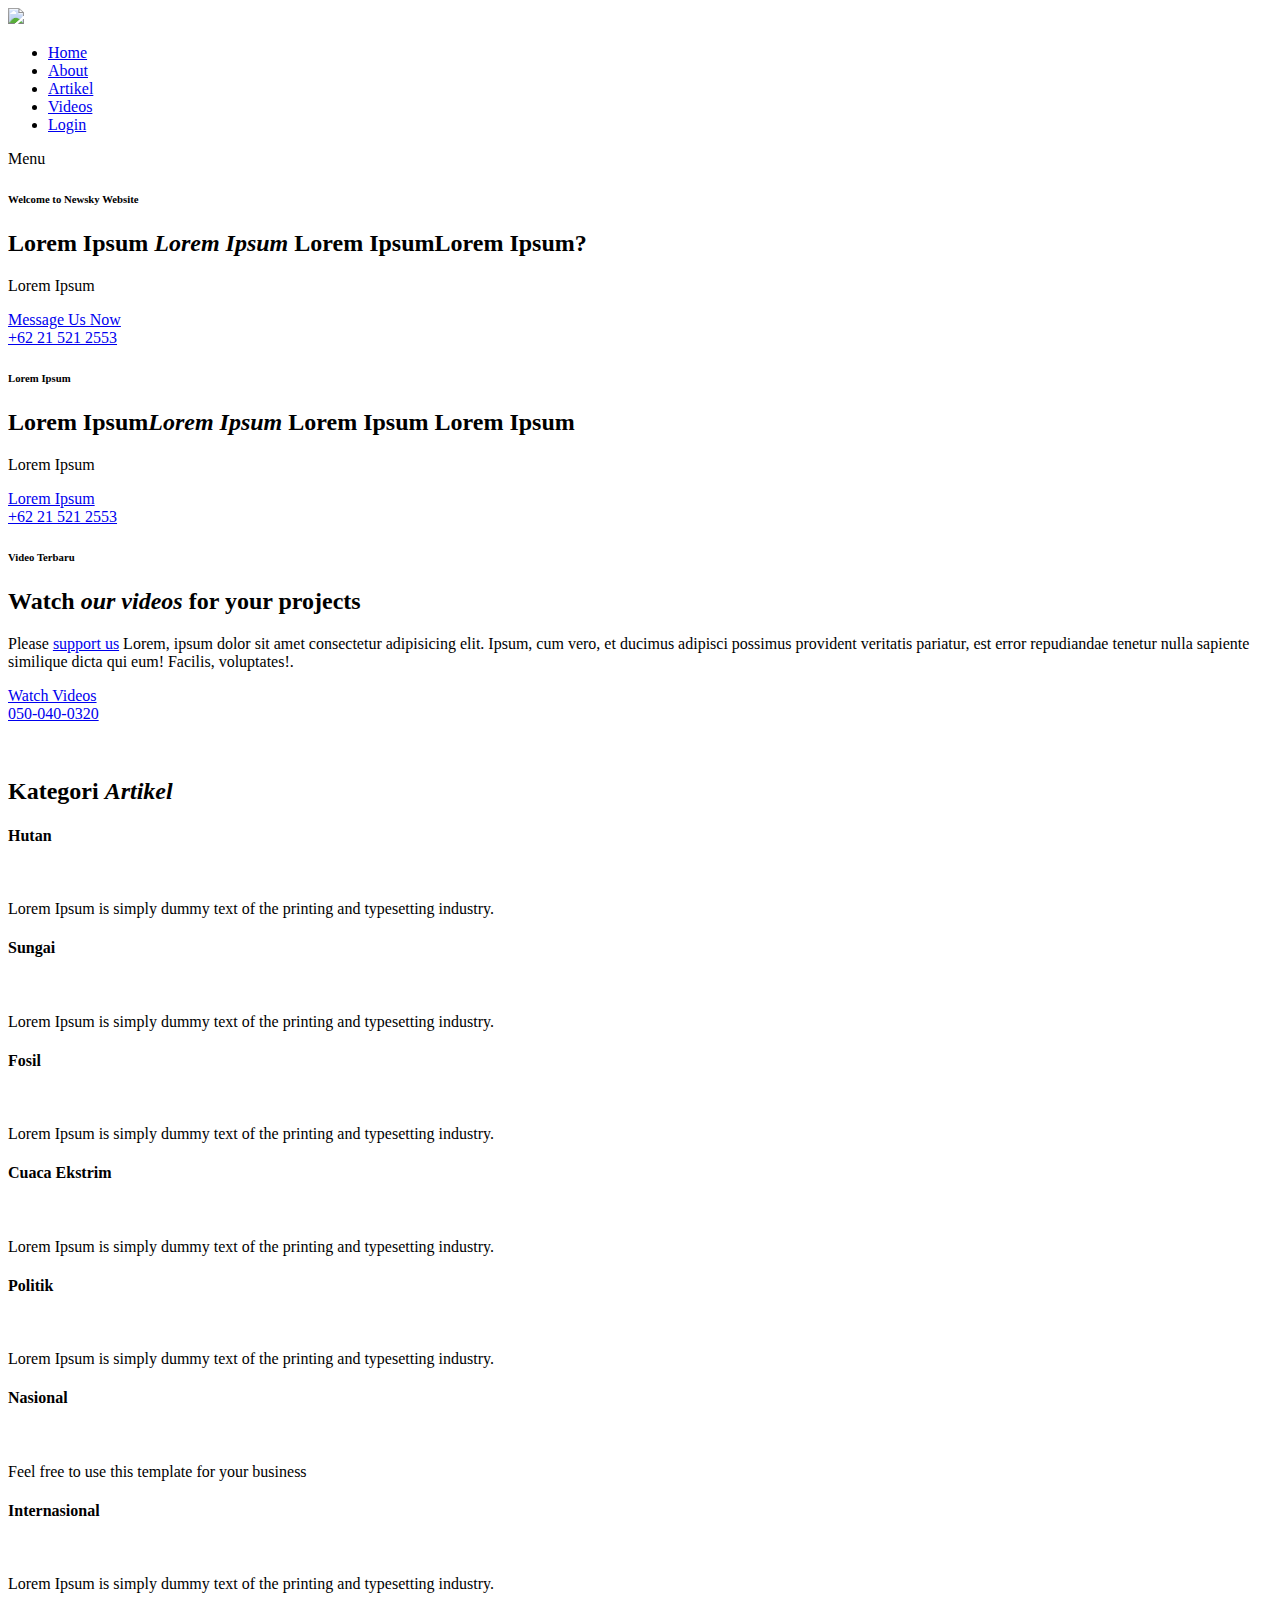
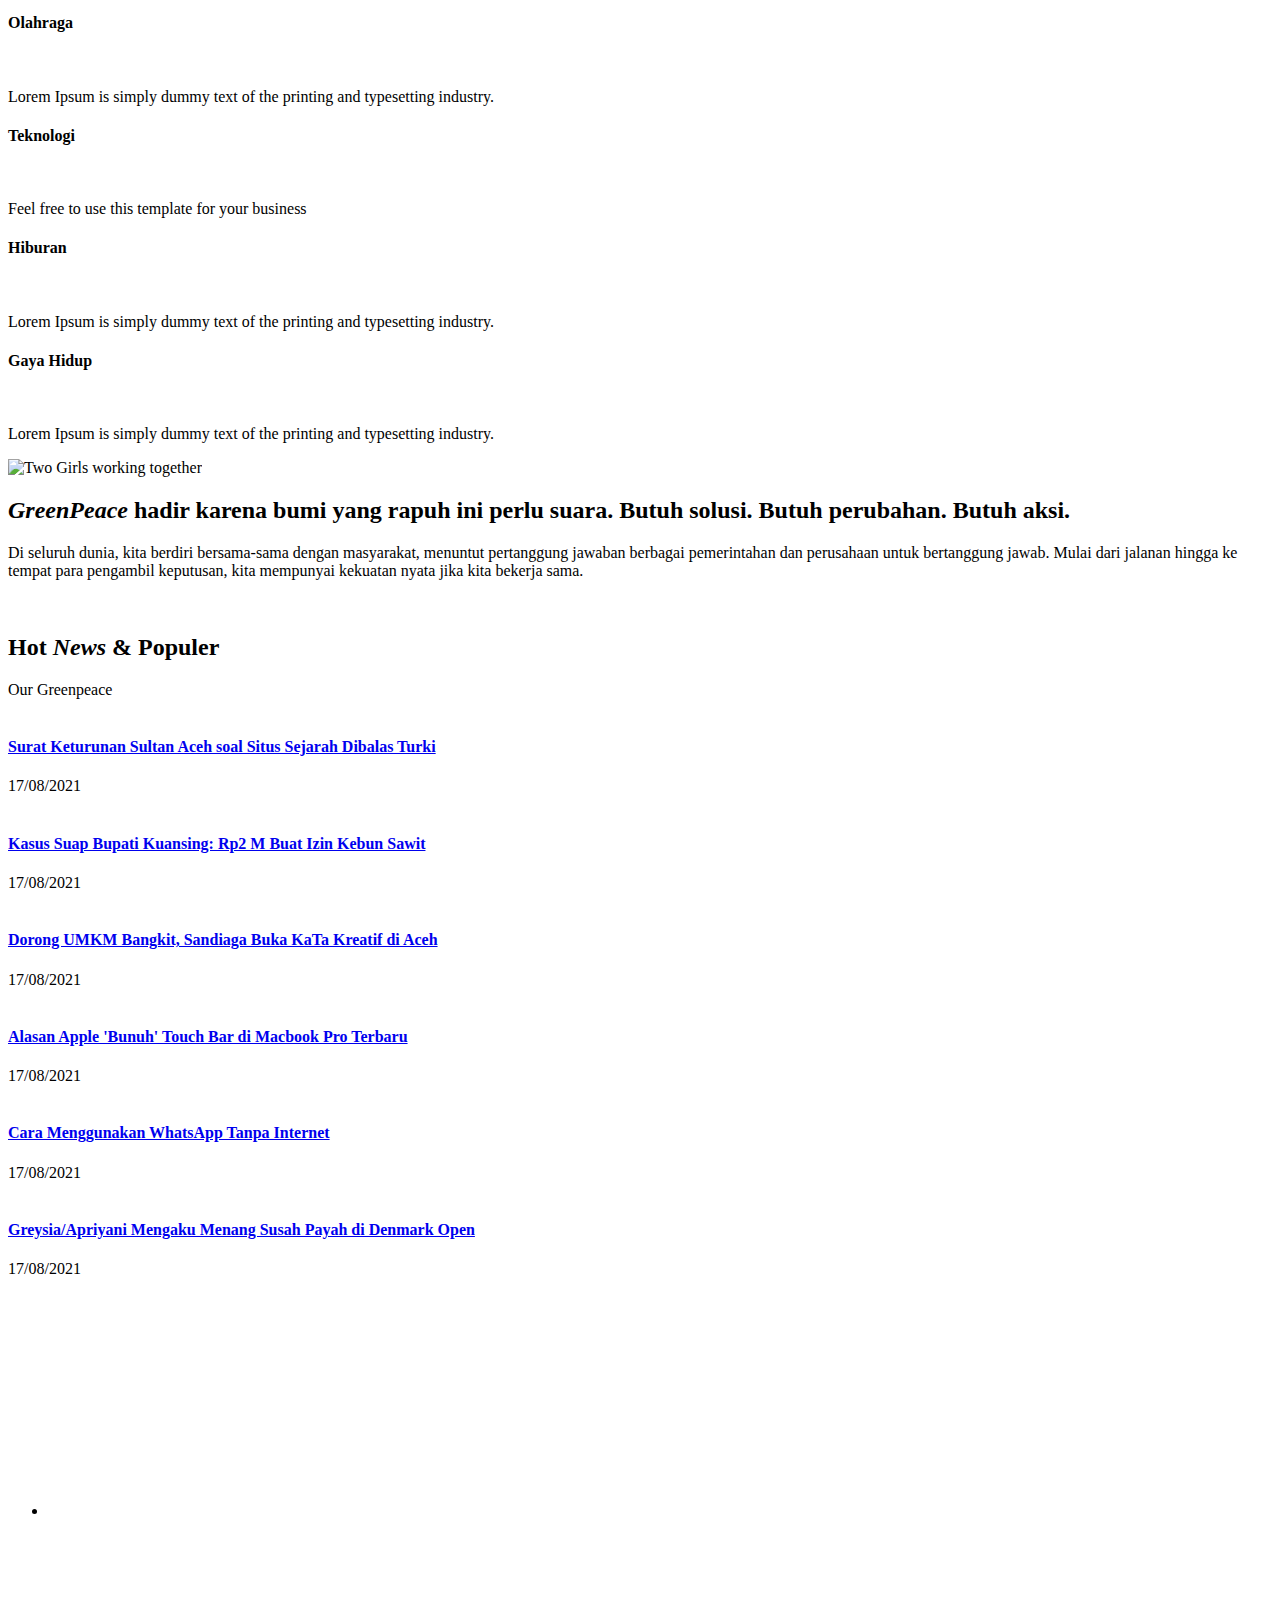
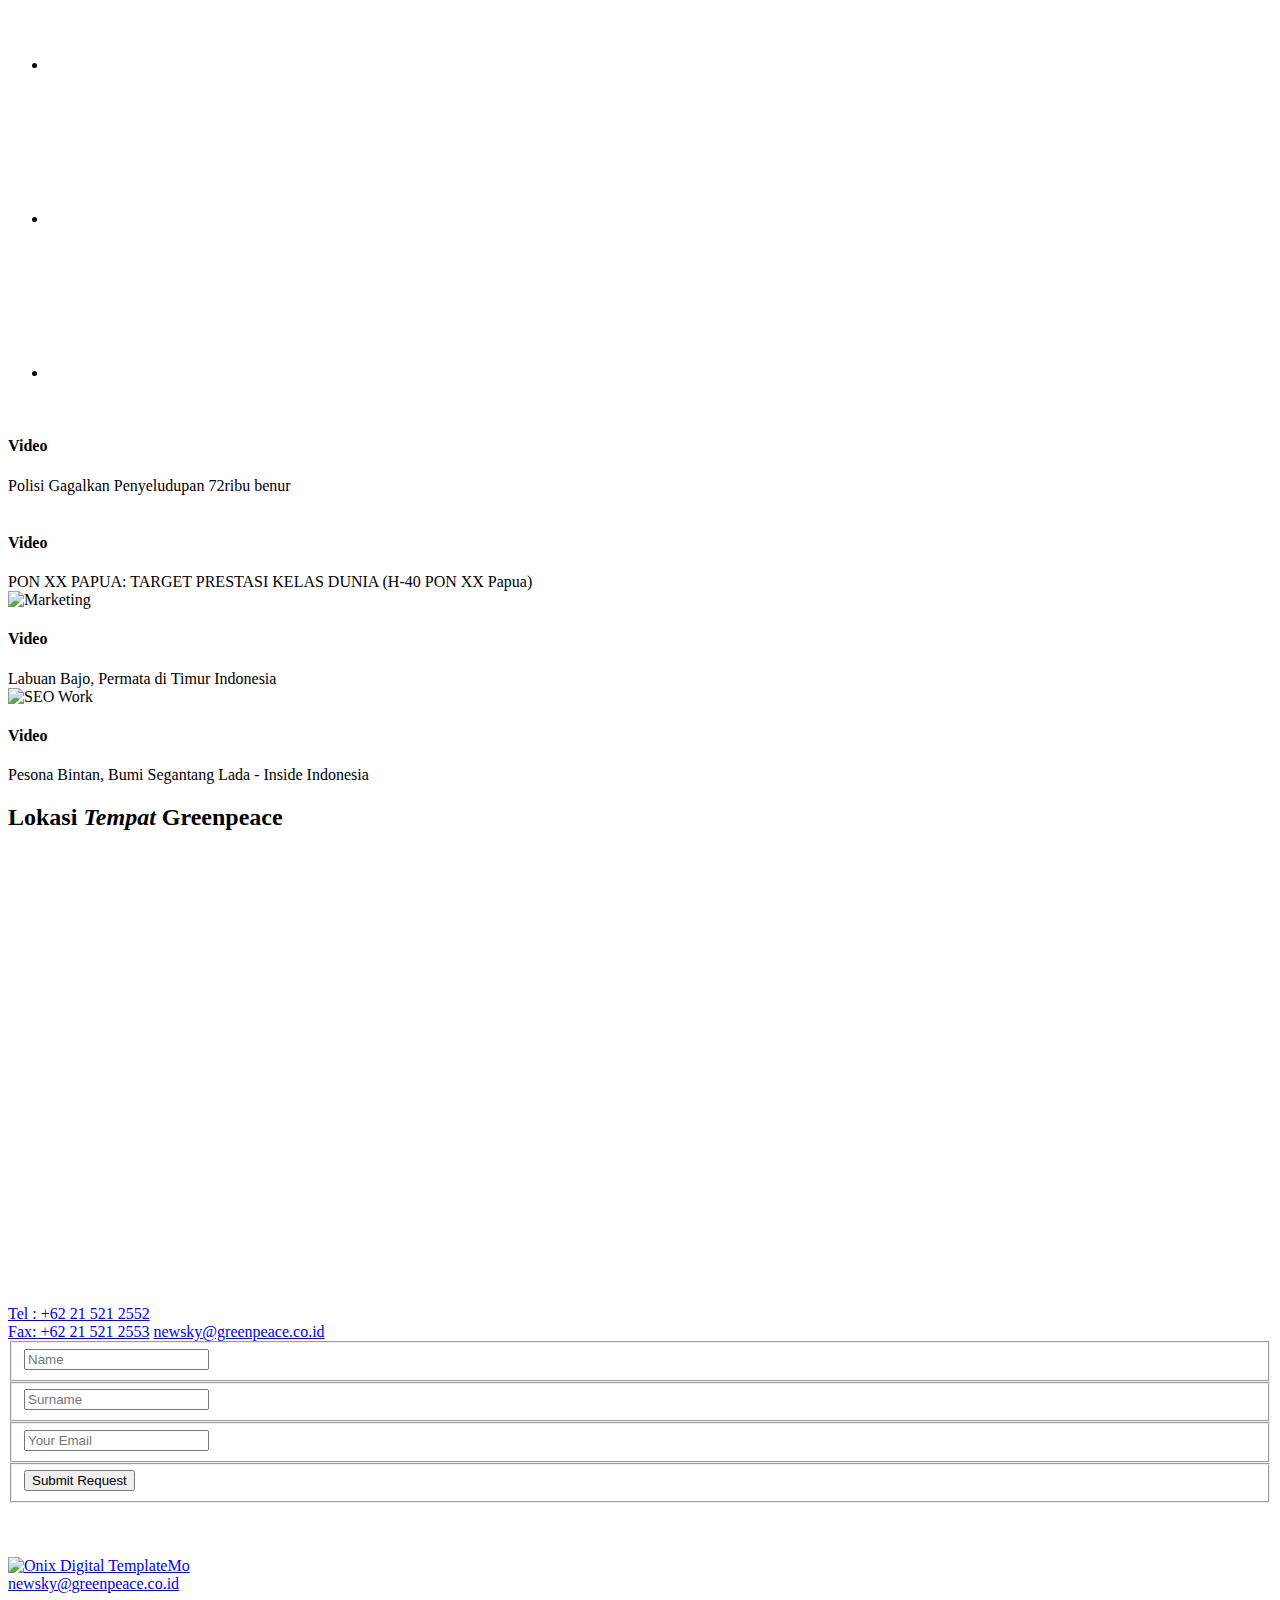
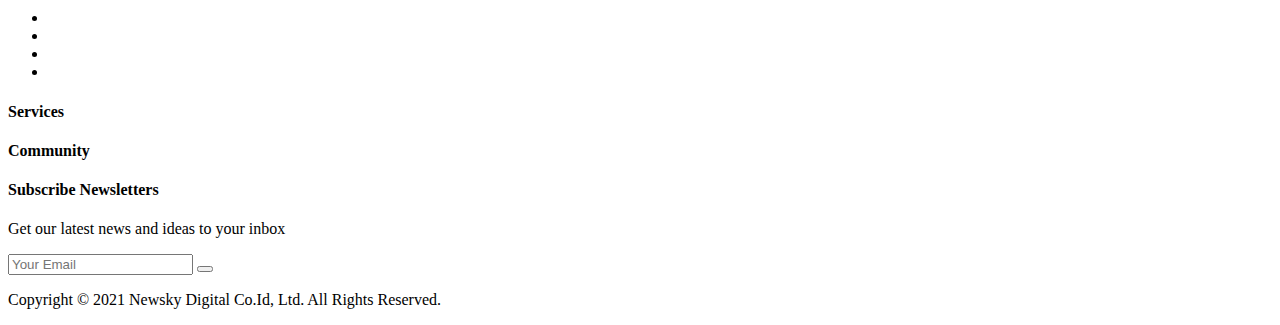
==== index.html @ bcab5a58 "home" ====
<!DOCTYPE html>
<html lang="en">

  <head>

    <meta charset="UTF-8">
    <meta name="viewport" content="width=device-width, initial-scale=1, shrink-to-fit=no">
    <meta name="description" content="">
    <meta name="author" content="">
    <link rel="preconnect" href="https://fonts.gstatic.com">
    <link href="https://fonts.googleapis.com/css2?family=Poppins:wght@100;200;300;400;500;600;700;800;900&display=swap" rel="stylesheet">

    <link rel="icon" href="assets/images/icon.png" type="image/gif" sizes="50X50">
    <title>Newsky</title>

    <!-- Bootstrap core CSS -->
    <link href="vendor/bootstrap/css/bootstrap.min.css" rel="stylesheet">


    <!-- Additional CSS Files -->
    <link rel="stylesheet" href="assets/css/fontawesome.css">
    <link rel="stylesheet" href="assets/css/templatemo-onix-digital.css">
    <link rel="stylesheet" href="assets/css/animated.css">
    <link rel="stylesheet" href="assets/css/owl.css">

  </head>

<body>

  <!-- ***** Preloader Start ***** -->
  <div id="js-preloader" class="js-preloader">
    <div class="preloader-inner">
      <span class="dot"></span>
      <div class="dots">
        <span></span>
        <span></span>
        <span></span>
      </div>
    </div>
  </div>
  <!-- ***** Preloader End ***** -->

  <!-- ***** Header Area Start ***** -->
  <header class="header-area header-sticky wow slideInDown" data-wow-duration="0.75s" data-wow-delay="0s">
    <div class="container">
      <div class="row">
        <div class="col-12">
          <nav class="main-nav">
            <!-- ***** Logo Start ***** -->
            <a href="index.html" class="logo">
              <img src="assets/images/logo.png">
            </a>
            <!-- ***** Logo End ***** -->
            <!-- ***** Menu Start ***** -->
            <ul class="nav">
              <li class="scroll-to-section"><a href="#top" class="active">Home</a></li>
              <li class="scroll-to-section"><a href="#about">About</a></li>
              <li class="scroll-to-section"><a href="artikel.html">Artikel</a></li>
              <li class="scroll-to-section"><a href="#video">Videos</a></li> 
              <li class="scroll-to-section"><div class="main-red-button-hover"><a href="login.html">Login</a></div></li> 
            </ul>        
            <a class='menu-trigger'>
                <span>Menu</span>
            </a>
            <!-- ***** Menu End ***** -->
          </nav>
        </div>
      </div>
    </div>
  </header>
  <!-- ***** Header Area End ***** -->

  <div class="main-banner" id="top">
    <div class="container">
      <div class="row">
        <div class="col-lg-12">
          <div class="row">
            <div class="col-lg-6 align-self-center">
              <div class="owl-carousel owl-banner">
                <div class="item header-text">
                  <h6>Welcome to Newsky Website</h6>
                  <h2>Lorem Ipsum <em>Lorem Ipsum</em> Lorem Ipsum<span>Lorem Ipsum</span>?</h2>
                  <p>Lorem Ipsum</p>
                  <div class="down-buttons">
                    <div class="main-blue-button-hover">
                      <a href="#contact">Message Us Now</a>
                    </div>
                    <div class="call-button">
                      <a rel="artikel" href="index.html"><i class="fa fa-phone"></i> +62 21 521 2553</a>
                    </div>
                  </div>
                </div>
                <div class="item header-text">
                  <h6>Lorem Ipsum</h6>
                  <h2>Lorem Ipsum<em>Lorem Ipsum</em> Lorem Ipsum <span>Lorem Ipsum</span></h2>
                  <p>Lorem Ipsum</p>
                  <div class="down-buttons">
                    <div class="main-blue-button-hover">
                      <a href="#services">Lorem Ipsum</a>
                    </div>
                    <div class="call-button">
                      <a rel="artikel" href="index.html"><i class="fa fa-phone"></i> +62 21 521 2553</a>
                    </div>
                  </div>
                </div>
                <div class="item header-text">
                  <h6>Video Terbaru</h6>
                  <h2>Watch <em>our videos</em> for your <span>projects</span></h2>
                  <p>Please <a rel="nofollow" href="https://www.lipsum.com/" target="_blank">support us</a> Lorem, ipsum dolor sit amet consectetur adipisicing elit. Ipsum, cum vero, et ducimus adipisci possimus provident veritatis pariatur, est error repudiandae tenetur nulla sapiente similique dicta qui eum! Facilis, voluptates!.</p>
                  <div class="down-buttons">
                    <div class="main-blue-button-hover">
                      <a href="#video">Watch Videos</a>
                    </div>
                    <div class="call-button">
                      <a rel="artikel" href="artikel.html"><i class="fa fa-phone"></i> 050-040-0320</a>
                    </div>
                  </div>
                </div>
              </div>
            </div>
          </div>
        </div>
      </div>
    </div>
  </div>

  <div id="services" class="our-services section">
    <div class="services-right-dec">
      <img src="assets/images/services-right-dec.png" alt="">
    </div>
    <div class="container">
      <div class="services-left-dec">
        <img src="assets/images/services-left-dec.png" alt="">
      </div>
      <div class="row">
        <div class="col-lg-6 offset-lg-3">
          <div class="section-heading">
            <h2>Kategori <em>Artikel</em></h2>
          </div>
        </div>
      </div>
      <div class="row">
        <div class="col-lg-12">
          <div class="owl-carousel owl-services">
            <div class="item">
              <h4>Hutan</h4>
              <div class="icon"><img src="assets/images/service-icon-01.png" alt=""></div>
              <p>Lorem Ipsum is simply dummy text of the printing and typesetting industry.</p>
            </div>
            <div class="item">
              <h4>Sungai</h4>
              <div class="icon"><img src="assets/images/service-icon-02.png" alt=""></div>
              <p>Lorem Ipsum is simply dummy text of the printing and typesetting industry.</p>
            </div>
            <div class="item">
              <h4>Fosil</h4>
              <div class="icon"><img src="assets/images/service-icon-03.png" alt=""></div>
              <p>Lorem Ipsum is simply dummy text of the printing and typesetting industry.</p>
            </div>
            <div class="item">
              <h4>Cuaca Ekstrim</h4>
              <div class="icon"><img src="assets/images/service-icon-01.png" alt=""></div>
              <p>Lorem Ipsum is simply dummy text of the printing and typesetting industry.</p>
            </div>
            <div class="item">
              <h4>Politik</h4>
              <div class="icon"><img src="assets/images/service-icon-02.png" alt=""></div>
              <p>Lorem Ipsum is simply dummy text of the printing and typesetting industry.</p>
            </div>
            <div class="item">
              <h4>Nasional</h4>
              <div class="icon"><img src="assets/images/service-icon-03.png" alt=""></div>
              <p>Feel free to use this template for your business</p>
            </div>
            <div class="item">
              <h4>Internasional</h4>
              <div class="icon"><img src="assets/images/service-icon-04.png" alt=""></div>
              <p>Lorem Ipsum is simply dummy text of the printing and typesetting industry.</p>
            </div>
            <div class="item">
              <h4>Olahraga</h4>
              <div class="icon"><img src="assets/images/service-icon-01.png" alt=""></div>
              <p>Lorem Ipsum is simply dummy text of the printing and typesetting industry.</p>
            </div>
            <div class="item">
              <h4>Teknologi</h4>
              <div class="icon"><img src="assets/images/service-icon-02.png" alt=""></div>
              <p>Feel free to use this template for your business</p>
            </div>
            <div class="item">
              <h4>Hiburan</h4>
              <div class="icon"><img src="assets/images/service-icon-03.png" alt=""></div>
              <p>Lorem Ipsum is simply dummy text of the printing and typesetting industry.</p>
            </div>
            <div class="item">
              <h4>Gaya Hidup</h4>
              <div class="icon"><img src="assets/images/service-icon-04.png" alt=""></div>
              <p>Lorem Ipsum is simply dummy text of the printing and typesetting industry.</p>
            </div>
          </div>
        </div>
      </div>
    </div>
  </div>

  <div id="about" class="about-us section">
    <div class="container">
      <div class="row">
        <div class="col-lg-6 align-self-center">
          <div class="left-image">
            <img src="https://www.greenpeace.org/indonesia/wp-content/themes/planet4-master-theme/images/gp-logo.svg" alt="Two Girls working together">
          </div>
        </div>
        <div class="col-lg-6">
          <div class="section-heading">
            <h2><em>GreenPeace</em>  hadir karena bumi yang rapuh ini perlu suara. Butuh solusi. Butuh perubahan. <span>Butuh aksi.</span> </h2>
            <p>Di seluruh dunia, kita berdiri bersama-sama dengan masyarakat, menuntut pertanggung jawaban berbagai pemerintahan dan perusahaan untuk bertanggung jawab. Mulai dari jalanan hingga ke tempat para pengambil keputusan, kita mempunyai kekuatan nyata jika kita bekerja sama.</p>
          </div>
        </div>
      </div>
    </div>
  </div>

  <div id="portfolio" class="our-portfolio section">
    <div class="portfolio-left-dec">
      <img src="assets/images/portfolio-left-dec.png" alt="">
    </div>
    <div class="container">
      <div class="row">
        <div class="col-lg-6 offset-lg-3">
          <div class="section-heading">
            <h2>Hot <em>News</em> <span>&amp; Populer</span></h2>
            <span>Our Greenpeace</span>
          </div>
        </div>
      </div>
    </div>
    <div class="container-fluid">
      <div class="row">
        <div class="col-lg-12">
          <div class="owl-carousel owl-portfolio">
            <div class="item">
              <div class="thumb">
                <img src="assets/images/berita1.png" alt="">
                <div class="hover-effect">
                  <div class="inner-content">
                    <a rel="artikel" href="artikel.html" target="_parent"><h4>Surat Keturunan Sultan Aceh soal Situs Sejarah Dibalas Turki</h4></a>
                    <span>17/08/2021</span>
                  </div>
                </div>
              </div>
            </div>
            <div class="item">
              <div class="thumb">
                <img src="assets/images/berita2.png" alt="">
                <div class="hover-effect">
                  <div class="inner-content">
                    <a rel="artikel" href="artikel.html"><h4>Kasus Suap Bupati Kuansing: Rp2 M Buat Izin Kebun Sawit</h4></a>
                    <span>17/08/2021</span>
                  </div>
                </div>
              </div>
            </div>
            <div class="item">
              <div class="thumb">
                <img src="assets/images/berita3.png" alt="">
                <div class="hover-effect">
                  <div class="inner-content">
                    <a rel="sponsored" href="https://templatemo.com/tm-562-space-dynamic" target="_parent"><h4>Dorong UMKM Bangkit, Sandiaga Buka KaTa Kreatif di Aceh</h4></a>
                    <span>17/08/2021</span>
                  </div>
                </div>
              </div>
            </div>
            <div class="item">
              <div class="thumb">
                <img src="assets/images/berita4.png" alt="">
                <div class="hover-effect">
                  <div class="inner-content">
                    <a rel="artikel" href="artikel.html"><h4>Alasan Apple 'Bunuh' Touch Bar di Macbook Pro Terbaru</h4></a>
                    <span>17/08/2021</span>
                  </div>
                </div>
              </div>
            </div>
            <div class="item">
              <div class="thumb">
                <img src="assets/images/berita5.png" alt="">
                <div class="hover-effect">
                  <div class="inner-content">
                    <a rel="artikel" href="artikel.html"><h4>Cara Menggunakan WhatsApp Tanpa Internet</h4></a>
                    <span>17/08/2021</span>
                  </div>
                </div>
              </div>
            </div>
            <div class="item">
              <div class="thumb">
                <img src="assets/images/berita6.png" alt="">
                <div class="hover-effect">
                  <div class="inner-content">
                    <a rel="artikel" href="artikel.html"><h4>Greysia/Apriyani Mengaku Menang Susah Payah di Denmark Open</h4></a>
                    <span>17/08/2021</span>
                  </div>
                </div>
              </div>
            </div>
          </div>
        </div>
      </div>
    </div>
  </div>

  <div id="pricing" class="pricing-tables">
    <div class="tables-left-dec">
      <img src="assets/images/tables-left-dec.png" alt="">
    </div>
    <div class="tables-right-dec">
      <img src="assets/images/tables-right-dec.png" alt="">
    </div>
  </div>



  <div id="video" class="our-videos section">
    <div class="videos-left-dec">
      <img src="assets/images/videos-left-dec.png" alt="">
    </div>
    <div class="videos-right-dec">
      <img src="assets/images/videos-right-dec.png" alt="">
    </div>
    <div class="container">
      <div class="row">
        <div class="col-lg-12">
          <div class="naccs">
            <div class="grid">
              <div class="row">
                <div class="col-lg-8">
                  <ul class="nacc">
                    <li class="active">
                      <div>
                        <div class="thumb">
                          <iframe width="100%" height="auto" src="https://www.youtube.com/embed/oPjvo86onio" title="YouTube video player" frameborder="0" allow="accelerometer; autoplay; clipboard-write; encrypted-media; gyroscope; picture-in-picture" allowfullscreen></iframe>                          
                        </div>
                      </div>
                    </li>
                    <li>
                      <div>
                        <div class="thumb">
                          <iframe width="100%" height="auto" src="https://www.youtube.com/embed/hxb4ET-kvOY" title="YouTube video player" frameborder="0" allow="accelerometer; autoplay; clipboard-write; encrypted-media; gyroscope; picture-in-picture" allowfullscreen></iframe>                          
                        </div>
                      </div>
                    </li>
                    <li>
                      <div>
                        <div class="thumb">
                          <iframe width="100%" height="auto" src="https://www.youtube.com/embed/1yDJ4hzxm1s" title="YouTube video player" frameborder="0" allow="accelerometer; autoplay; clipboard-write; encrypted-media; gyroscope; picture-in-picture" allowfullscreen></iframe>                          
                        </div>
                      </div>
                    </li>
                    <li>
                      <div>
                        <div class="thumb">
                          <iframe width="100%" height="auto" src="https://www.youtube.com/embed/Ok09gOwANFQ" title="YouTube video player" frameborder="0" allow="accelerometer; autoplay; clipboard-write; encrypted-media; gyroscope; picture-in-picture" allowfullscreen></iframe>                        </div>
                      </div>
                    </li>
                  </ul>
                </div>
                <div class="col-lg-4">
                  <div class="menu">
                    <div class="active">
                      <div class="thumb">
                        <img src="assets/images/video-thumb-01.png" alt="">
                        <div class="inner-content">
                          <h4>Video</h4>
                          <span>Polisi Gagalkan Penyeludupan 72ribu benur</span>
                        </div>
                      </div>
                    </div>
                    <div>
                      <div class="thumb">
                        <img src="assets/images/video-thumb-02.png" alt="">
                        <div class="inner-content">
                          <h4>Video</h4>
                          <span>PON XX PAPUA: TARGET PRESTASI KELAS DUNIA (H-40 PON XX Papua)</span>
                        </div>
                      </div>
                    </div>
                    <div>
                      <div class="thumb">
                        <img src="assets/images/video-thumb-03.png" alt="Marketing">
                        <div class="inner-content">
                          <h4>Video</h4>
                          <span>Labuan Bajo, Permata di Timur Indonesia</span>
                        </div>
                      </div>
                    </div>
                    <div>
                      <div class="thumb">
                        <img src="assets/images/video-thumb-04.png" alt="SEO Work">
                        <div class="inner-content">
                          <h4>Video</h4>
                          <span>Pesona Bintan, Bumi Segantang Lada - Inside Indonesia</span>
                        </div>
                      </div>
                    </div>
                  </div>
                </div>             
              </div>
            </div>
          </div>
        </div>
      </div>
    </div>
  </div>

  <div id="contact" class="contact-us section">
    <div class="container">
      <div class="row">
        <div class="col-lg-7">
          <div class="section-heading">
            <h2>Lokasi <em>Tempat</em> <span>Greenpeace</span></h2>
            <div id="map">
              <iframe src="https://www.google.com/maps/embed?pb=!1m18!1m12!1m3!1d3966.3826788651786!2d106.82908061434053!3d-6.213156662586529!2m3!1f0!2f0!3f0!3m2!1i1024!2i768!4f13.1!3m3!1m2!1s0x2e69f384cf4140a1%3A0xf636f5009d864baa!2sGreenpeace%20Indonesia!5e0!3m2!1sid!2sus!4v1634693627828!5m2!1sid!2sus" width="600" height="450" style="border:0;" allowfullscreen="" loading="lazy"></iframe>            
            </div>
            <div class="info">
              <span><i class="fa fa-phone"></i> <a rel="artikel" href="artikel.html">Tel : +62 21 521 2552<br>Fax: +62 21 521 2553</a></span>
              <span><i class="fa fa-envelope"></i> <a rel="artikel" href="artikel.html">newsky@greenpeace.co.id</a></span>
            </div>
          </div>
        </div>
        <div class="col-lg-5 align-self-center">
          <form id="contact" action="" method="get">
            <div class="row">
              <div class="col-lg-12">
                <fieldset>
                  <input type="name" name="name" id="name" placeholder="Name" autocomplete="on" required>
                </fieldset>
              </div>
              <div class="col-lg-12">
                <fieldset>
                  <input type="surname" name="surname" id="surname" placeholder="Surname" autocomplete="on" required>
                </fieldset>
              </div>
              <div class="col-lg-12">
                <fieldset>
                  <input type="text" name="email" id="email" pattern="[^ @]*@[^ @]*" placeholder="Your Email" required="">
                </fieldset>
              </div>
              <div class="col-lg-12">
                <fieldset>
                  <button type="submit" id="form-submit" class="main-button">Submit Request</button>
                </fieldset>
              </div>
            </div>
          </form>
        </div>
      </div>
    </div>
    <div class="contact-dec">
      <img src="assets/images/contact-dec.png" alt="">
    </div>
    <div class="contact-left-dec">
      <img src="assets/images/contact-left-dec.png" alt="">
    </div>
  </div>

  <div class="footer-dec">
    <img src="assets/images/footer-dec.png" alt="">
  </div>

  <footer>
    <div class="container">
      <div class="row">
        <div class="col-lg-3">
          <div class="about footer-item">
            <div class="logo">
              <a rel="artikel" href="artikel.html"><img src="assets/images/logo.png" alt="Onix Digital TemplateMo"></a>
            </div>
            <a rel="artikel" href="artikel.html">newsky@greenpeace.co.id</a>
            <ul>
              <li><a rel="artikel" href="artikel.html"><i class="fa fa-facebook"></i></a></li>
              <li><a rel="artikel" href="artikel.html"><i class="fa fa-twitter"></i></a></li>
              <li><a rel="artikel" href="artikel.html"><i class="fa fa-behance"></i></a></li>
              <li><a rel="artikel" href="artikel.html"><i class="fa fa-instagram"></i></a></li>
            </ul>
          </div>
        </div>
        <div class="col-lg-3">
          <div class="services footer-item">
            <h4>Services</h4>
          </div>
        </div>
        <div class="col-lg-3">
          <div class="community footer-item">
            <h4>Community</h4>
          </div>
        </div>
        <div class="col-lg-3">
          <div class="subscribe-newsletters footer-item">
            <h4>Subscribe Newsletters</h4>
            <p>Get our latest news and ideas to your inbox</p>
            <form action="#" method="get">
              <input type="text" name="email" id="email" pattern="[^ @]*@[^ @]*" placeholder="Your Email" required="">
              <button type="submit" id="form-submit" class="main-button "><i class="fa fa-paper-plane-o"></i></button>
            </form>
          </div>
        </div>
        <div class="col-lg-12">
          <div class="copyright">
            <p>Copyright © 2021 Newsky Digital Co.Id, Ltd. All Rights Reserved. 
            <br>
          </p>
          </div>
        </div>

      </div>
    </div>
  </footer>


  <!-- Scripts -->
  <script src="vendor/jquery/jquery.min.js"></script>
  <script src="vendor/bootstrap/js/bootstrap.bundle.min.js"></script>
  <script src="assets/js/owl-carousel.js"></script>
  <script src="assets/js/animation.js"></script>
  <script src="assets/js/imagesloaded.js"></script>
  <script src="assets/js/custom.js"></script>

  <script>
  // Acc
    $(document).on("click", ".naccs .menu div", function() {
      var numberIndex = $(this).index();

      if (!$(this).is("active")) {
          $(".naccs .menu div").removeClass("active");
          $(".naccs ul li").removeClass("active");

          $(this).addClass("active");
          $(".naccs ul").find("li:eq(" + numberIndex + ")").addClass("active");

          var listItemHeight = $(".naccs ul")
            .find("li:eq(" + numberIndex + ")")
            .innerHeight();
          $(".naccs ul").height(listItemHeight + "px");
        }
    });
  </script>
</body>
</html>
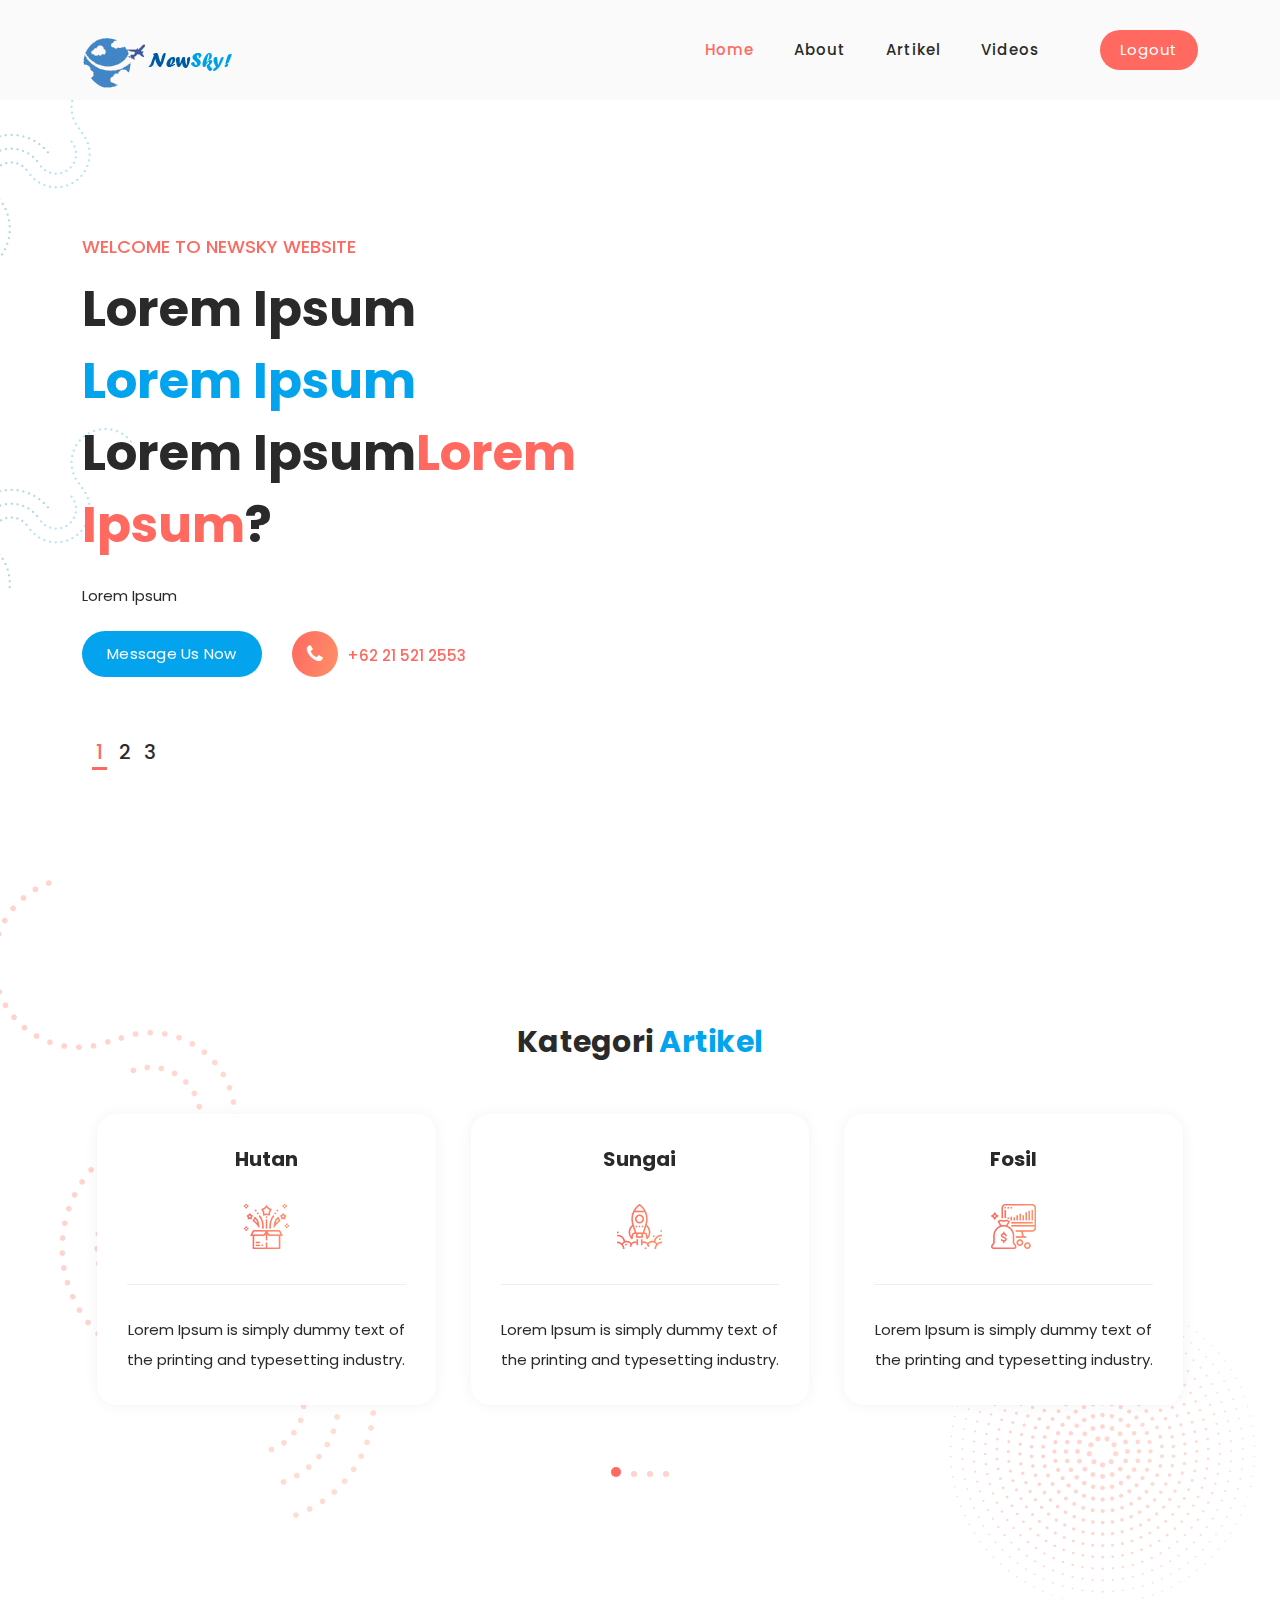
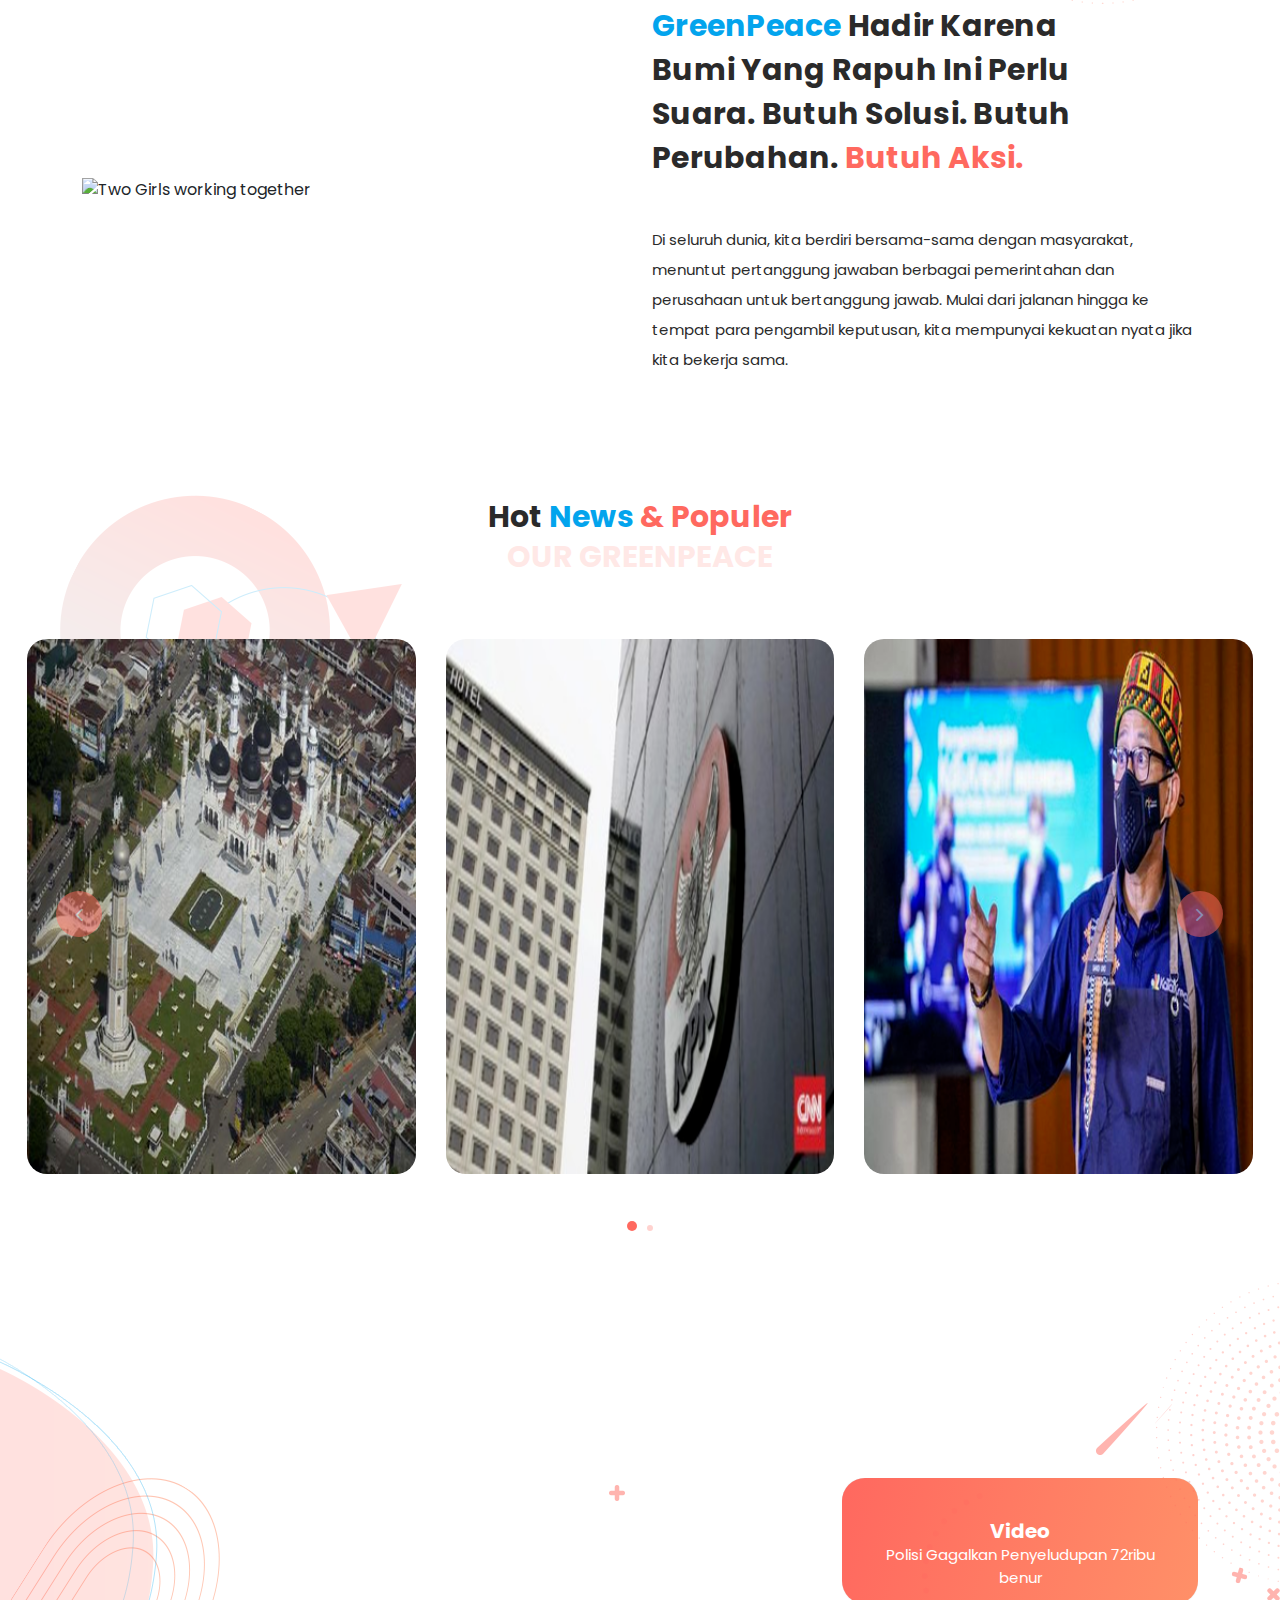
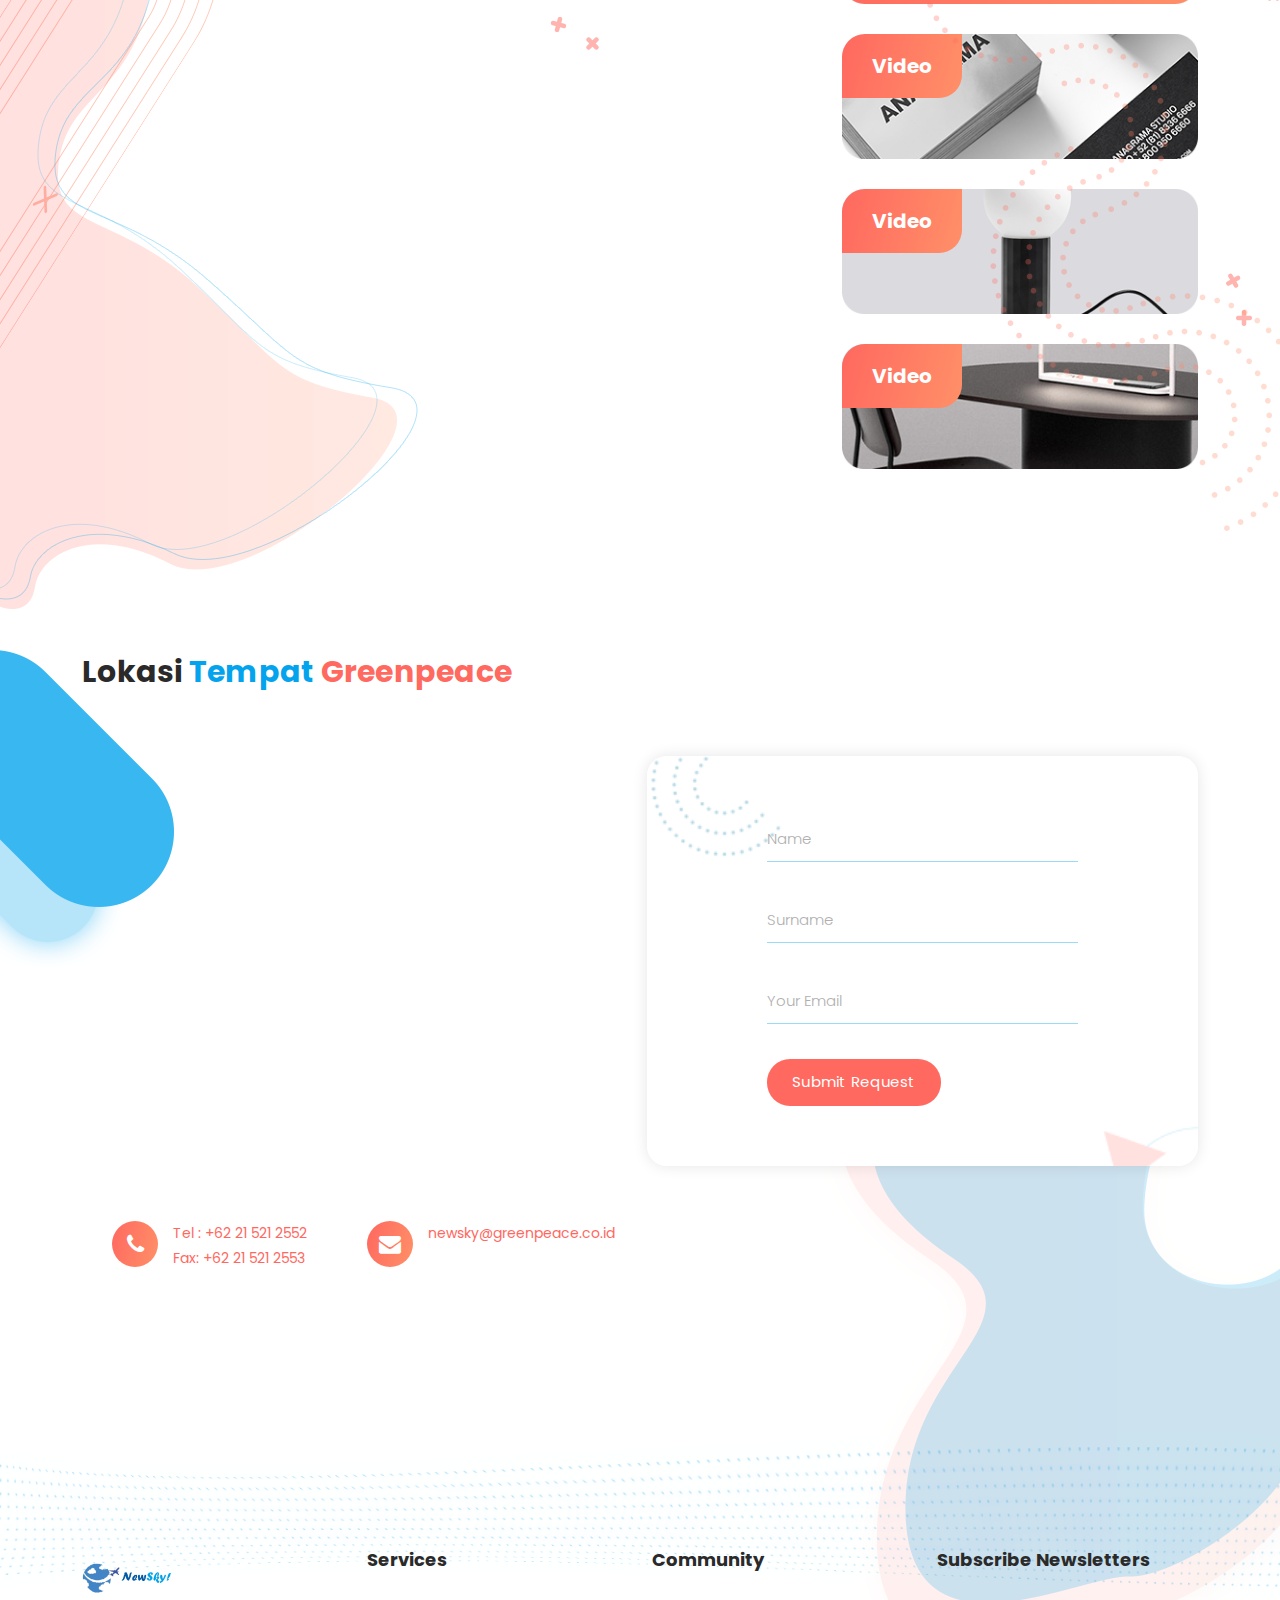
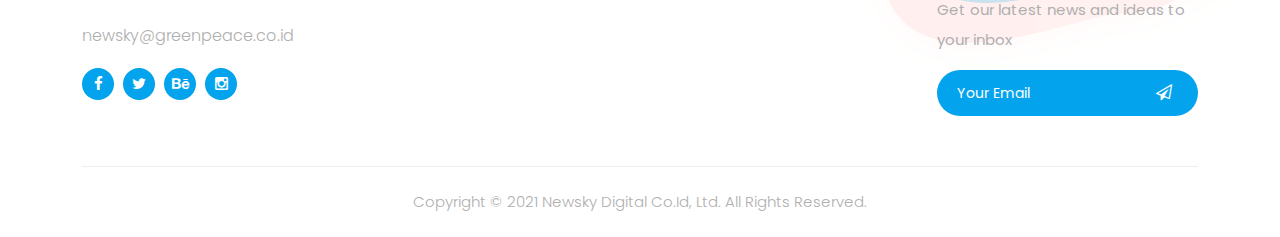
==== commit 0e61e8b2: "update home" ====
--- a/index.html
+++ b/index.html
@@ -58,8 +58,7 @@
               <li class="scroll-to-section"><a href="#about">About</a></li>
               <li class="scroll-to-section"><a href="artikel.html">Artikel</a></li>
               <li class="scroll-to-section"><a href="#video">Videos</a></li> 
-              <li class="scroll-to-section"><div class="main-red-button-hover"><a href="login.html">Login</a></div></li> 
-            </ul>        
+              <li class="scroll-to-section" onclick="logout()"><div class="main-red-button-hover"><a href="login.html">Logout</a></div></li>             </ul>        
             <a class='menu-trigger'>
                 <span>Menu</span>
             </a>
@@ -527,8 +526,8 @@
   <script src="assets/js/animation.js"></script>
   <script src="assets/js/imagesloaded.js"></script>
   <script src="assets/js/custom.js"></script>
-
-  <script>
+  <script src="assets/js/login.js"></script>
+  <script> 
   // Acc
     $(document).on("click", ".naccs .menu div", function() {
       var numberIndex = $(this).index();
--- a/assets/css/templatemo-onix-digital.css
+++ b/assets/css/templatemo-onix-digital.css
@@ -0,0 +1,2020 @@
+/*
+
+------------------------------------------------
+Table of contents
+------------------------------------------------
+01. font & reset css
+02. reset
+03. global styles
+04. header
+05. banner
+06. features
+07. testimonials
+08. contact
+09. footer
+10. preloader
+11. search
+12. portfolio
+
+--------------------------------------------- */
+/* 
+---------------------------------------------
+font & reset css
+--------------------------------------------- 
+*/
+@import url('https://fonts.googleapis.com/css2?family=Poppins:wght@100;200;300;400;500;600;700;800;900&display=swap');
+/* 
+---------------------------------------------
+reset
+--------------------------------------------- 
+*/
+html, body, div, span, applet, object, iframe, h1, h2, h3, h4, h5, h6, p, blockquote, div
+pre, a, abbr, acronym, address, big, cite, code, del, dfn, em, font, img, ins, kbd, q,
+s, samp, small, strike, strong, sub, sup, tt, var, b, u, i, center, dl, dt, dd, ol, ul, li,
+figure, header, nav, section, article, aside, footer, figcaption {
+  margin: 0;
+  padding: 0;
+  border: 0;
+  outline: 0;
+}
+
+/* clear fix */
+.grid:after {
+  content: '';
+  display: block;
+  clear: both;
+}
+
+/* ---- .grid-item ---- */
+
+.grid-sizer,
+.grid-item {
+  width: 50%;
+}
+
+.grid-item {
+  float: left;
+}
+
+.grid-item img {
+  display: block;
+  max-width: 100%;
+}
+
+.clearfix:after {
+  content: ".";
+  display: block;
+  clear: both;
+  visibility: hidden;
+  line-height: 0;
+  height: 0;
+}
+
+.clearfix {
+  display: inline-block;
+}
+
+html[xmlns] .clearfix {
+  display: block;
+}
+
+* html .clearfix {
+  height: 1%;
+}
+
+ul, li {
+  padding: 0;
+  margin: 0;
+  list-style: none;
+}
+
+header, nav, section, article, aside, footer, hgroup {
+  display: block;
+}
+
+* {
+  box-sizing: border-box;
+}
+
+html, body {
+  font-family: 'Poppins', sans-serif;
+  font-weight: 400;
+  background-color: #fff;
+  -ms-text-size-adjust: 100%;
+  -webkit-font-smoothing: antialiased;
+  -moz-osx-font-smoothing: grayscale;
+}
+
+a {
+  text-decoration: none !important;
+}
+
+h1, h2, h3, h4, h5, h6 {
+  margin-top: 0px;
+  margin-bottom: 0px;
+}
+
+ul {
+  margin-bottom: 0px;
+}
+
+p {
+  font-size: 15px;
+  line-height: 30px;
+  color: #2a2a2a;
+}
+
+img {
+  width: 100%;
+  overflow: hidden;
+}
+
+/* 
+---------------------------------------------
+global styles
+--------------------------------------------- 
+*/
+html,
+body {
+  background: #fff;
+  font-family: 'Poppins', sans-serif;
+}
+
+::selection {
+  background: #03a4ed;
+  color: #fff;
+}
+
+::-moz-selection {
+  background: #03a4ed;
+  color: #fff;
+}
+
+@media (max-width: 991px) {
+  html, body {
+    overflow-x: hidden;
+  }
+  .mobile-top-fix {
+    margin-top: 30px;
+    margin-bottom: 0px;
+  }
+  .mobile-bottom-fix {
+    margin-bottom: 30px;
+  }
+  .mobile-bottom-fix-big {
+    margin-bottom: 60px;
+  }
+}
+
+.page-section {
+  margin-top: 120px;
+}
+
+.section-heading h2 {
+  font-size: 30px;
+  text-transform: capitalize;
+  color: #2a2a2a;
+  font-weight: 700;
+  letter-spacing: 0.25px;
+  position: relative;
+  z-index: 2;
+  line-height: 44px;
+  margin-bottom: -5px;
+}
+
+.section-heading h2 em {
+  font-style: normal;
+  color: #03a4ed;
+}
+
+.section-heading h2 span {
+  color: #ff695f;
+  font-weight: 700;
+  opacity: 1;
+  text-transform: capitalize;
+}
+
+.section-heading span {
+  font-size: 30px;
+  text-transform: uppercase;
+  font-weight: 700;
+  color: #ff695f;
+  opacity: 0.15;
+}
+
+.main-blue-button a {
+  display: inline-block;
+  background-color: #03a4ed;
+  font-size: 15px;
+  font-weight: 400;
+  color: #fff;
+  text-transform: capitalize;
+  padding: 12px 25px;
+  border-radius: 23px;
+  letter-spacing: 0.25px;
+}
+
+.main-blue-button-hover a {
+  display: inline-block;
+  background-color: #03a4ed;
+  font-size: 15px;
+  font-weight: 400;
+  color: #fff;
+  text-transform: capitalize;
+  padding: 12px 25px;
+  border-radius: 23px;
+  letter-spacing: 0.25px;
+  transition: all .3s;
+}
+
+.main-blue-button-hover a:hover {
+  background-color: #ff695f;
+}
+
+.main-red-button a {
+  display: inline-block;
+  background-color: #ff695f;
+  font-size: 15px;
+  font-weight: 400;
+  color: #fff;
+  text-transform: capitalize;
+  padding: 12px 25px;
+  border-radius: 23px;
+  letter-spacing: 0.25px;
+}
+
+.main-red-button-hover a {
+  display: inline-block;
+  background-color: #ff695f;
+  font-size: 15px;
+  font-weight: 400;
+  color: #fff;
+  text-transform: capitalize;
+  padding: 12px 25px;
+  border-radius: 23px;
+  letter-spacing: 0.25px;
+  transition: all .3s;
+}
+
+.main-red-button-hover a:hover {
+  background-color: #03a4ed;
+}
+
+.main-white-button a {
+  display: inline-block;
+  background-color: #fff;
+  font-size: 15px;
+  font-weight: 400;
+  color: #ff695f;
+  text-transform: capitalize;
+  padding: 12px 25px;
+  border-radius: 23px;
+  letter-spacing: 0.25px;
+}
+
+/* 
+---------------------------------------------
+header
+--------------------------------------------- 
+*/
+
+.background-header {
+  background-color: #fff!important;
+  height: 80px!important;
+  position: fixed!important;
+  top: 0px;
+  left: 0px;
+  right: 0px;
+  box-shadow: 0px 0px 10px rgba(0,0,0,0.15)!important;
+}
+
+.background-header .logo,
+.background-header .main-nav .nav li a {
+  color: #1e1e1e!important;
+}
+
+.background-header .main-nav .nav li:hover a {
+  color: #ff685f!important;
+}
+
+.background-header .nav li a.active {
+  color: #ff685f!important;
+}
+
+.header-area {
+  background-color: #fafafa;
+  position: absolute;
+  top: 0px;
+  left: 0px;
+  right: 0px;
+  z-index: 100;
+  height: 100px;
+  -webkit-transition: all .5s ease 0s;
+  -moz-transition: all .5s ease 0s;
+  -o-transition: all .5s ease 0s;
+  transition: all .5s ease 0s;
+}
+
+.header-area .main-nav {
+  min-height: 80px;
+  background: transparent;
+}
+
+.header-area .main-nav .logo {
+  line-height: 100px;
+  color: #fff;
+  font-size: 28px;
+  font-weight: 700;
+  text-transform: uppercase;
+  letter-spacing: 2px;
+  float: left;
+  -webkit-transition: all 0.3s ease 0s;
+  -moz-transition: all 0.3s ease 0s;
+  -o-transition: all 0.3s ease 0s;
+  transition: all 0.3s ease 0s;
+}
+
+.background-header .main-nav .logo {
+  line-height: 75px;
+}
+
+.background-header .main-nav .nav {
+  margin-top: 20px !important;
+}
+
+.header-area .main-nav .nav {
+  float: right;
+  margin-top: 30px;
+  margin-right: 0px;
+  background-color: transparent;
+  -webkit-transition: all 0.3s ease 0s;
+  -moz-transition: all 0.3s ease 0s;
+  -o-transition: all 0.3s ease 0s;
+  transition: all 0.3s ease 0s;
+  position: relative;
+  z-index: 999;
+}
+
+.header-area .main-nav .nav li {
+  padding-left: 20px;
+  padding-right: 20px;
+}
+
+.header-area .main-nav .nav li:last-child {
+  padding-right: 0px;
+  padding-left: 40px;
+}
+
+.header-area .main-nav .nav li:last-child a ,
+.background-header .main-nav .nav li:last-child a {
+  color: #fff !important;
+  padding: 0px 20px;
+  font-weight: 400;
+}
+
+.header-area .main-nav .nav li:last-child a:hover,
+.header-area .main-nav .nav li:last-child a.active {
+  color: #fff !important;
+}
+
+.header-area .main-nav .nav li:last-child .main-red-button-hover a:hover,
+.background-header .main-nav .nav li:last-child .main-red-button-hover a:hover {
+  background-color: #03a4ed !important;
+}
+
+.header-area .main-nav .nav li a {
+  display: block;
+  font-weight: 500;
+  font-size: 15px;
+  color: #2a2a2a;
+  text-transform: capitalize;
+  -webkit-transition: all 0.3s ease 0s;
+  -moz-transition: all 0.3s ease 0s;
+  -o-transition: all 0.3s ease 0s;
+  transition: all 0.3s ease 0s;
+  height: 40px;
+  line-height: 40px;
+  border: transparent;
+  letter-spacing: 1px;
+}
+
+.header-area .main-nav .nav li a {
+  color: #2a2a2a;
+}
+
+.header-area .main-nav .nav li:hover a,
+.header-area .main-nav .nav li a.active {
+  color: #ff685f!important;
+}
+
+.background-header .main-nav .nav li:hover a,
+.background-header .main-nav .nav li a.active {
+  color: #ff685f!important;
+  opacity: 1;
+}
+
+.header-area .main-nav .nav li.submenu {
+  position: relative;
+  padding-right: 30px;
+}
+
+.header-area .main-nav .nav li.submenu:after {
+  font-family: FontAwesome;
+  content: "\f107";
+  font-size: 12px;
+  color: #2a2a2a;
+  position: absolute;
+  right: 18px;
+  top: 12px;
+}
+
+.background-header .main-nav .nav li.submenu:after {
+  color: #2a2a2a;
+}
+
+.header-area .main-nav .nav li.submenu ul {
+  position: absolute;
+  width: 200px;
+  box-shadow: 0 2px 28px 0 rgba(0, 0, 0, 0.06);
+  overflow: hidden;
+  top: 50px;
+  opacity: 0;
+  transform: translateY(+2em);
+  visibility: hidden;
+  z-index: -1;
+  transition: all 0.3s ease-in-out 0s, visibility 0s linear 0.3s, z-index 0s linear 0.01s;
+}
+
+.header-area .main-nav .nav li.submenu ul li {
+  margin-left: 0px;
+  padding-left: 0px;
+  padding-right: 0px;
+}
+
+.header-area .main-nav .nav li.submenu ul li a {
+  opacity: 1;
+  display: block;
+  background: #f7f7f7;
+  color: #2a2a2a!important;
+  padding-left: 20px;
+  height: 40px;
+  line-height: 40px;
+  -webkit-transition: all 0.3s ease 0s;
+  -moz-transition: all 0.3s ease 0s;
+  -o-transition: all 0.3s ease 0s;
+  transition: all 0.3s ease 0s;
+  position: relative;
+  font-size: 13px;
+  font-weight: 400;
+  border-bottom: 1px solid #eee;
+}
+
+.header-area .main-nav .nav li.submenu ul li a:hover {
+  background: #fff;
+  color: #ff685f!important;
+  padding-left: 25px;
+}
+
+.header-area .main-nav .nav li.submenu ul li a:hover:before {
+  width: 3px;
+}
+
+.header-area .main-nav .nav li.submenu:hover ul {
+  visibility: visible;
+  opacity: 1;
+  z-index: 1;
+  transform: translateY(0%);
+  transition-delay: 0s, 0s, 0.3s;
+}
+
+.header-area .main-nav .menu-trigger {
+  cursor: pointer;
+  display: block;
+  position: absolute;
+  top: 33px;
+  width: 32px;
+  height: 40px;
+  text-indent: -9999em;
+  z-index: 99;
+  right: 40px;
+  display: none;
+}
+
+.background-header .main-nav .menu-trigger {
+  top: 23px;
+}
+
+.header-area .main-nav .menu-trigger span,
+.header-area .main-nav .menu-trigger span:before,
+.header-area .main-nav .menu-trigger span:after {
+  -moz-transition: all 0.4s;
+  -o-transition: all 0.4s;
+  -webkit-transition: all 0.4s;
+  transition: all 0.4s;
+  background-color: #1e1e1e;
+  display: block;
+  position: absolute;
+  width: 30px;
+  height: 2px;
+  left: 0;
+}
+
+.background-header .main-nav .menu-trigger span,
+.background-header .main-nav .menu-trigger span:before,
+.background-header .main-nav .menu-trigger span:after {
+  background-color: #1e1e1e;
+}
+
+.header-area .main-nav .menu-trigger span:before,
+.header-area .main-nav .menu-trigger span:after {
+  -moz-transition: all 0.4s;
+  -o-transition: all 0.4s;
+  -webkit-transition: all 0.4s;
+  transition: all 0.4s;
+  background-color: #1e1e1e;
+  display: block;
+  position: absolute;
+  width: 30px;
+  height: 2px;
+  left: 0;
+  width: 75%;
+}
+
+.background-header .main-nav .menu-trigger span:before,
+.background-header .main-nav .menu-trigger span:after {
+  background-color: #1e1e1e;
+}
+
+.header-area .main-nav .menu-trigger span:before,
+.header-area .main-nav .menu-trigger span:after {
+  content: "";
+}
+
+.header-area .main-nav .menu-trigger span {
+  top: 16px;
+}
+
+.header-area .main-nav .menu-trigger span:before {
+  -moz-transform-origin: 33% 100%;
+  -ms-transform-origin: 33% 100%;
+  -webkit-transform-origin: 33% 100%;
+  transform-origin: 33% 100%;
+  top: -10px;
+  z-index: 10;
+}
+
+.header-area .main-nav .menu-trigger span:after {
+  -moz-transform-origin: 33% 0;
+  -ms-transform-origin: 33% 0;
+  -webkit-transform-origin: 33% 0;
+  transform-origin: 33% 0;
+  top: 10px;
+}
+
+.header-area .main-nav .menu-trigger.active span,
+.header-area .main-nav .menu-trigger.active span:before,
+.header-area .main-nav .menu-trigger.active span:after {
+  background-color: transparent;
+  width: 100%;
+}
+
+.header-area .main-nav .menu-trigger.active span:before {
+  -moz-transform: translateY(6px) translateX(1px) rotate(45deg);
+  -ms-transform: translateY(6px) translateX(1px) rotate(45deg);
+  -webkit-transform: translateY(6px) translateX(1px) rotate(45deg);
+  transform: translateY(6px) translateX(1px) rotate(45deg);
+  background-color: #1e1e1e;
+}
+
+.background-header .main-nav .menu-trigger.active span:before {
+  background-color: #1e1e1e;
+}
+
+.header-area .main-nav .menu-trigger.active span:after {
+  -moz-transform: translateY(-6px) translateX(1px) rotate(-45deg);
+  -ms-transform: translateY(-6px) translateX(1px) rotate(-45deg);
+  -webkit-transform: translateY(-6px) translateX(1px) rotate(-45deg);
+  transform: translateY(-6px) translateX(1px) rotate(-45deg);
+  background-color: #1e1e1e;
+}
+
+.background-header .main-nav .menu-trigger.active span:after {
+  background-color: #1e1e1e;
+}
+
+.header-area.header-sticky {
+  min-height: 80px;
+}
+
+.header-area .nav {
+  margin-top: 30px;
+}
+
+.header-area.header-sticky .nav li a.active {
+  color: #ff685f;
+}
+
+@media (max-width: 1200px) {
+  .header-area .main-nav .nav li {
+    padding-left: 12px;
+    padding-right: 12px;
+  }
+  .header-area .main-nav:before {
+    display: none;
+  }
+}
+
+@media (max-width: 992px) {
+  .header-area .main-nav .nav li:last-child  ,
+  .background-header .main-nav .nav li:last-child {
+    display: none;
+  }
+  .header-area .main-nav .nav li:nth-child(6),
+  .background-header .main-nav .nav li:nth-child(6) {
+    padding-right: 0px;
+  }
+}
+
+@media (max-width: 767px) {
+  .background-header .main-nav .nav {
+    margin-top: 80px !important;
+  }
+  .header-area .main-nav .logo {
+    color: #1e1e1e;
+  }
+  .header-area.header-sticky .nav li a:hover,
+  .header-area.header-sticky .nav li a.active {
+    color: #ff685f!important;
+    opacity: 1;
+  }
+  .header-area.header-sticky .nav li.search-icon a {
+    width: 100%;
+  }
+  .header-area {
+    background-color: #f7f7f7;
+    padding: 0px 15px;
+    height: 100px;
+    box-shadow: none;
+    text-align: center;
+  }
+  .header-area .container {
+    padding: 0px;
+  }
+  .header-area .logo {
+    margin-left: 30px;
+  }
+  .header-area .menu-trigger {
+    display: block !important;
+  }
+  .header-area .main-nav {
+    overflow: hidden;
+  }
+  .header-area .main-nav .nav {
+    float: none;
+    width: 100%;
+    display: none;
+    -webkit-transition: all 0s ease 0s;
+    -moz-transition: all 0s ease 0s;
+    -o-transition: all 0s ease 0s;
+    transition: all 0s ease 0s;
+    margin-left: 0px;
+  }
+  .background-header .nav {
+    margin-top: 80px;
+  }
+  .header-area .main-nav .nav li:first-child {
+    border-top: 1px solid #eee;
+  }
+  .header-area.header-sticky .nav {
+    margin-top: 100px;
+  }
+  .header-area .main-nav .nav li {
+    width: 100%;
+    background: #fff;
+    border-bottom: 1px solid #e7e7e7;
+    padding-left: 0px !important;
+    padding-right: 0px !important;
+  }
+  .header-area .main-nav .nav li a {
+    height: 50px !important;
+    line-height: 50px !important;
+    padding: 0px !important;
+    border: none !important;
+    background: #f7f7f7 !important;
+    color: #191a20 !important;
+  }
+  .header-area .main-nav .nav li a:hover {
+    background: #eee !important;
+    color: #ff685f!important;
+  }
+  .header-area .main-nav .nav li.submenu ul {
+    position: relative;
+    visibility: inherit;
+    opacity: 1;
+    z-index: 1;
+    transform: translateY(0%);
+    transition-delay: 0s, 0s, 0.3s;
+    top: 0px;
+    width: 100%;
+    box-shadow: none;
+    height: 0px;
+  }
+  .header-area .main-nav .nav li.submenu ul li a {
+    font-size: 12px;
+    font-weight: 400;
+  }
+  .header-area .main-nav .nav li.submenu ul li a:hover:before {
+    width: 0px;
+  }
+  .header-area .main-nav .nav li.submenu ul.active {
+    height: auto !important;
+  }
+  .header-area .main-nav .nav li.submenu:after {
+    color: #3B566E;
+    right: 25px;
+    font-size: 14px;
+    top: 15px;
+  }
+  .header-area .main-nav .nav li.submenu:hover ul, .header-area .main-nav .nav li.submenu:focus ul {
+    height: 0px;
+  }
+}
+
+@media (min-width: 767px) {
+  .header-area .main-nav .nav {
+    display: flex !important;
+  }
+}
+
+/* 
+---------------------------------------------
+preloader
+--------------------------------------------- 
+*/
+
+.js-preloader {
+    position: fixed;
+    top: 0;
+    left: 0;
+    right: 0;
+    bottom: 0;
+    background-color: #fff;
+    display: -webkit-box;
+    display: flex;
+    -webkit-box-align: center;
+    align-items: center;
+    -webkit-box-pack: center;
+    justify-content: center;
+    opacity: 1;
+    visibility: visible;
+    z-index: 9999;
+    -webkit-transition: opacity 0.25s ease;
+    transition: opacity 0.25s ease;
+}
+
+.js-preloader.loaded {
+    opacity: 0;
+    visibility: hidden;
+    pointer-events: none;
+}
+
+@-webkit-keyframes dot {
+    50% {
+        -webkit-transform: translateX(96px);
+        transform: translateX(96px);
+    }
+}
+
+@keyframes dot {
+    50% {
+        -webkit-transform: translateX(96px);
+        transform: translateX(96px);
+    }
+}
+
+@-webkit-keyframes dots {
+    50% {
+        -webkit-transform: translateX(-31px);
+        transform: translateX(-31px);
+    }
+}
+
+@keyframes dots {
+    50% {
+        -webkit-transform: translateX(-31px);
+        transform: translateX(-31px);
+    }
+}
+
+.preloader-inner {
+    position: relative;
+    width: 142px;
+    height: 40px;
+    background: #fff;
+}
+
+.preloader-inner .dot {
+    position: absolute;
+    width: 16px;
+    height: 16px;
+    top: 12px;
+    left: 15px;
+    background: #ff695f;
+    border-radius: 50%;
+    -webkit-transform: translateX(0);
+    transform: translateX(0);
+    -webkit-animation: dot 2.8s infinite;
+    animation: dot 2.8s infinite;
+}
+
+.preloader-inner .dots {
+    -webkit-transform: translateX(0);
+    transform: translateX(0);
+    margin-top: 12px;
+    margin-left: 31px;
+    -webkit-animation: dots 2.8s infinite;
+    animation: dots 2.8s infinite;
+}
+
+.preloader-inner .dots span {
+    display: block;
+    float: left;
+    width: 16px;
+    height: 16px;
+    margin-left: 16px;
+    background: #ff695f;
+    border-radius: 50%;
+}
+
+
+
+/* 
+---------------------------------------------
+Banner Style
+--------------------------------------------- 
+*/
+
+.main-banner {
+  background-repeat: no-repeat;
+  background-position: center center;
+  background-size: cover;
+  padding: 236px 0px 130px 0px;
+  position: relative;
+  overflow: hidden;
+}
+
+.main-banner:after {
+  content: '';
+  background-image: url(../images/first-plan-bg.png);
+  background-repeat: no-repeat;
+  position: absolute;
+  left: 0;
+  top: 100px;
+  width: 267px;
+  height: 532px;
+}
+
+.main-banner:before {
+  content: '';
+  /* background-image: url(../images/icon.png); */
+  background-repeat: no-repeat;
+  background-size: cover;
+  position: absolute;
+  right: 0;
+  top: 100px;
+  width: 819px;
+  height: 674px;
+}
+
+.main-banner .item {
+  margin-right: 45px;
+}
+
+.main-banner .item h6 {
+  text-transform: uppercase;
+  font-size: 18px;
+  color: #ff695f;
+  margin-bottom: 15px;
+}
+
+.main-banner .item h2 {
+  font-size: 50px;
+  font-weight: 700;
+  color: #2a2a2a;
+  line-height: 72px;
+}
+
+.main-banner .item h2 em {
+  color: #03a4ed;
+  font-style: normal;
+}
+
+.main-banner .item h2 span {
+  color: #ff695f;
+}
+
+.main-banner .item p {
+  margin: 20px 0px;
+}
+
+.main-banner .item .down-buttons {
+  display: inline-flex;
+}
+
+.main-banner .item .down-buttons .call-button i {
+  margin-right: 5px;
+  width: 46px;
+  height: 46px;
+  display: inline-block;
+  text-align: center;
+  line-height: 46px;
+  border-radius: 50%;
+  background: rgb(255,104,95);
+  background: linear-gradient(105deg, rgba(255,104,95,1) 0%, rgba(255,144,104,1) 100%);
+  color: #fff;
+  font-size: 20px;
+}
+
+.main-banner .item .down-buttons .call-button a {
+  color: #ff695f;
+  font-size: 15px;
+  font-weight: 500;
+  margin-left: 30px;
+}
+
+.main-banner .owl-dots {
+  margin-top: 60px;
+  counter-reset: dots;
+}
+
+.main-banner .owl-dot:before {
+  counter-increment:dots;
+  content: counter(dots);
+  font-size: 20px;
+  font-weight: 500;
+  margin-left: 10px;
+  color: #2a2a2a;
+  width: 15px;
+  display: inline-block;
+  text-align: center;
+  border-bottom: 3px solid transparent;
+  transition: all .5s;
+}
+
+.main-banner .active:before {
+  color: #ff685f;
+  border-bottom: 3px solid #ff685f;
+}
+
+
+/* 
+---------------------------------------------
+Services Style
+--------------------------------------------- 
+*/
+
+.our-services .services-left-dec img {
+  width: 387px;
+  height: 638px;
+  left: -80px;
+  top: -140px;
+  position: absolute;
+  z-index: 1;
+}
+
+.our-services .services-right-dec img {
+  width: 305px;
+  height: 305px;
+  right: 25px;
+  bottom: -120px;
+  position: absolute;
+  z-index: 1;
+}
+
+.our-services .container {
+  position: relative;
+}
+
+.our-services {
+  position: relative;
+  margin-top: 0px;
+  padding-top: 120px;
+}
+
+.our-services .section-heading {
+  text-align: center;
+  margin-bottom: 45px;
+}
+
+.our-services .section-heading h2 {
+  margin: 0px 60px;
+  margin-bottom: -10px;
+}
+
+.our-services .item {
+  text-align: center;
+  margin: 15px;
+  border-radius: 20px;
+  background-color: #fff;
+  padding: 30px;
+  box-shadow: 0px 0px 15px rgba(0,0,0,0.05);
+}
+
+.our-services .item h4 {
+  font-size: 20px;
+  font-weight: 700;
+  color: #2a2a2a;
+  margin-bottom: 30px;
+  line-height: 30px;
+}
+
+.our-services .item .icon {
+  width: 45px;
+  height: 45px;
+  margin: 0 auto;
+}
+
+.our-services .item p {
+  margin-top: 35px;
+  padding-top: 30px;
+  border-top: 1px solid #eee;
+}
+
+.our-services .owl-dots {
+  text-align: center;
+  margin-top: 40px;
+}
+.our-services .owl-dots .owl-dot {
+  width: 6px;
+  height: 6px;
+  background-color: #ff695f;
+  border-radius: 50%;
+  opacity: 0.3;
+  margin: 0px 5px;
+}
+
+.our-services .owl-dots .active {
+  opacity: 1;
+  width: 10px;
+  height: 10px;
+}
+
+
+/* 
+---------------------------------------------
+About
+--------------------------------------------- 
+*/
+
+.about-us {
+  margin-top: 0px;
+  padding-top: 120px;
+}
+
+.about-us .left-image {
+  margin-right: 30px;
+}
+
+.about-us .section-heading h2 {
+  margin-right: 60px;
+}
+
+.about-us .section-heading p {
+  margin-top: 50px;
+}
+
+.about-us .fact-item .icon {
+  width: 45px;
+  height: 45px;
+}
+
+.about-us .fact-item {
+  margin-top: 45px;
+}
+
+.about-us .fact-item .count-digit {
+  font-size: 48px;
+  font-weight: 700;
+  color: #2a2a2a;
+  margin-top: 5px;
+}
+
+.about-us .fact-item .count-title {
+  font-size: 15px;
+  color: #ff695f;
+}
+
+.about-us .fact-item p {
+  margin-top: 20px;
+  padding-top: 15px;
+  border-top: 1px solid #eee;
+}
+
+
+/* 
+---------------------------------------------
+Portfolio
+--------------------------------------------- 
+*/
+
+.our-portfolio .portfolio-left-dec img {
+  width: 342px;
+  height: 311px;
+  left: 45px;
+  top: 120px;
+  position: absolute;
+  z-index: 1;
+}
+
+.our-portfolio {
+  padding-top: 120px;
+  margin-top: 0px;
+  position: relative;
+}
+
+.our-portfolio .section-heading {
+  text-align: center;
+  margin-bottom: 60px;
+}
+
+.our-portfolio .section-heading h2 {
+  text-align: center;
+  margin: 0px 60px 0px 60px;
+  margin-bottom: -5px;
+  position: relative;
+  z-index: 1;
+}
+
+.our-portfolio {
+  margin: 0px 15px;
+}
+
+.our-portfolio .item .thumb {
+  position: relative;
+}
+
+.our-portfolio .item .thumb:hover .hover-effect {
+  bottom: 30px;
+}
+
+.our-portfolio .item .thumb:hover img {
+  opacity: 0.7;
+}
+
+.our-portfolio .item .hover-effect {
+  position: absolute;
+  background-image: url(../images/hover-bg.png);
+  background-repeat: no-repeat;
+  background-size: cover;
+  transition: all .5s;
+  bottom: -240px;
+  right: 30px;
+  width: 239px;
+  height: 210px;
+}
+
+.our-portfolio .item .hover-effect .inner-content {
+  position: absolute;
+  right: 30px;
+  bottom: 30px;
+  text-align: right;
+}
+
+.our-portfolio .item .hover-effect .inner-content h4 {
+  font-size: 20px;
+  font-weight: 700;
+  color: #fff;
+  margin-bottom: 15px;
+}
+
+.our-portfolio .item .hover-effect .inner-content span {
+  font-size: 15px;
+  color: #fff;
+}
+
+.our-portfolio .item .thumb img {
+  border-radius: 20px;
+  transition: all .3s;
+}
+
+.owl-portfolio .owl-nav {
+  position: absolute;
+  top: 42%;
+  width: 100%;
+}
+
+.owl-portfolio .owl-nav .owl-prev {
+  position: absolute;
+  left: 25px;
+}
+
+.owl-portfolio .owl-nav .owl-next {
+  position: absolute;
+  right: 30px;
+}
+
+.owl-portfolio .owl-nav .owl-prev span {
+    color: transparent;
+}
+
+.owl-portfolio .owl-nav .owl-prev span:hover::after{
+  opacity: 1;
+}
+
+.owl-portfolio .owl-nav .owl-prev span:after {
+  width: 46px;
+  height: 46px;
+  background-color: #ff695f;
+  display: inline-block;
+  text-align: center;
+  line-height: 46px;
+  border-radius: 50%;
+  color: #fff;
+  content: '\f104';
+  font-size: 22px;
+  font-family: 'FontAwesome';
+  transition: all .5s;
+  opacity: 0.5;
+}
+
+.owl-portfolio .owl-nav .owl-next span {
+    color: transparent;
+}
+
+.owl-portfolio .owl-nav .owl-next span:hover::after{
+  opacity: 1;
+}
+
+.owl-portfolio .owl-nav .owl-next span:after {
+  width: 46px;
+  height: 46px;
+  background-color: #ff695f;
+  display: inline-block;
+  text-align: center;
+  line-height: 46px;
+  border-radius: 50%;
+  color: #fff;
+  content: '\f105';
+  font-size: 22px;
+  font-family: 'FontAwesome';
+  transition: all .5s;
+  opacity: 0.5;
+}
+
+.owl-portfolio .owl-dots {
+  text-align: center;
+  margin-top: 40px;
+}
+.owl-portfolio .owl-dots .owl-dot {
+  width: 6px;
+  height: 6px;
+  background-color: #ff695f;
+  border-radius: 50%;
+  opacity: 0.3;
+  margin: 0px 5px;
+}
+
+.owl-portfolio .owl-dots .active {
+  opacity: 1;
+  width: 10px;
+  height: 10px;
+}
+
+/* 
+---------------------------------------------
+Pricing
+--------------------------------------------- 
+*/
+
+.pricing-tables .tables-left-dec img {
+  width: 418px;
+  height: 851px;
+  left: 0;
+  top: 120px;
+  position: absolute;
+  z-index: 1;
+}
+
+.pricing-tables .tables-right-dec img {
+  width: 359px;
+  height: 848px;
+  right: 0;
+  top: 45px;
+  position: absolute;
+  z-index: 1
+}
+
+.pricing-tables {
+  z-index: 2;
+  position: relative;
+  padding-top: 120px;
+  margin-top: 0px;
+}
+
+.pricing-tables .section-heading {
+  text-align: center;
+  margin-bottom: 60px;
+}
+
+.pricing-tables .section-heading h2 {
+  text-align: center;
+  margin: 0px 60px 0px 60px;
+  margin-bottom: -5px;
+  position: relative;
+  z-index: 1;
+}
+
+.pricing-tables .item {
+  position: relative;
+  z-index: 2;
+  background-repeat: no-repeat;
+  background-size: cover;
+  padding: 60px;
+  text-align: center;
+  box-shadow: 0px 0px 15px rgba(0,0,0,0.1);
+  border-radius: 45px;
+}
+
+.pricing-tables .item h4 {
+  font-size: 20px;
+  font-weight: 700;
+  color: #2a2a2a;
+}
+
+.pricing-tables .item em {
+  color: #ff695f;
+  font-size: 15px;
+  display: block;
+  margin-top: 25px;
+  text-decoration: line-through;
+  font-style: normal;
+}
+
+.pricing-tables .item span {
+  font-size: 44px;
+  color: #ff695f;
+  font-weight: 700;
+  display: block;
+  margin-top: -5px;
+}
+
+.pricing-tables .item ul {
+  margin-top: 30px;
+}
+
+.pricing-tables .item ul li {
+  display: block;
+  font-size: 15px;
+  color: #7a7a7a;
+  margin-bottom: 20px;
+}
+
+.pricing-tables .item .main-blue-button {
+  margin-top: 40px;
+}
+
+.pricing-tables .first-item {
+  background-image: url(../images/first-plan-bg.png);
+}
+
+.pricing-tables .second-item {
+  background-image: url(../images/second-plan-bg.png);
+}
+
+.pricing-tables .third-item {
+  background-image: url(../images/third-plan-bg.png);
+}
+
+
+/* 
+---------------------------------------------
+Subscribe
+--------------------------------------------- 
+*/
+
+.subscribe {
+  margin-top: 120px;
+}
+
+.subscribe .inner-content {
+  background-image: url(../images/subscribe-bg.png);
+  background-repeat: no-repeat;
+  background-position: center center;
+  background-size: cover;
+  border-radius: 20px;
+  padding: 60px 0px;
+  width: 100%;
+  position: relative;
+}
+
+.subscribe .inner-content:after {
+  content: '';
+  background-image: url(../images/subscribe-dec.png);
+  position: absolute;
+  width: 195px;
+  height: 138px;
+  background-repeat: no-repeat;
+  background-position: center center;
+  right: -20px;
+  top: -20px;
+}
+
+.subscribe .inner-content h2 {
+  font-size: 30px;
+  color: #fff;
+  font-weight: 700;
+  text-align: center;
+  margin-bottom: 25px;
+}
+
+.subscribe .inner-content form {
+  width: 100%;
+  height: 80px;
+  border-radius: 40px;
+  background-color: #fff;
+}
+
+.subscribe .inner-content form input {
+  width: 38.5%;
+  margin-top: 20px;
+  line-height: 40px;
+  background-color: transparent;
+  border: none;
+  outline: none;
+  padding: 0px 20px;
+  font-size: 15px;
+  color: #2a2a2a;
+}
+
+.subscribe .inner-content form input#website {
+  border-right: 1px solid #eee;
+}
+
+.subscribe .inner-content form input::placeholder {
+  color: #afafaf;
+}
+
+.subscribe .inner-content form button {
+  display: inline-block;
+  background-color: #03a4ed;
+  font-size: 15px;
+  font-weight: 400;
+  color: #fff;
+  width: 20%;
+  margin-right: 10px;
+  text-transform: capitalize;
+  padding: 12px 20px;
+  border-radius: 23px;
+  letter-spacing: 0.25px;
+  border: none;
+  text-align: center;
+  transition: all .3s;
+}
+
+.subscribe .inner-content form button:hover {
+  background-color: #ff695f;
+}
+
+
+/* 
+---------------------------------------------
+Video
+--------------------------------------------- 
+*/
+
+.our-videos .videos-left-dec img {
+  width: 220px;
+  height: 471px;
+  left: 0;
+  top: 120px;
+  position: absolute;
+}
+
+.our-videos .videos-right-dec img {
+  width: 730px;
+  height: 523px;
+  right: 0;
+  top: 45px;
+  position: absolute;
+}
+
+.our-videos {
+  position: relative;
+  margin-bottom: -30px;
+  padding-top: 120px;
+  margin-top: 0px;
+}
+
+.our-videos .naccs {
+  position: relative;
+}
+
+.our-videos .naccs .menu div {
+  margin-bottom: 30px;
+  cursor: pointer;
+  position: relative;
+  vertical-align: middle;
+  transition: 1s all cubic-bezier(0.075, 0.82, 0.165, 1);
+}
+
+.our-videos .naccs .menu div {
+  transition: all 0.3s;
+}
+
+.our-videos .naccs .menu div.active .thumb .inner-content {
+  text-align: center;
+  width: 100%;
+  height: 100%;
+  border-radius: 23px;
+}
+
+.our-videos .naccs .menu div.active .thumb .inner-content h4 {
+  top: 40%;
+  transform: translateY(-55%);
+  position: relative;
+}
+
+.our-videos .naccs .menu div.active .thumb .inner-content span {
+  display: block;
+  position: relative;
+  top: 55%;
+  transform: translateY(-55%);
+}
+
+.our-videos ul.nacc {
+  position: relative;
+  min-height: 100%;
+  list-style: none;
+  margin: 0;
+  padding: 0;
+  transition: 0.5s all cubic-bezier(0.075, 0.82, 0.165, 1);
+}
+
+.our-videos ul.nacc li {
+  opacity: 0;
+  transform: translateX(-50px);
+  position: absolute;
+  list-style: none;
+  transition: 1s all cubic-bezier(0.075, 0.82, 0.165, 1);
+}
+
+.our-videos ul.nacc li.active {
+  transition-delay: 0.3s;
+  position: relative;
+  z-index: 2;
+  opacity: 1;
+  transform: translateX(0px);
+}
+
+.our-videos ul.nacc li {
+  width: 100%;
+}
+
+.our-videos .nacc .thumb {
+  position: relative;
+  border-radius: 23px;
+}
+
+.our-videos .nacc .thumb iframe {
+  border-radius: 23px;
+  height: 675px;
+}
+
+.our-videos .nacc .thumb .overlay-effect {
+  background: rgb(255,104,95);
+  background: linear-gradient(105deg, rgba(255,104,95,1) 0%, rgba(255,144,104,1) 100%);
+  display: inline-block;
+  position: absolute;
+  left: 0;
+  top: 0;
+  border-top-left-radius: 23px;
+  border-bottom-right-radius: 23px;
+  padding: 35px 30px;
+  text-align: center;
+}
+
+.our-videos .nacc .thumb .overlay-effect h4 {
+  font-size: 20px;
+  margin-top: 5px;
+  font-weight: 700;
+  color: #fff;
+  margin-bottom: 10px;
+}
+
+.our-videos .nacc .thumb .overlay-effect span {
+  font-size: 15px;
+  color: #fff;
+}
+
+.our-videos .menu .thumb {
+  position: relative;
+}
+
+.our-videos .menu .thumb .inner-content {
+  background: rgb(255,104,95);
+  background: linear-gradient(105deg, rgba(255,104,95,1) 0%, rgba(255,144,104,1) 100%);
+  border-top-left-radius: 23px;
+  border-bottom-right-radius: 23px;
+  position: absolute;
+  left: 0;
+  top: 0;
+  padding: 20px 30px;
+  transition: all 0.3s;
+}
+
+.our-videos .menu .thumb .inner-content h4 {
+  font-size: 20px;
+  font-weight: 700;
+  color: #fff;
+  transition: all 0.3s;
+}
+
+.our-videos .menu .thumb .inner-content span {
+  font-size: 15px;
+  color: #fff;
+  font-weight: 400;
+  display: none;
+  transition: all 0.3s;
+}
+
+
+/* 
+---------------------------------------------
+contact
+--------------------------------------------- 
+*/
+
+.contact-dec img {
+  position: absolute;
+  z-index: 1;
+  width: 459px;
+  height: 702px;
+  right: 0;
+  bottom: -400px;
+}
+
+.contact-left-dec img {
+  position: absolute;
+  z-index: 1;
+  width: 174px;
+  height: 319px;
+  left: 0;
+  top: 120px;
+}
+
+.contact-us {
+  z-index: 2;
+  position: relative;
+  padding-top: 120px;
+  margin-top: 0px;
+}
+
+.contact-us .section-heading h2 {
+  margin-right: 100px;
+  margin-bottom: 40px;
+}
+
+.contact-us #map iframe {
+  border-radius: 23px;
+  position: relative;
+  z-index: 2;
+}
+
+.contact-us .info {
+  margin-top: 30px;
+  position: relative;
+  z-index: 5;
+  display: inline-flex;
+}
+
+.contact-us .info span {
+  opacity: 1;
+  display: inline-flex;
+  margin-right: 30px;
+}
+
+.contact-us .info span i {
+  float: left;
+  width: 46px;
+  height: 46px;
+  display: inline-block;
+  text-align: center;
+  line-height: 46px;
+  background: rgb(255,104,95);
+  background: linear-gradient(105deg, rgba(255,104,95,1) 0%, rgba(255,144,104,1) 100%);
+  border-radius: 50%;
+  color: #fff;
+  font-size: 22px;
+  margin-left: 30px;
+  margin-right: 15px;
+}
+
+.contact-us .info span a {
+  color: #ff685f;
+  font-size: 14px;
+  font-weight: 400;
+  line-height: 25px;
+  text-transform: none;
+}
+
+form#contact {
+  margin-left: -100px;
+  position: relative;
+  z-index: 2;
+  background-image: url(../images/second-plan-bg.png);
+  background-repeat: no-repeat;
+  background-position: center center;
+  background-size: cover;
+  box-shadow: 0px 0px 15px rgba(0,0,0,0.1);
+  padding: 60px 120px;
+  border-radius: 20px;
+}
+
+form#contact input {
+  width: 100%;
+  height: 46px;
+  border-radius: 0px;
+  background-color: transparent;
+  border-bottom: 1px solid #9bdbf8;
+  border-top: none;
+  border-left: none;
+  border-right: none;
+  outline: none;
+  font-size: 15px;
+  font-weight: 300;
+  color: #2a2a2a;
+  padding: 0px 0px;
+  margin-bottom: 35px;
+}
+
+form#contact input::placeholder {
+  color: #afafaf;
+}
+
+form#contact button {
+  display: inline-block;
+  background-color: #ff695f;
+  font-size: 15px;
+  font-weight: 400;
+  color: #fff;
+  text-transform: capitalize;
+  padding: 12px 25px;
+  border-radius: 23px;
+  letter-spacing: 0.25px;
+  border: none;
+  outline: none;
+  transition: all .3s;
+}
+
+form#contact button:hover {
+  background-color: #03a4ed;
+}
+
+
+/* 
+---------------------------------------------
+Footer Style
+--------------------------------------------- 
+*/
+
+.footer-dec {
+  width: 100%;
+  margin-top: 160px;
+}
+
+footer {
+  margin-top: -50px;
+  z-index: 2;
+  position: relative;
+}
+
+footer .footer-item h4 {
+  font-size: 18px;
+  font-weight: 700;
+  color: #2a2a2a;
+  margin-bottom: 30px;
+}
+
+footer .about .logo img {
+  width: 89px;
+  margin-bottom: 30px;
+}
+
+footer .about a {
+  color: #afafaf;
+  font-weight: 300;
+}
+
+footer .about ul {
+  margin-top: 20px;
+}
+
+footer .about ul li {
+  display: inline-block !important;
+  margin-right: 5px;
+}
+
+footer .about ul li a {
+  width: 32px;
+  height: 32px;
+  background-color: #03a4ed;
+  color: #fff !important;
+  border-radius: 50%;
+  text-align: center;
+  display: inline-block;
+  line-height: 32px;
+  font-size: 15px;
+}
+
+footer .about ul li a:hover {
+  background-color: #ff695f;
+}
+
+footer .footer-item ul li {
+  display: block;
+  margin-bottom: 12px;
+}
+
+footer .footer-item ul li:last-child {
+  margin-bottom: 0px;
+}
+
+footer .footer-item ul li a {
+  font-size: 15px;
+  color: #afafaf;
+  transition: all .3s;
+}
+
+footer .footer-item ul li a:hover {
+  color: #ff695f;
+}
+
+footer .footer-item p {
+  font-size: 15px;
+  color: #afafaf;
+  margin-top: -5px;
+}
+
+footer .footer-item form {
+  background-color: #03a4ed;
+  height: 46px;
+  border-radius: 23px;
+  position: relative;
+  margin-top: 15px;
+}
+
+footer .footer-item form input {
+  line-height: 46px;
+  background-color: transparent;
+  border: none;
+  font-size: 14px;
+  padding: 0px 20px;
+  outline: none;
+}
+
+footer .footer-item form input::placeholder {
+  color: #fff;
+}
+
+footer .footer-item form button {
+  position: absolute;
+  right: 20px;
+  top: 10px;
+  color: #fff;
+  background-color: transparent;
+  border: none;
+  outline: none;
+}
+
+footer .copyright p {
+  text-align: center;
+  border-top: 1px solid #eee;
+  color: #afafaf;
+  margin-top: 50px;
+  padding: 20px 0px;
+  font-weight: 300;
+}
+
+footer .copyright p a {
+  color: #ff695f;
+}
+
+/* 
+---------------------------------------------
+responsive
+--------------------------------------------- 
+*/
+
+
+@media (max-width: 1240px) {
+  .main-banner::before {
+    width: 640px;
+    height: 526px;
+  }
+
+}
+
+@media (max-width: 992px) {
+  .main-banner::before {
+    display: none;
+  }
+  .main-banner .item {
+    margin-right: 0px;
+  }
+  .main-banner  {
+    padding-bottom: 0px;
+  }
+  .about-us .section-heading h2 {
+    margin-right: 0px;
+  }
+  .fact-item {
+    text-align: center;
+  }
+  .fact-item .icon {
+    margin: 0 auto;
+  }
+  .our-portfolio .section-heading h2,
+  .pricing-tables .section-heading h2 {
+    margin: 0px;
+  }
+  .pricing-tables .item {
+    margin-bottom: 30px;
+  }
+  .subscribe .inner-content {
+    padding: 60px 30px;
+  }
+  .our-videos ul.nacc {
+    margin-bottom: 30px;
+  }
+  .our-videos .naccs .menu div img {
+    border-radius: 50px;
+  }
+  .our-videos .menu .thumb .inner-content {
+    border-top-left-radius: 50px;
+    border-bottom-right-radius: 50px;
+  }
+  .contact-us .section-heading h2 {
+    margin-right: 0px;
+    text-align: center;
+  }
+  .our-videos ul.nacc li {
+    transform: translateX(0px);
+    transform: translateY(-50px);
+  }
+  .our-videos .nacc .thumb iframe {
+    height: 500px;
+  }
+  form#contact {
+    margin-left: 0px;
+    margin-top: 60px;
+  }
+  form#contact {
+    padding: 45px 30px;
+  }
+  .footer-item {
+    margin-bottom: 45px;
+  }
+  .subscribe-newsletters {
+    margin-bottom: 0px;
+  }
+}
+
+@media (max-width: 767px) {
+  .main-banner .item .down-buttons {
+    display: inline-block;
+  }
+  .main-banner .item .down-buttons .main-blue-button {
+    margin-right: 0px;
+    margin-bottom: 15px;
+  }
+  .main-banner .item .down-buttons .call-button a {
+    margin-left: 0px;
+  }
+  .subscribe .inner-content:after {
+    z-index: -1;
+  }
+  .subscribe .inner-content {
+    padding: 60px 30px 100px 30px;
+  }
+  .subscribe .inner-content form input {
+    width: 49%;
+  }
+  .subscribe .inner-content form button {
+    width: 100%;
+    background-color: #ff695f;
+    margin-top: 30px;
+  }
+  .our-videos ul.nacc li {
+    transform: translateX(0px);
+    transform: translateY(-50px);
+  }
+  .contact-left-dec {
+    display: none;
+  }
+  .contact-us .info {
+    display: inline-block;
+  }
+  .contact-us .info span {
+    margin-bottom: 20px;
+  }
+}--- a/assets/css/animated.css
+++ b/assets/css/animated.css
@@ -0,0 +1,3158 @@
+@charset "UTF-8";
+/*!
+Animate.css - http://daneden.me/animate
+Licensed under the MIT license - http://opensource.org/licenses/MIT
+
+Copyright (c) 2014 Daniel Eden
+*/
+
+.animated {
+  -webkit-animation-duration: 1s;
+          animation-duration: 1s;
+  -webkit-animation-fill-mode: both;
+          animation-fill-mode: both;
+}
+
+.animated.infinite {
+  -webkit-animation-iteration-count: infinite;
+          animation-iteration-count: infinite;
+}
+
+.animated.hinge {
+  -webkit-animation-duration: 2s;
+          animation-duration: 2s;
+}
+
+@-webkit-keyframes bounce {
+  0%, 20%, 53%, 80%, 100% {
+    -webkit-transition-timing-function: cubic-bezier(0.215, 0.610, 0.355, 1.000);
+            transition-timing-function: cubic-bezier(0.215, 0.610, 0.355, 1.000);
+    -webkit-transform: translate3d(0,0,0);
+            transform: translate3d(0,0,0);
+  }
+
+  40%, 43% {
+    -webkit-transition-timing-function: cubic-bezier(0.755, 0.050, 0.855, 0.060);
+            transition-timing-function: cubic-bezier(0.755, 0.050, 0.855, 0.060);
+    -webkit-transform: translate3d(0, -30px, 0);
+            transform: translate3d(0, -30px, 0);
+  }
+
+  70% {
+    -webkit-transition-timing-function: cubic-bezier(0.755, 0.050, 0.855, 0.060);
+            transition-timing-function: cubic-bezier(0.755, 0.050, 0.855, 0.060);
+    -webkit-transform: translate3d(0, -15px, 0);
+            transform: translate3d(0, -15px, 0);
+  }
+
+  90% {
+    -webkit-transform: translate3d(0,-4px,0);
+            transform: translate3d(0,-4px,0);
+  }
+}
+
+@keyframes bounce {
+  0%, 20%, 53%, 80%, 100% {
+    -webkit-transition-timing-function: cubic-bezier(0.215, 0.610, 0.355, 1.000);
+            transition-timing-function: cubic-bezier(0.215, 0.610, 0.355, 1.000);
+    -webkit-transform: translate3d(0,0,0);
+            transform: translate3d(0,0,0);
+  }
+
+  40%, 43% {
+    -webkit-transition-timing-function: cubic-bezier(0.755, 0.050, 0.855, 0.060);
+            transition-timing-function: cubic-bezier(0.755, 0.050, 0.855, 0.060);
+    -webkit-transform: translate3d(0, -30px, 0);
+            transform: translate3d(0, -30px, 0);
+  }
+
+  70% {
+    -webkit-transition-timing-function: cubic-bezier(0.755, 0.050, 0.855, 0.060);
+            transition-timing-function: cubic-bezier(0.755, 0.050, 0.855, 0.060);
+    -webkit-transform: translate3d(0, -15px, 0);
+            transform: translate3d(0, -15px, 0);
+  }
+
+  90% {
+    -webkit-transform: translate3d(0,-4px,0);
+            transform: translate3d(0,-4px,0);
+  }
+}
+
+.bounce {
+  -webkit-animation-name: bounce;
+          animation-name: bounce;
+  -webkit-transform-origin: center bottom;
+      -ms-transform-origin: center bottom;
+          transform-origin: center bottom;
+}
+
+@-webkit-keyframes flash {
+  0%, 50%, 100% {
+    opacity: 1;
+  }
+
+  25%, 75% {
+    opacity: 0;
+  }
+}
+
+@keyframes flash {
+  0%, 50%, 100% {
+    opacity: 1;
+  }
+
+  25%, 75% {
+    opacity: 0;
+  }
+}
+
+.flash {
+  -webkit-animation-name: flash;
+          animation-name: flash;
+}
+
+/* originally authored by Nick Pettit - https://github.com/nickpettit/glide */
+
+@-webkit-keyframes pulse {
+  0% {
+    -webkit-transform: scale3d(1, 1, 1);
+            transform: scale3d(1, 1, 1);
+  }
+
+  50% {
+    -webkit-transform: scale3d(1.05, 1.05, 1.05);
+            transform: scale3d(1.05, 1.05, 1.05);
+  }
+
+  100% {
+    -webkit-transform: scale3d(1, 1, 1);
+            transform: scale3d(1, 1, 1);
+  }
+}
+
+@keyframes pulse {
+  0% {
+    -webkit-transform: scale3d(1, 1, 1);
+            transform: scale3d(1, 1, 1);
+  }
+
+  50% {
+    -webkit-transform: scale3d(1.05, 1.05, 1.05);
+            transform: scale3d(1.05, 1.05, 1.05);
+  }
+
+  100% {
+    -webkit-transform: scale3d(1, 1, 1);
+            transform: scale3d(1, 1, 1);
+  }
+}
+
+.pulse {
+  -webkit-animation-name: pulse;
+          animation-name: pulse;
+}
+
+@-webkit-keyframes rubberBand {
+  0% {
+    -webkit-transform: scale3d(1, 1, 1);
+            transform: scale3d(1, 1, 1);
+  }
+
+  30% {
+    -webkit-transform: scale3d(1.25, 0.75, 1);
+            transform: scale3d(1.25, 0.75, 1);
+  }
+
+  40% {
+    -webkit-transform: scale3d(0.75, 1.25, 1);
+            transform: scale3d(0.75, 1.25, 1);
+  }
+
+  50% {
+    -webkit-transform: scale3d(1.15, 0.85, 1);
+            transform: scale3d(1.15, 0.85, 1);
+  }
+
+  65% {
+    -webkit-transform: scale3d(.95, 1.05, 1);
+            transform: scale3d(.95, 1.05, 1);
+  }
+
+  75% {
+    -webkit-transform: scale3d(1.05, .95, 1);
+            transform: scale3d(1.05, .95, 1);
+  }
+
+  100% {
+    -webkit-transform: scale3d(1, 1, 1);
+            transform: scale3d(1, 1, 1);
+  }
+}
+
+@keyframes rubberBand {
+  0% {
+    -webkit-transform: scale3d(1, 1, 1);
+            transform: scale3d(1, 1, 1);
+  }
+
+  30% {
+    -webkit-transform: scale3d(1.25, 0.75, 1);
+            transform: scale3d(1.25, 0.75, 1);
+  }
+
+  40% {
+    -webkit-transform: scale3d(0.75, 1.25, 1);
+            transform: scale3d(0.75, 1.25, 1);
+  }
+
+  50% {
+    -webkit-transform: scale3d(1.15, 0.85, 1);
+            transform: scale3d(1.15, 0.85, 1);
+  }
+
+  65% {
+    -webkit-transform: scale3d(.95, 1.05, 1);
+            transform: scale3d(.95, 1.05, 1);
+  }
+
+  75% {
+    -webkit-transform: scale3d(1.05, .95, 1);
+            transform: scale3d(1.05, .95, 1);
+  }
+
+  100% {
+    -webkit-transform: scale3d(1, 1, 1);
+            transform: scale3d(1, 1, 1);
+  }
+}
+
+.rubberBand {
+  -webkit-animation-name: rubberBand;
+          animation-name: rubberBand;
+}
+
+@-webkit-keyframes shake {
+  0%, 100% {
+    -webkit-transform: translate3d(0, 0, 0);
+            transform: translate3d(0, 0, 0);
+  }
+
+  10%, 30%, 50%, 70%, 90% {
+    -webkit-transform: translate3d(-10px, 0, 0);
+            transform: translate3d(-10px, 0, 0);
+  }
+
+  20%, 40%, 60%, 80% {
+    -webkit-transform: translate3d(10px, 0, 0);
+            transform: translate3d(10px, 0, 0);
+  }
+}
+
+@keyframes shake {
+  0%, 100% {
+    -webkit-transform: translate3d(0, 0, 0);
+            transform: translate3d(0, 0, 0);
+  }
+
+  10%, 30%, 50%, 70%, 90% {
+    -webkit-transform: translate3d(-10px, 0, 0);
+            transform: translate3d(-10px, 0, 0);
+  }
+
+  20%, 40%, 60%, 80% {
+    -webkit-transform: translate3d(10px, 0, 0);
+            transform: translate3d(10px, 0, 0);
+  }
+}
+
+.shake {
+  -webkit-animation-name: shake;
+          animation-name: shake;
+}
+
+@-webkit-keyframes swing {
+  20% {
+    -webkit-transform: rotate3d(0, 0, 1, 15deg);
+            transform: rotate3d(0, 0, 1, 15deg);
+  }
+
+  40% {
+    -webkit-transform: rotate3d(0, 0, 1, -10deg);
+            transform: rotate3d(0, 0, 1, -10deg);
+  }
+
+  60% {
+    -webkit-transform: rotate3d(0, 0, 1, 5deg);
+            transform: rotate3d(0, 0, 1, 5deg);
+  }
+
+  80% {
+    -webkit-transform: rotate3d(0, 0, 1, -5deg);
+            transform: rotate3d(0, 0, 1, -5deg);
+  }
+
+  100% {
+    -webkit-transform: rotate3d(0, 0, 1, 0deg);
+            transform: rotate3d(0, 0, 1, 0deg);
+  }
+}
+
+@keyframes swing {
+  20% {
+    -webkit-transform: rotate3d(0, 0, 1, 15deg);
+            transform: rotate3d(0, 0, 1, 15deg);
+  }
+
+  40% {
+    -webkit-transform: rotate3d(0, 0, 1, -10deg);
+            transform: rotate3d(0, 0, 1, -10deg);
+  }
+
+  60% {
+    -webkit-transform: rotate3d(0, 0, 1, 5deg);
+            transform: rotate3d(0, 0, 1, 5deg);
+  }
+
+  80% {
+    -webkit-transform: rotate3d(0, 0, 1, -5deg);
+            transform: rotate3d(0, 0, 1, -5deg);
+  }
+
+  100% {
+    -webkit-transform: rotate3d(0, 0, 1, 0deg);
+            transform: rotate3d(0, 0, 1, 0deg);
+  }
+}
+
+.swing {
+  -webkit-transform-origin: top center;
+      -ms-transform-origin: top center;
+          transform-origin: top center;
+  -webkit-animation-name: swing;
+          animation-name: swing;
+}
+
+@-webkit-keyframes tada {
+  0% {
+    -webkit-transform: scale3d(1, 1, 1);
+            transform: scale3d(1, 1, 1);
+  }
+
+  10%, 20% {
+    -webkit-transform: scale3d(.9, .9, .9) rotate3d(0, 0, 1, -3deg);
+            transform: scale3d(.9, .9, .9) rotate3d(0, 0, 1, -3deg);
+  }
+
+  30%, 50%, 70%, 90% {
+    -webkit-transform: scale3d(1.1, 1.1, 1.1) rotate3d(0, 0, 1, 3deg);
+            transform: scale3d(1.1, 1.1, 1.1) rotate3d(0, 0, 1, 3deg);
+  }
+
+  40%, 60%, 80% {
+    -webkit-transform: scale3d(1.1, 1.1, 1.1) rotate3d(0, 0, 1, -3deg);
+            transform: scale3d(1.1, 1.1, 1.1) rotate3d(0, 0, 1, -3deg);
+  }
+
+  100% {
+    -webkit-transform: scale3d(1, 1, 1);
+            transform: scale3d(1, 1, 1);
+  }
+}
+
+@keyframes tada {
+  0% {
+    -webkit-transform: scale3d(1, 1, 1);
+            transform: scale3d(1, 1, 1);
+  }
+
+  10%, 20% {
+    -webkit-transform: scale3d(.9, .9, .9) rotate3d(0, 0, 1, -3deg);
+            transform: scale3d(.9, .9, .9) rotate3d(0, 0, 1, -3deg);
+  }
+
+  30%, 50%, 70%, 90% {
+    -webkit-transform: scale3d(1.1, 1.1, 1.1) rotate3d(0, 0, 1, 3deg);
+            transform: scale3d(1.1, 1.1, 1.1) rotate3d(0, 0, 1, 3deg);
+  }
+
+  40%, 60%, 80% {
+    -webkit-transform: scale3d(1.1, 1.1, 1.1) rotate3d(0, 0, 1, -3deg);
+            transform: scale3d(1.1, 1.1, 1.1) rotate3d(0, 0, 1, -3deg);
+  }
+
+  100% {
+    -webkit-transform: scale3d(1, 1, 1);
+            transform: scale3d(1, 1, 1);
+  }
+}
+
+.tada {
+  -webkit-animation-name: tada;
+          animation-name: tada;
+}
+
+/* originally authored by Nick Pettit - https://github.com/nickpettit/glide */
+
+@-webkit-keyframes wobble {
+  0% {
+    -webkit-transform: none;
+            transform: none;
+  }
+
+  15% {
+    -webkit-transform: translate3d(-25%, 0, 0) rotate3d(0, 0, 1, -5deg);
+            transform: translate3d(-25%, 0, 0) rotate3d(0, 0, 1, -5deg);
+  }
+
+  30% {
+    -webkit-transform: translate3d(20%, 0, 0) rotate3d(0, 0, 1, 3deg);
+            transform: translate3d(20%, 0, 0) rotate3d(0, 0, 1, 3deg);
+  }
+
+  45% {
+    -webkit-transform: translate3d(-15%, 0, 0) rotate3d(0, 0, 1, -3deg);
+            transform: translate3d(-15%, 0, 0) rotate3d(0, 0, 1, -3deg);
+  }
+
+  60% {
+    -webkit-transform: translate3d(10%, 0, 0) rotate3d(0, 0, 1, 2deg);
+            transform: translate3d(10%, 0, 0) rotate3d(0, 0, 1, 2deg);
+  }
+
+  75% {
+    -webkit-transform: translate3d(-5%, 0, 0) rotate3d(0, 0, 1, -1deg);
+            transform: translate3d(-5%, 0, 0) rotate3d(0, 0, 1, -1deg);
+  }
+
+  100% {
+    -webkit-transform: none;
+            transform: none;
+  }
+}
+
+@keyframes wobble {
+  0% {
+    -webkit-transform: none;
+            transform: none;
+  }
+
+  15% {
+    -webkit-transform: translate3d(-25%, 0, 0) rotate3d(0, 0, 1, -5deg);
+            transform: translate3d(-25%, 0, 0) rotate3d(0, 0, 1, -5deg);
+  }
+
+  30% {
+    -webkit-transform: translate3d(20%, 0, 0) rotate3d(0, 0, 1, 3deg);
+            transform: translate3d(20%, 0, 0) rotate3d(0, 0, 1, 3deg);
+  }
+
+  45% {
+    -webkit-transform: translate3d(-15%, 0, 0) rotate3d(0, 0, 1, -3deg);
+            transform: translate3d(-15%, 0, 0) rotate3d(0, 0, 1, -3deg);
+  }
+
+  60% {
+    -webkit-transform: translate3d(10%, 0, 0) rotate3d(0, 0, 1, 2deg);
+            transform: translate3d(10%, 0, 0) rotate3d(0, 0, 1, 2deg);
+  }
+
+  75% {
+    -webkit-transform: translate3d(-5%, 0, 0) rotate3d(0, 0, 1, -1deg);
+            transform: translate3d(-5%, 0, 0) rotate3d(0, 0, 1, -1deg);
+  }
+
+  100% {
+    -webkit-transform: none;
+            transform: none;
+  }
+}
+
+.wobble {
+  -webkit-animation-name: wobble;
+          animation-name: wobble;
+}
+
+@-webkit-keyframes bounceIn {
+  0%, 20%, 40%, 60%, 80%, 100% {
+    -webkit-transition-timing-function: cubic-bezier(0.215, 0.610, 0.355, 1.000);
+            transition-timing-function: cubic-bezier(0.215, 0.610, 0.355, 1.000);
+  }
+
+  0% {
+    opacity: 0;
+    -webkit-transform: scale3d(.3, .3, .3);
+            transform: scale3d(.3, .3, .3);
+  }
+
+  20% {
+    -webkit-transform: scale3d(1.1, 1.1, 1.1);
+            transform: scale3d(1.1, 1.1, 1.1);
+  }
+
+  40% {
+    -webkit-transform: scale3d(.9, .9, .9);
+            transform: scale3d(.9, .9, .9);
+  }
+
+  60% {
+    opacity: 1;
+    -webkit-transform: scale3d(1.03, 1.03, 1.03);
+            transform: scale3d(1.03, 1.03, 1.03);
+  }
+
+  80% {
+    -webkit-transform: scale3d(.97, .97, .97);
+            transform: scale3d(.97, .97, .97);
+  }
+
+  100% {
+    opacity: 1;
+    -webkit-transform: scale3d(1, 1, 1);
+            transform: scale3d(1, 1, 1);
+  }
+}
+
+@keyframes bounceIn {
+  0%, 20%, 40%, 60%, 80%, 100% {
+    -webkit-transition-timing-function: cubic-bezier(0.215, 0.610, 0.355, 1.000);
+            transition-timing-function: cubic-bezier(0.215, 0.610, 0.355, 1.000);
+  }
+
+  0% {
+    opacity: 0;
+    -webkit-transform: scale3d(.3, .3, .3);
+            transform: scale3d(.3, .3, .3);
+  }
+
+  20% {
+    -webkit-transform: scale3d(1.1, 1.1, 1.1);
+            transform: scale3d(1.1, 1.1, 1.1);
+  }
+
+  40% {
+    -webkit-transform: scale3d(.9, .9, .9);
+            transform: scale3d(.9, .9, .9);
+  }
+
+  60% {
+    opacity: 1;
+    -webkit-transform: scale3d(1.03, 1.03, 1.03);
+            transform: scale3d(1.03, 1.03, 1.03);
+  }
+
+  80% {
+    -webkit-transform: scale3d(.97, .97, .97);
+            transform: scale3d(.97, .97, .97);
+  }
+
+  100% {
+    opacity: 1;
+    -webkit-transform: scale3d(1, 1, 1);
+            transform: scale3d(1, 1, 1);
+  }
+}
+
+.bounceIn {
+  -webkit-animation-name: bounceIn;
+          animation-name: bounceIn;
+  -webkit-animation-duration: .75s;
+          animation-duration: .75s;
+}
+
+@-webkit-keyframes bounceInDown {
+  0%, 60%, 75%, 90%, 100% {
+    -webkit-transition-timing-function: cubic-bezier(0.215, 0.610, 0.355, 1.000);
+            transition-timing-function: cubic-bezier(0.215, 0.610, 0.355, 1.000);
+  }
+
+  0% {
+    opacity: 0;
+    -webkit-transform: translate3d(0, -3000px, 0);
+            transform: translate3d(0, -3000px, 0);
+  }
+
+  60% {
+    opacity: 1;
+    -webkit-transform: translate3d(0, 25px, 0);
+            transform: translate3d(0, 25px, 0);
+  }
+
+  75% {
+    -webkit-transform: translate3d(0, -10px, 0);
+            transform: translate3d(0, -10px, 0);
+  }
+
+  90% {
+    -webkit-transform: translate3d(0, 5px, 0);
+            transform: translate3d(0, 5px, 0);
+  }
+
+  100% {
+    -webkit-transform: none;
+            transform: none;
+  }
+}
+
+@keyframes bounceInDown {
+  0%, 60%, 75%, 90%, 100% {
+    -webkit-transition-timing-function: cubic-bezier(0.215, 0.610, 0.355, 1.000);
+            transition-timing-function: cubic-bezier(0.215, 0.610, 0.355, 1.000);
+  }
+
+  0% {
+    opacity: 0;
+    -webkit-transform: translate3d(0, -3000px, 0);
+            transform: translate3d(0, -3000px, 0);
+  }
+
+  60% {
+    opacity: 1;
+    -webkit-transform: translate3d(0, 25px, 0);
+            transform: translate3d(0, 25px, 0);
+  }
+
+  75% {
+    -webkit-transform: translate3d(0, -10px, 0);
+            transform: translate3d(0, -10px, 0);
+  }
+
+  90% {
+    -webkit-transform: translate3d(0, 5px, 0);
+            transform: translate3d(0, 5px, 0);
+  }
+
+  100% {
+    -webkit-transform: none;
+            transform: none;
+  }
+}
+
+.bounceInDown {
+  -webkit-animation-name: bounceInDown;
+          animation-name: bounceInDown;
+}
+
+@-webkit-keyframes bounceInLeft {
+  0%, 60%, 75%, 90%, 100% {
+    -webkit-transition-timing-function: cubic-bezier(0.215, 0.610, 0.355, 1.000);
+            transition-timing-function: cubic-bezier(0.215, 0.610, 0.355, 1.000);
+  }
+
+  0% {
+    opacity: 0;
+    -webkit-transform: translate3d(-3000px, 0, 0);
+            transform: translate3d(-3000px, 0, 0);
+  }
+
+  60% {
+    opacity: 1;
+    -webkit-transform: translate3d(25px, 0, 0);
+            transform: translate3d(25px, 0, 0);
+  }
+
+  75% {
+    -webkit-transform: translate3d(-10px, 0, 0);
+            transform: translate3d(-10px, 0, 0);
+  }
+
+  90% {
+    -webkit-transform: translate3d(5px, 0, 0);
+            transform: translate3d(5px, 0, 0);
+  }
+
+  100% {
+    -webkit-transform: none;
+            transform: none;
+  }
+}
+
+@keyframes bounceInLeft {
+  0%, 60%, 75%, 90%, 100% {
+    -webkit-transition-timing-function: cubic-bezier(0.215, 0.610, 0.355, 1.000);
+            transition-timing-function: cubic-bezier(0.215, 0.610, 0.355, 1.000);
+  }
+
+  0% {
+    opacity: 0;
+    -webkit-transform: translate3d(-3000px, 0, 0);
+            transform: translate3d(-3000px, 0, 0);
+  }
+
+  60% {
+    opacity: 1;
+    -webkit-transform: translate3d(25px, 0, 0);
+            transform: translate3d(25px, 0, 0);
+  }
+
+  75% {
+    -webkit-transform: translate3d(-10px, 0, 0);
+            transform: translate3d(-10px, 0, 0);
+  }
+
+  90% {
+    -webkit-transform: translate3d(5px, 0, 0);
+            transform: translate3d(5px, 0, 0);
+  }
+
+  100% {
+    -webkit-transform: none;
+            transform: none;
+  }
+}
+
+.bounceInLeft {
+  -webkit-animation-name: bounceInLeft;
+          animation-name: bounceInLeft;
+}
+
+@-webkit-keyframes bounceInRight {
+  0%, 60%, 75%, 90%, 100% {
+    -webkit-transition-timing-function: cubic-bezier(0.215, 0.610, 0.355, 1.000);
+            transition-timing-function: cubic-bezier(0.215, 0.610, 0.355, 1.000);
+  }
+
+  0% {
+    opacity: 0;
+    -webkit-transform: translate3d(3000px, 0, 0);
+            transform: translate3d(3000px, 0, 0);
+  }
+
+  60% {
+    opacity: 1;
+    -webkit-transform: translate3d(-25px, 0, 0);
+            transform: translate3d(-25px, 0, 0);
+  }
+
+  75% {
+    -webkit-transform: translate3d(10px, 0, 0);
+            transform: translate3d(10px, 0, 0);
+  }
+
+  90% {
+    -webkit-transform: translate3d(-5px, 0, 0);
+            transform: translate3d(-5px, 0, 0);
+  }
+
+  100% {
+    -webkit-transform: none;
+            transform: none;
+  }
+}
+
+@keyframes bounceInRight {
+  0%, 60%, 75%, 90%, 100% {
+    -webkit-transition-timing-function: cubic-bezier(0.215, 0.610, 0.355, 1.000);
+            transition-timing-function: cubic-bezier(0.215, 0.610, 0.355, 1.000);
+  }
+
+  0% {
+    opacity: 0;
+    -webkit-transform: translate3d(3000px, 0, 0);
+            transform: translate3d(3000px, 0, 0);
+  }
+
+  60% {
+    opacity: 1;
+    -webkit-transform: translate3d(-25px, 0, 0);
+            transform: translate3d(-25px, 0, 0);
+  }
+
+  75% {
+    -webkit-transform: translate3d(10px, 0, 0);
+            transform: translate3d(10px, 0, 0);
+  }
+
+  90% {
+    -webkit-transform: translate3d(-5px, 0, 0);
+            transform: translate3d(-5px, 0, 0);
+  }
+
+  100% {
+    -webkit-transform: none;
+            transform: none;
+  }
+}
+
+.bounceInRight {
+  -webkit-animation-name: bounceInRight;
+          animation-name: bounceInRight;
+}
+
+@-webkit-keyframes bounceInUp {
+  0%, 60%, 75%, 90%, 100% {
+    -webkit-transition-timing-function: cubic-bezier(0.215, 0.610, 0.355, 1.000);
+            transition-timing-function: cubic-bezier(0.215, 0.610, 0.355, 1.000);
+  }
+
+  0% {
+    opacity: 0;
+    -webkit-transform: translate3d(0, 3000px, 0);
+            transform: translate3d(0, 3000px, 0);
+  }
+
+  60% {
+    opacity: 1;
+    -webkit-transform: translate3d(0, -20px, 0);
+            transform: translate3d(0, -20px, 0);
+  }
+
+  75% {
+    -webkit-transform: translate3d(0, 10px, 0);
+            transform: translate3d(0, 10px, 0);
+  }
+
+  90% {
+    -webkit-transform: translate3d(0, -5px, 0);
+            transform: translate3d(0, -5px, 0);
+  }
+
+  100% {
+    -webkit-transform: translate3d(0, 0, 0);
+            transform: translate3d(0, 0, 0);
+  }
+}
+
+@keyframes bounceInUp {
+  0%, 60%, 75%, 90%, 100% {
+    -webkit-transition-timing-function: cubic-bezier(0.215, 0.610, 0.355, 1.000);
+            transition-timing-function: cubic-bezier(0.215, 0.610, 0.355, 1.000);
+  }
+
+  0% {
+    opacity: 0;
+    -webkit-transform: translate3d(0, 3000px, 0);
+            transform: translate3d(0, 3000px, 0);
+  }
+
+  60% {
+    opacity: 1;
+    -webkit-transform: translate3d(0, -20px, 0);
+            transform: translate3d(0, -20px, 0);
+  }
+
+  75% {
+    -webkit-transform: translate3d(0, 10px, 0);
+            transform: translate3d(0, 10px, 0);
+  }
+
+  90% {
+    -webkit-transform: translate3d(0, -5px, 0);
+            transform: translate3d(0, -5px, 0);
+  }
+
+  100% {
+    -webkit-transform: translate3d(0, 0, 0);
+            transform: translate3d(0, 0, 0);
+  }
+}
+
+.bounceInUp {
+  -webkit-animation-name: bounceInUp;
+          animation-name: bounceInUp;
+}
+
+@-webkit-keyframes bounceOut {
+  20% {
+    -webkit-transform: scale3d(.9, .9, .9);
+            transform: scale3d(.9, .9, .9);
+  }
+
+  50%, 55% {
+    opacity: 1;
+    -webkit-transform: scale3d(1.1, 1.1, 1.1);
+            transform: scale3d(1.1, 1.1, 1.1);
+  }
+
+  100% {
+    opacity: 0;
+    -webkit-transform: scale3d(.3, .3, .3);
+            transform: scale3d(.3, .3, .3);
+  }
+}
+
+@keyframes bounceOut {
+  20% {
+    -webkit-transform: scale3d(.9, .9, .9);
+            transform: scale3d(.9, .9, .9);
+  }
+
+  50%, 55% {
+    opacity: 1;
+    -webkit-transform: scale3d(1.1, 1.1, 1.1);
+            transform: scale3d(1.1, 1.1, 1.1);
+  }
+
+  100% {
+    opacity: 0;
+    -webkit-transform: scale3d(.3, .3, .3);
+            transform: scale3d(.3, .3, .3);
+  }
+}
+
+.bounceOut {
+  -webkit-animation-name: bounceOut;
+          animation-name: bounceOut;
+  -webkit-animation-duration: .75s;
+          animation-duration: .75s;
+}
+
+@-webkit-keyframes bounceOutDown {
+  20% {
+    -webkit-transform: translate3d(0, 10px, 0);
+            transform: translate3d(0, 10px, 0);
+  }
+
+  40%, 45% {
+    opacity: 1;
+    -webkit-transform: translate3d(0, -20px, 0);
+            transform: translate3d(0, -20px, 0);
+  }
+
+  100% {
+    opacity: 0;
+    -webkit-transform: translate3d(0, 2000px, 0);
+            transform: translate3d(0, 2000px, 0);
+  }
+}
+
+@keyframes bounceOutDown {
+  20% {
+    -webkit-transform: translate3d(0, 10px, 0);
+            transform: translate3d(0, 10px, 0);
+  }
+
+  40%, 45% {
+    opacity: 1;
+    -webkit-transform: translate3d(0, -20px, 0);
+            transform: translate3d(0, -20px, 0);
+  }
+
+  100% {
+    opacity: 0;
+    -webkit-transform: translate3d(0, 2000px, 0);
+            transform: translate3d(0, 2000px, 0);
+  }
+}
+
+.bounceOutDown {
+  -webkit-animation-name: bounceOutDown;
+          animation-name: bounceOutDown;
+}
+
+@-webkit-keyframes bounceOutLeft {
+  20% {
+    opacity: 1;
+    -webkit-transform: translate3d(20px, 0, 0);
+            transform: translate3d(20px, 0, 0);
+  }
+
+  100% {
+    opacity: 0;
+    -webkit-transform: translate3d(-2000px, 0, 0);
+            transform: translate3d(-2000px, 0, 0);
+  }
+}
+
+@keyframes bounceOutLeft {
+  20% {
+    opacity: 1;
+    -webkit-transform: translate3d(20px, 0, 0);
+            transform: translate3d(20px, 0, 0);
+  }
+
+  100% {
+    opacity: 0;
+    -webkit-transform: translate3d(-2000px, 0, 0);
+            transform: translate3d(-2000px, 0, 0);
+  }
+}
+
+.bounceOutLeft {
+  -webkit-animation-name: bounceOutLeft;
+          animation-name: bounceOutLeft;
+}
+
+@-webkit-keyframes bounceOutRight {
+  20% {
+    opacity: 1;
+    -webkit-transform: translate3d(-20px, 0, 0);
+            transform: translate3d(-20px, 0, 0);
+  }
+
+  100% {
+    opacity: 0;
+    -webkit-transform: translate3d(2000px, 0, 0);
+            transform: translate3d(2000px, 0, 0);
+  }
+}
+
+@keyframes bounceOutRight {
+  20% {
+    opacity: 1;
+    -webkit-transform: translate3d(-20px, 0, 0);
+            transform: translate3d(-20px, 0, 0);
+  }
+
+  100% {
+    opacity: 0;
+    -webkit-transform: translate3d(2000px, 0, 0);
+            transform: translate3d(2000px, 0, 0);
+  }
+}
+
+.bounceOutRight {
+  -webkit-animation-name: bounceOutRight;
+          animation-name: bounceOutRight;
+}
+
+@-webkit-keyframes bounceOutUp {
+  20% {
+    -webkit-transform: translate3d(0, -10px, 0);
+            transform: translate3d(0, -10px, 0);
+  }
+
+  40%, 45% {
+    opacity: 1;
+    -webkit-transform: translate3d(0, 20px, 0);
+            transform: translate3d(0, 20px, 0);
+  }
+
+  100% {
+    opacity: 0;
+    -webkit-transform: translate3d(0, -2000px, 0);
+            transform: translate3d(0, -2000px, 0);
+  }
+}
+
+@keyframes bounceOutUp {
+  20% {
+    -webkit-transform: translate3d(0, -10px, 0);
+            transform: translate3d(0, -10px, 0);
+  }
+
+  40%, 45% {
+    opacity: 1;
+    -webkit-transform: translate3d(0, 20px, 0);
+            transform: translate3d(0, 20px, 0);
+  }
+
+  100% {
+    opacity: 0;
+    -webkit-transform: translate3d(0, -2000px, 0);
+            transform: translate3d(0, -2000px, 0);
+  }
+}
+
+.bounceOutUp {
+  -webkit-animation-name: bounceOutUp;
+          animation-name: bounceOutUp;
+}
+
+@-webkit-keyframes fadeIn {
+  0% {opacity: 0;}
+  100% {opacity: 1;}
+}
+
+@keyframes fadeIn {
+  0% {opacity: 0;}
+  100% {opacity: 1;}
+}
+
+.fadeIn {
+  -webkit-animation-name: fadeIn;
+          animation-name: fadeIn;
+}
+
+@-webkit-keyframes fadeInDown {
+  0% {
+    opacity: 0;
+    -webkit-transform: translate3d(0, -100%, 0);
+            transform: translate3d(0, -100%, 0);
+  }
+
+  100% {
+    opacity: 1;
+    -webkit-transform: none;
+            transform: none;
+  }
+}
+
+@keyframes fadeInDown {
+  0% {
+    opacity: 0;
+    -webkit-transform: translate3d(0, -100%, 0);
+            transform: translate3d(0, -100%, 0);
+  }
+
+  100% {
+    opacity: 1;
+    -webkit-transform: none;
+            transform: none;
+  }
+}
+
+.fadeInDown {
+  -webkit-animation-name: fadeInDown;
+          animation-name: fadeInDown;
+}
+
+@-webkit-keyframes fadeInDownBig {
+  0% {
+    opacity: 0;
+    -webkit-transform: translate3d(0, -2000px, 0);
+            transform: translate3d(0, -2000px, 0);
+  }
+
+  100% {
+    opacity: 1;
+    -webkit-transform: none;
+            transform: none;
+  }
+}
+
+@keyframes fadeInDownBig {
+  0% {
+    opacity: 0;
+    -webkit-transform: translate3d(0, -2000px, 0);
+            transform: translate3d(0, -2000px, 0);
+  }
+
+  100% {
+    opacity: 1;
+    -webkit-transform: none;
+            transform: none;
+  }
+}
+
+.fadeInDownBig {
+  -webkit-animation-name: fadeInDownBig;
+          animation-name: fadeInDownBig;
+}
+
+@-webkit-keyframes fadeInLeft {
+  0% {
+    opacity: 0;
+    -webkit-transform: translate3d(-100%, 0, 0);
+            transform: translate3d(-100%, 0, 0);
+  }
+
+  100% {
+    opacity: 1;
+    -webkit-transform: none;
+            transform: none;
+  }
+}
+
+@keyframes fadeInLeft {
+  0% {
+    opacity: 0;
+    -webkit-transform: translate3d(-100%, 0, 0);
+            transform: translate3d(-100%, 0, 0);
+  }
+
+  100% {
+    opacity: 1;
+    -webkit-transform: none;
+            transform: none;
+  }
+}
+
+.fadeInLeft {
+  -webkit-animation-name: fadeInLeft;
+          animation-name: fadeInLeft;
+}
+
+@-webkit-keyframes fadeInLeftBig {
+  0% {
+    opacity: 0;
+    -webkit-transform: translate3d(-2000px, 0, 0);
+            transform: translate3d(-2000px, 0, 0);
+  }
+
+  100% {
+    opacity: 1;
+    -webkit-transform: none;
+            transform: none;
+  }
+}
+
+@keyframes fadeInLeftBig {
+  0% {
+    opacity: 0;
+    -webkit-transform: translate3d(-2000px, 0, 0);
+            transform: translate3d(-2000px, 0, 0);
+  }
+
+  100% {
+    opacity: 1;
+    -webkit-transform: none;
+            transform: none;
+  }
+}
+
+.fadeInLeftBig {
+  -webkit-animation-name: fadeInLeftBig;
+          animation-name: fadeInLeftBig;
+}
+
+@-webkit-keyframes fadeInRight {
+  0% {
+    opacity: 0;
+    -webkit-transform: translate3d(100%, 0, 0);
+            transform: translate3d(100%, 0, 0);
+  }
+
+  100% {
+    opacity: 1;
+    -webkit-transform: none;
+            transform: none;
+  }
+}
+
+@keyframes fadeInRight {
+  0% {
+    opacity: 0;
+    -webkit-transform: translate3d(100%, 0, 0);
+            transform: translate3d(100%, 0, 0);
+  }
+
+  100% {
+    opacity: 1;
+    -webkit-transform: none;
+            transform: none;
+  }
+}
+
+.fadeInRight {
+  -webkit-animation-name: fadeInRight;
+          animation-name: fadeInRight;
+}
+
+@-webkit-keyframes fadeInRightBig {
+  0% {
+    opacity: 0;
+    -webkit-transform: translate3d(2000px, 0, 0);
+            transform: translate3d(2000px, 0, 0);
+  }
+
+  100% {
+    opacity: 1;
+    -webkit-transform: none;
+            transform: none;
+  }
+}
+
+@keyframes fadeInRightBig {
+  0% {
+    opacity: 0;
+    -webkit-transform: translate3d(2000px, 0, 0);
+            transform: translate3d(2000px, 0, 0);
+  }
+
+  100% {
+    opacity: 1;
+    -webkit-transform: none;
+            transform: none;
+  }
+}
+
+.fadeInRightBig {
+  -webkit-animation-name: fadeInRightBig;
+          animation-name: fadeInRightBig;
+}
+
+@-webkit-keyframes fadeInUp {
+  0% {
+    opacity: 0;
+    -webkit-transform: translate3d(0, 100%, 0);
+            transform: translate3d(0, 100%, 0);
+  }
+
+  100% {
+    opacity: 1;
+    -webkit-transform: none;
+            transform: none;
+  }
+}
+
+@keyframes fadeInUp {
+  0% {
+    opacity: 0;
+    -webkit-transform: translate3d(0, 100%, 0);
+            transform: translate3d(0, 100%, 0);
+  }
+
+  100% {
+    opacity: 1;
+    -webkit-transform: none;
+            transform: none;
+  }
+}
+
+.fadeInUp {
+  -webkit-animation-name: fadeInUp;
+          animation-name: fadeInUp;
+}
+
+@-webkit-keyframes fadeInUpBig {
+  0% {
+    opacity: 0;
+    -webkit-transform: translate3d(0, 2000px, 0);
+            transform: translate3d(0, 2000px, 0);
+  }
+
+  100% {
+    opacity: 1;
+    -webkit-transform: none;
+            transform: none;
+  }
+}
+
+@keyframes fadeInUpBig {
+  0% {
+    opacity: 0;
+    -webkit-transform: translate3d(0, 2000px, 0);
+            transform: translate3d(0, 2000px, 0);
+  }
+
+  100% {
+    opacity: 1;
+    -webkit-transform: none;
+            transform: none;
+  }
+}
+
+.fadeInUpBig {
+  -webkit-animation-name: fadeInUpBig;
+          animation-name: fadeInUpBig;
+}
+
+@-webkit-keyframes fadeOut {
+  0% {opacity: 1;}
+  100% {opacity: 0;}
+}
+
+@keyframes fadeOut {
+  0% {opacity: 1;}
+  100% {opacity: 0;}
+}
+
+.fadeOut {
+  -webkit-animation-name: fadeOut;
+          animation-name: fadeOut;
+}
+
+@-webkit-keyframes fadeOutDown {
+  0% {
+    opacity: 1;
+  }
+
+  100% {
+    opacity: 0;
+    -webkit-transform: translate3d(0, 100%, 0);
+            transform: translate3d(0, 100%, 0);
+  }
+}
+
+@keyframes fadeOutDown {
+  0% {
+    opacity: 1;
+  }
+
+  100% {
+    opacity: 0;
+    -webkit-transform: translate3d(0, 100%, 0);
+            transform: translate3d(0, 100%, 0);
+  }
+}
+
+.fadeOutDown {
+  -webkit-animation-name: fadeOutDown;
+          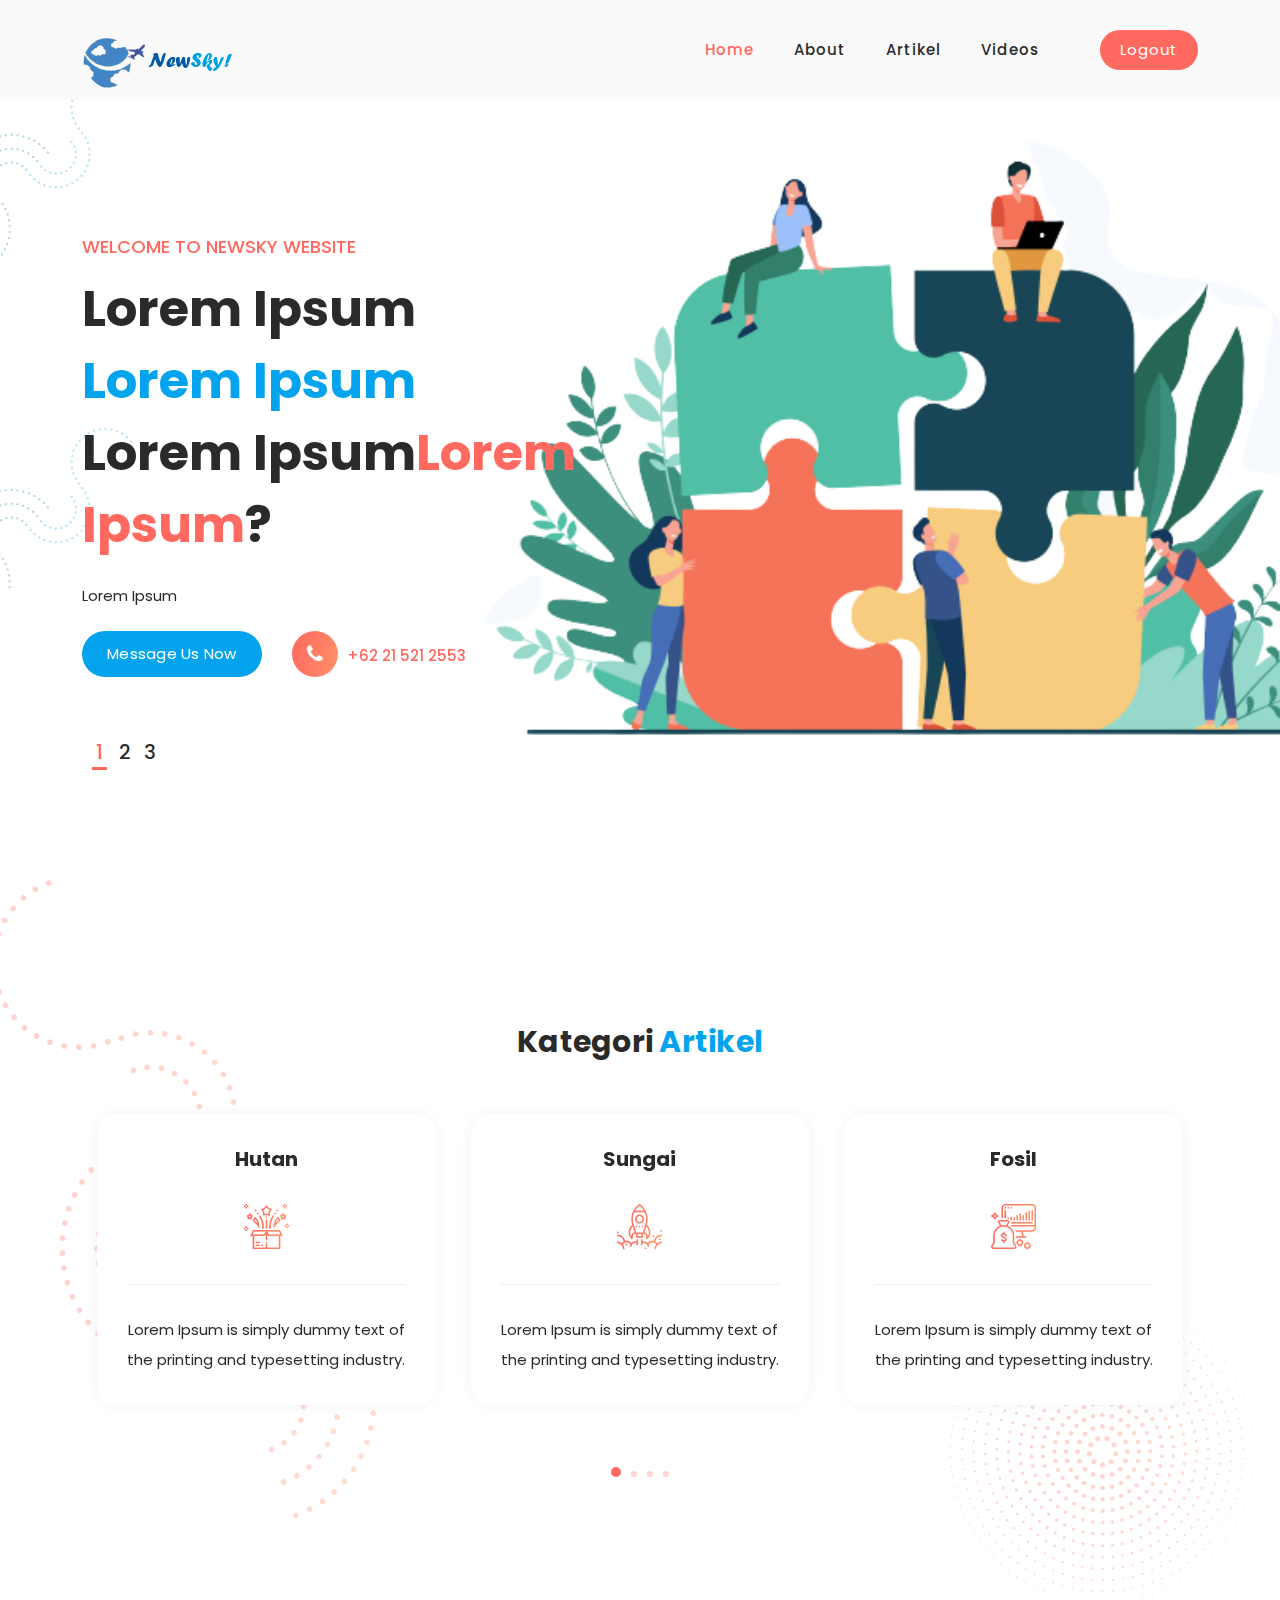
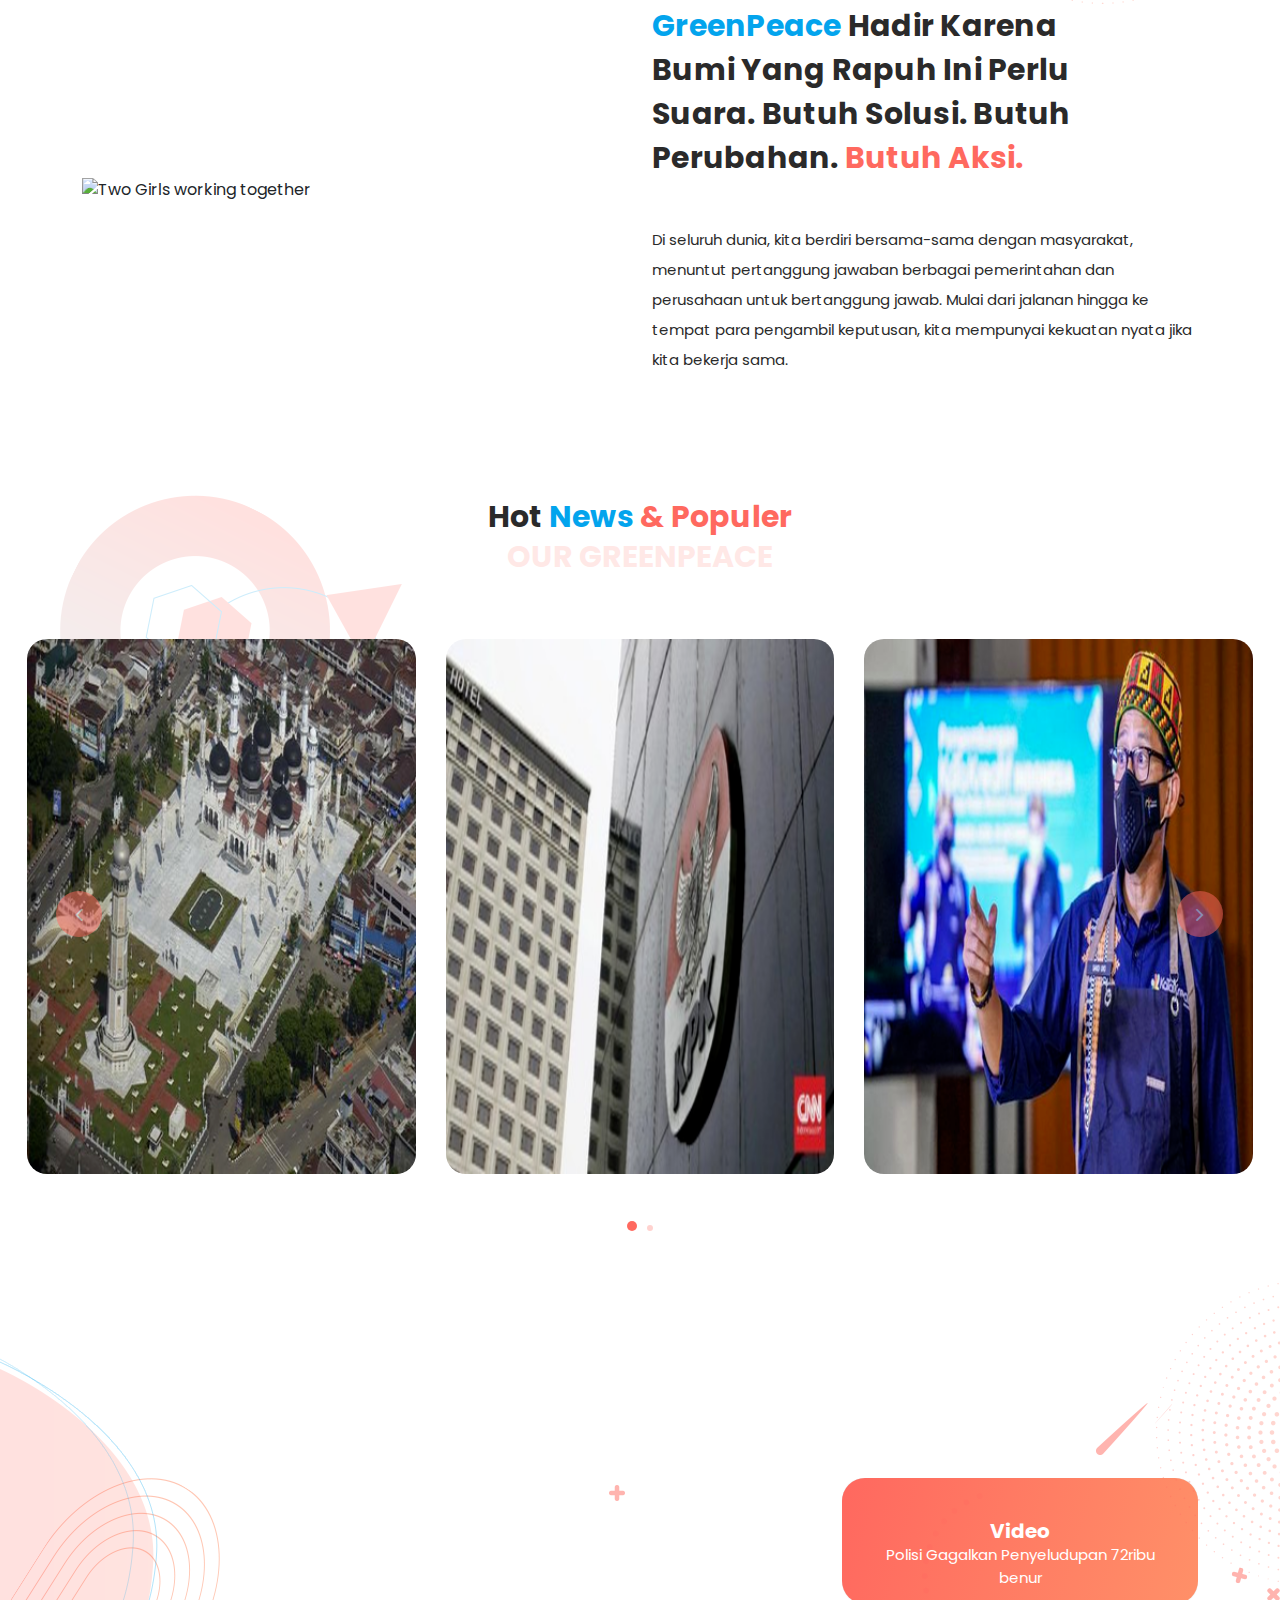
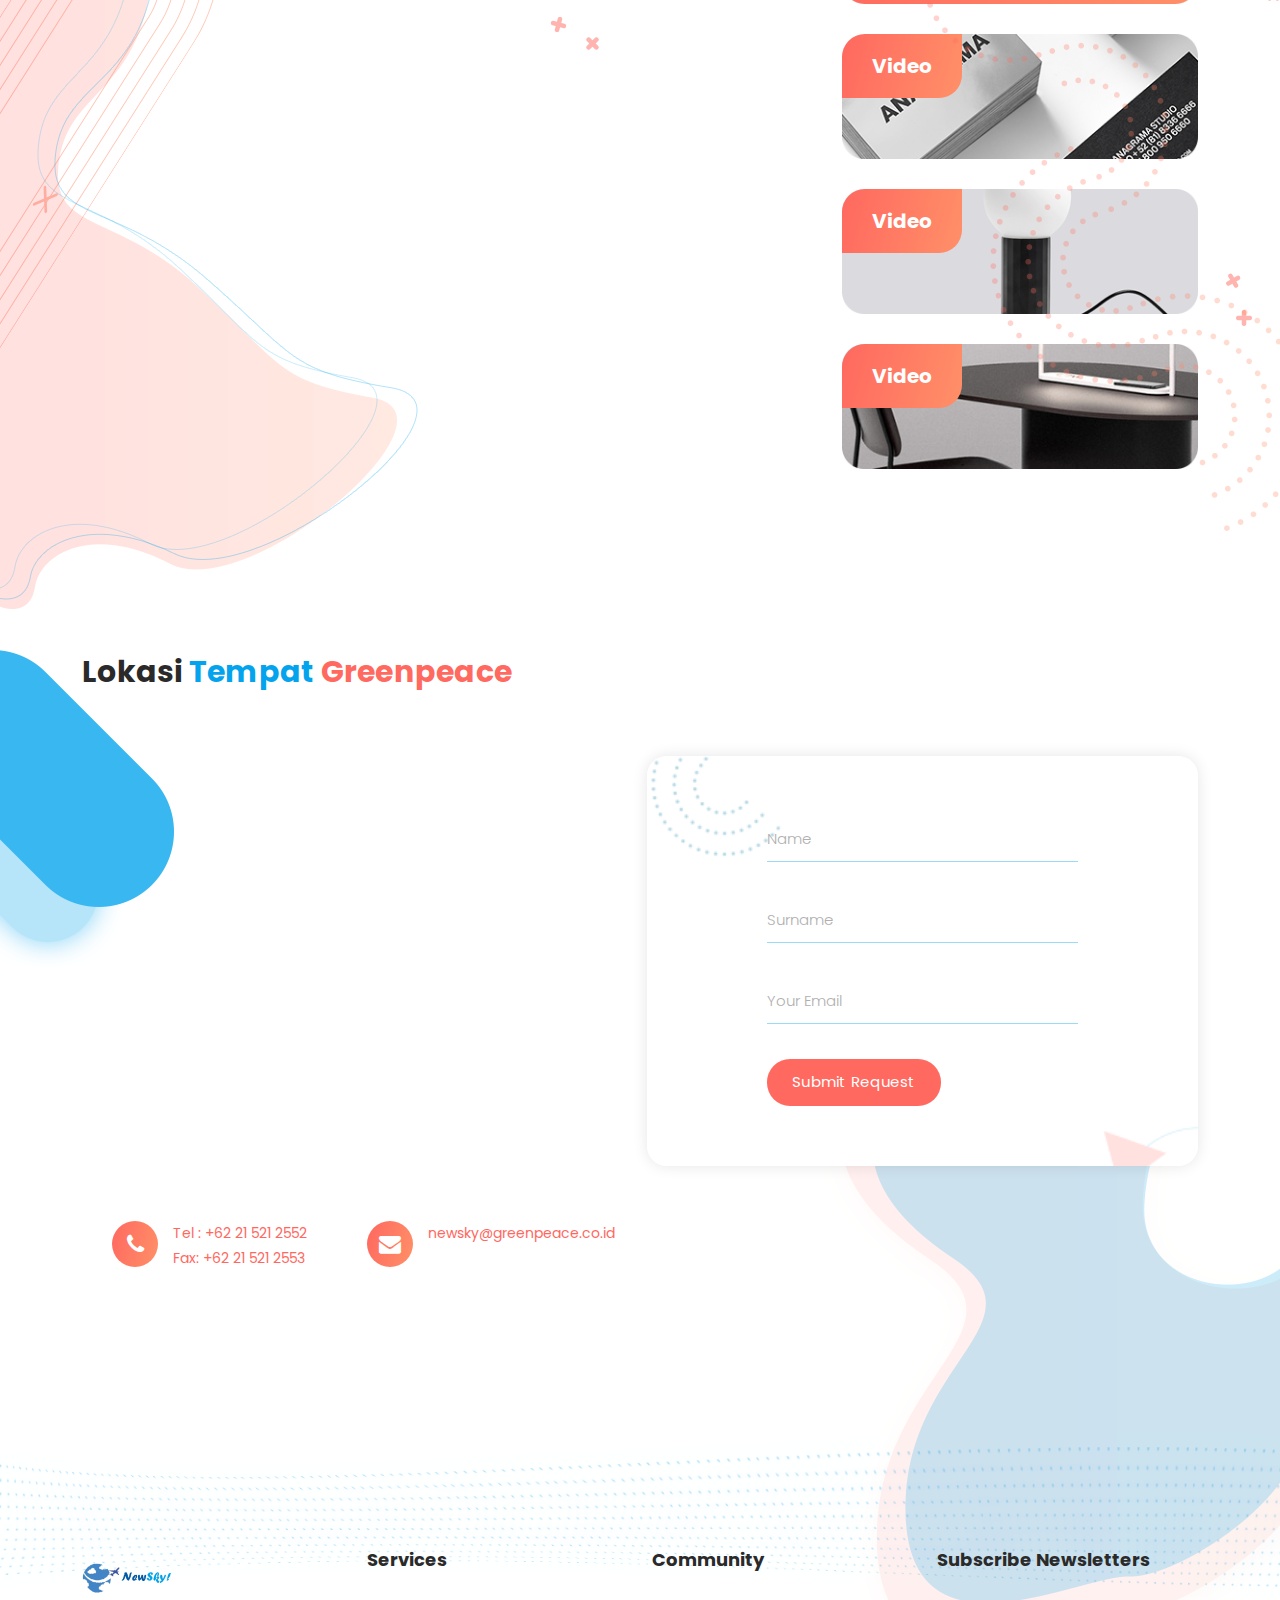
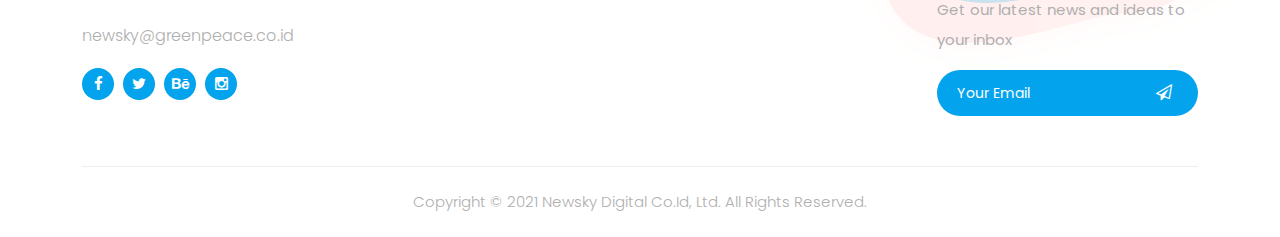
==== commit fa2b38de: "update" ====
--- a/index.html
+++ b/index.html
@@ -58,7 +58,9 @@
               <li class="scroll-to-section"><a href="#about">About</a></li>
               <li class="scroll-to-section"><a href="artikel.html">Artikel</a></li>
               <li class="scroll-to-section"><a href="#video">Videos</a></li> 
-              <li class="scroll-to-section" onclick="logout()"><div class="main-red-button-hover"><a href="login.html">Logout</a></div></li>             </ul>        
+              <li class="scroll-to-section" onclick="logout()"><div class="main-red-button-hover"><a href="login.html">Logout</a></div>
+              </li>             
+            </ul>        
             <a class='menu-trigger'>
                 <span>Menu</span>
             </a>
--- a/assets/css/templatemo-onix-digital.css
+++ b/assets/css/templatemo-onix-digital.css
@@ -876,7 +876,7 @@
 
 .main-banner:before {
   content: '';
-  /* background-image: url(../images/icon.png); */
+  background-image: url(../images/banner-right-image.png);
   background-repeat: no-repeat;
   background-size: cover;
   position: absolute;
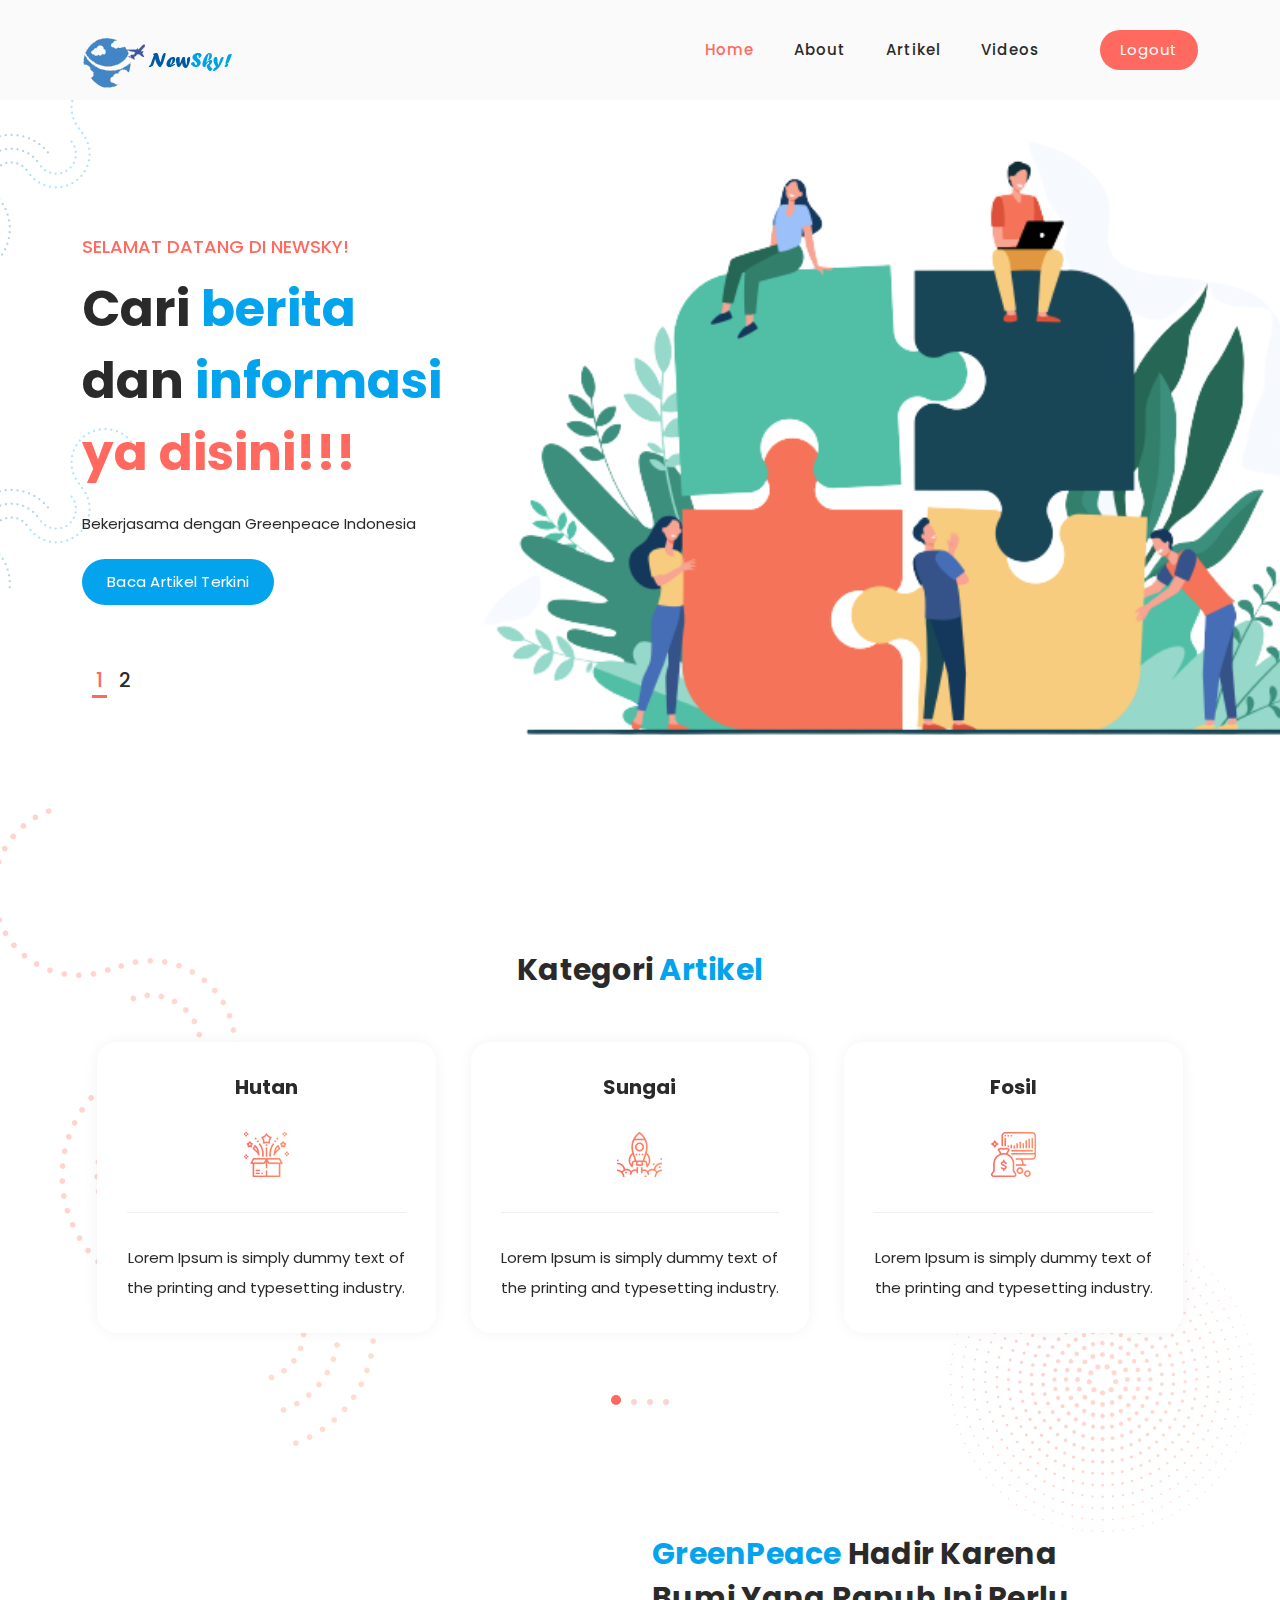
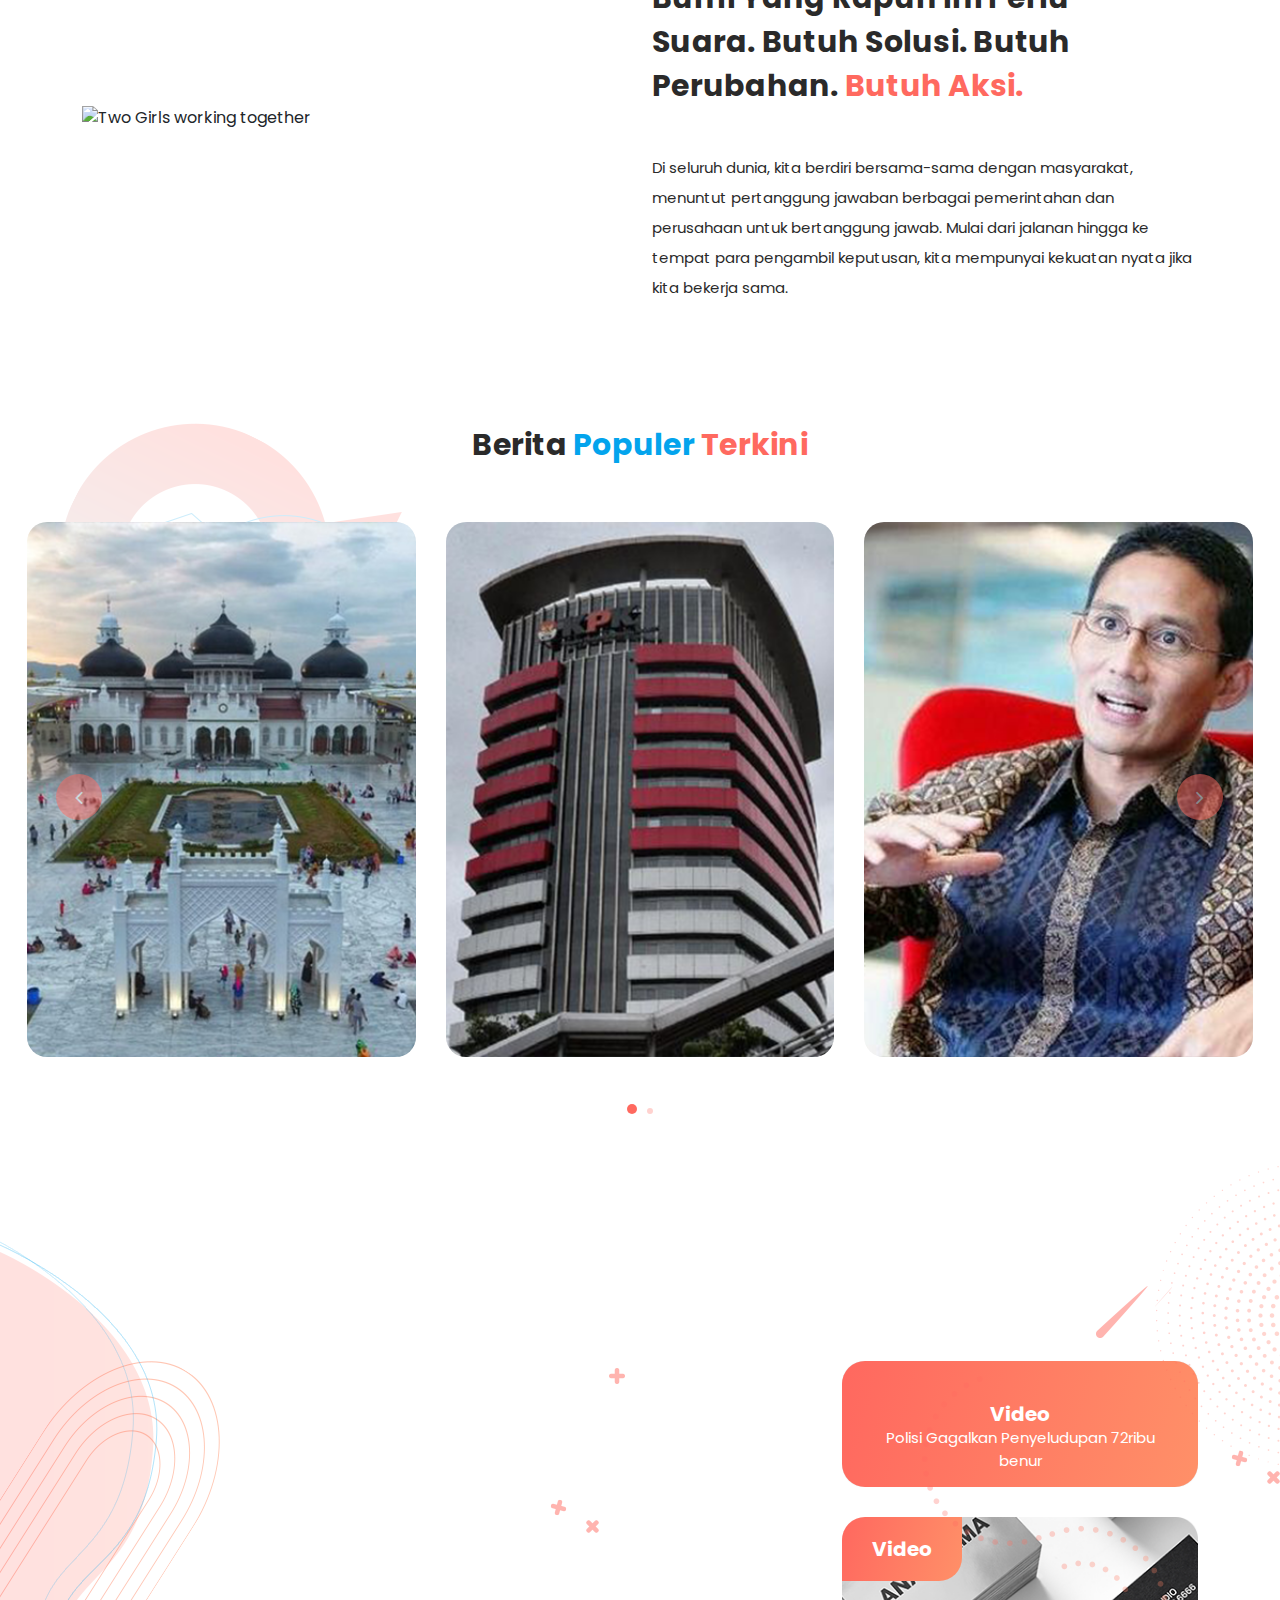
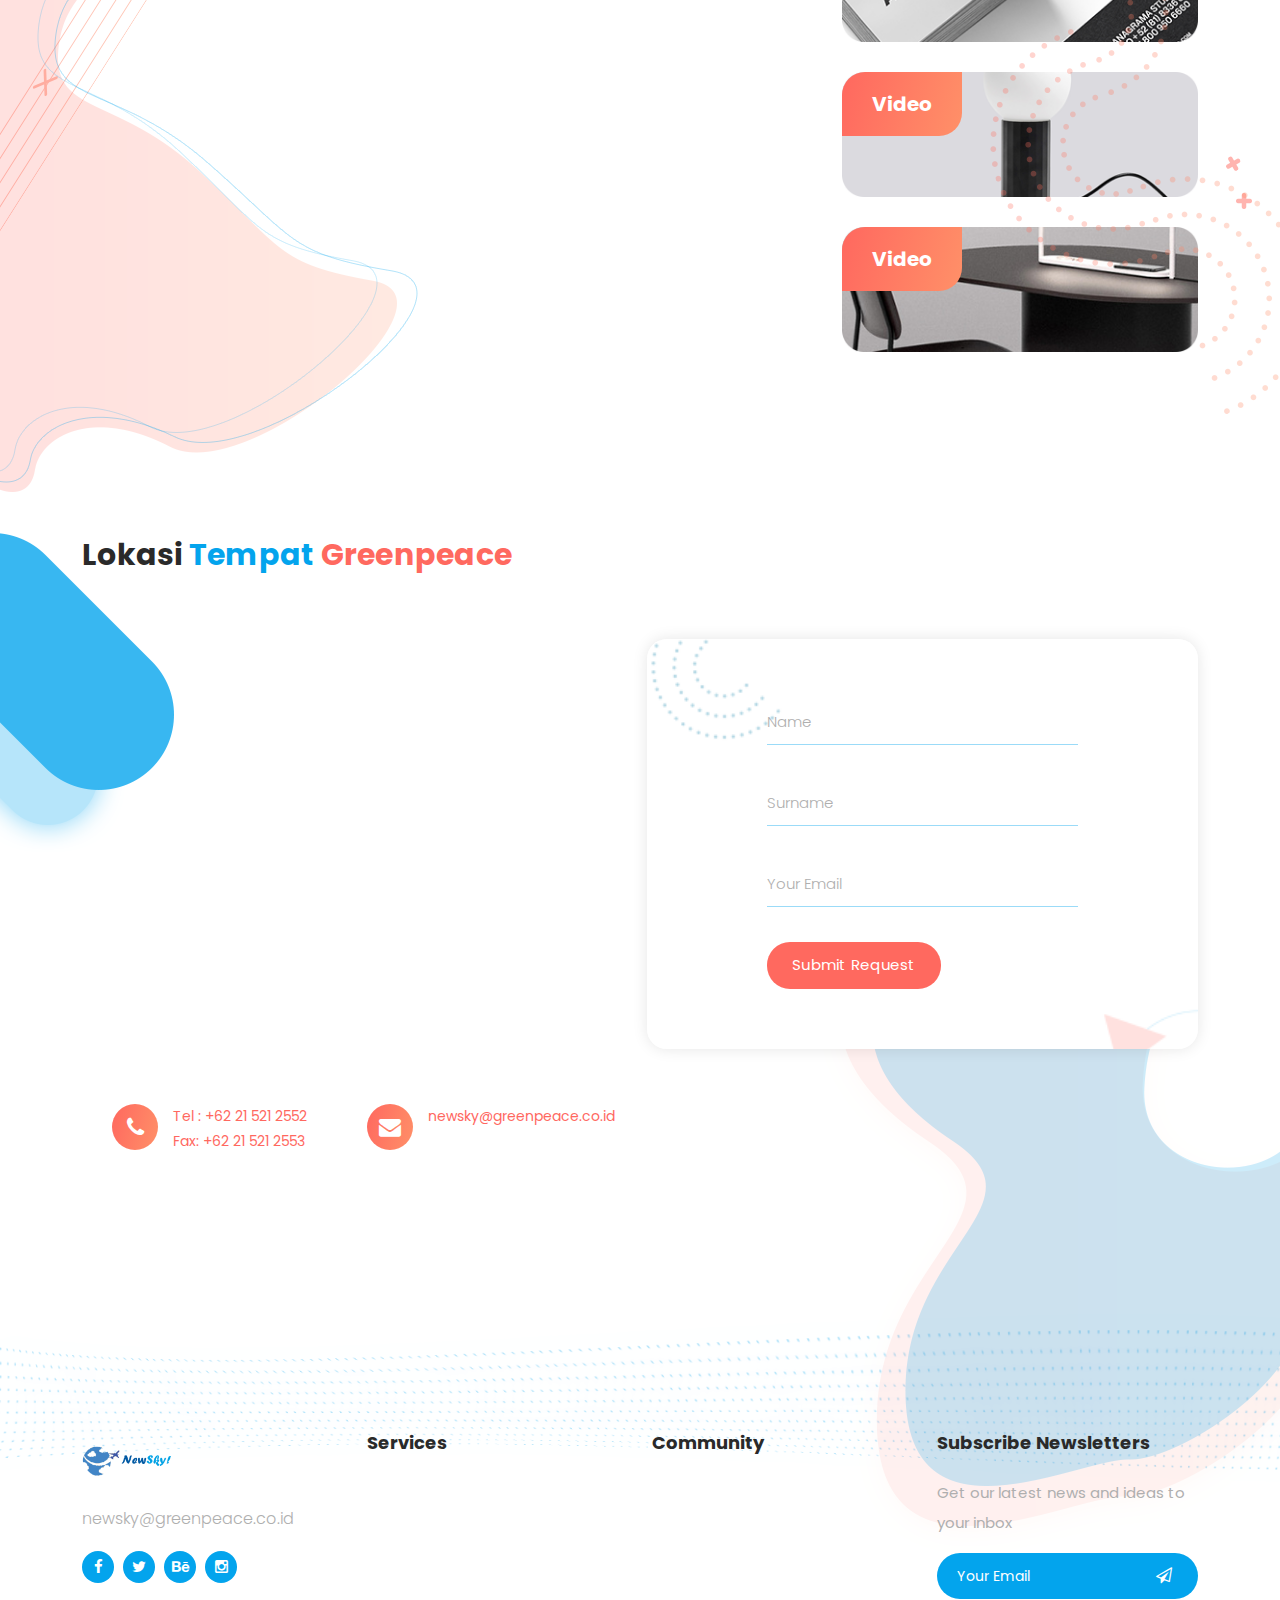
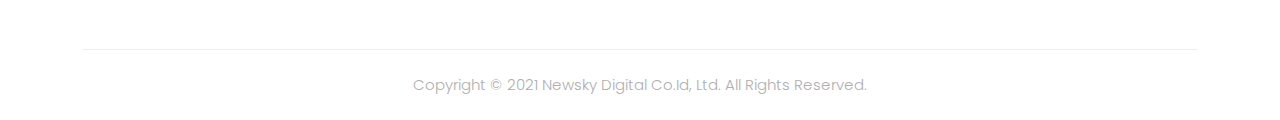
==== commit b6ef759a: "update layout dikit" ====
--- a/index.html
+++ b/index.html
@@ -1,30 +1,30 @@
-
 <!DOCTYPE html>
 <html lang="en">
 
-  <head>
-
-    <meta charset="UTF-8">
-    <meta name="viewport" content="width=device-width, initial-scale=1, shrink-to-fit=no">
-    <meta name="description" content="">
-    <meta name="author" content="">
-    <link rel="preconnect" href="https://fonts.gstatic.com">
-    <link href="https://fonts.googleapis.com/css2?family=Poppins:wght@100;200;300;400;500;600;700;800;900&display=swap" rel="stylesheet">
-
-    <link rel="icon" href="assets/images/icon.png" type="image/gif" sizes="50X50">
-    <title>Newsky</title>
-
-    <!-- Bootstrap core CSS -->
-    <link href="vendor/bootstrap/css/bootstrap.min.css" rel="stylesheet">
-
-
-    <!-- Additional CSS Files -->
-    <link rel="stylesheet" href="assets/css/fontawesome.css">
-    <link rel="stylesheet" href="assets/css/templatemo-onix-digital.css">
-    <link rel="stylesheet" href="assets/css/animated.css">
-    <link rel="stylesheet" href="assets/css/owl.css">
-
-  </head>
+<head>
+
+  <meta charset="UTF-8">
+  <meta name="viewport" content="width=device-width, initial-scale=1, shrink-to-fit=no">
+  <meta name="description" content="">
+  <meta name="author" content="">
+  <link rel="preconnect" href="https://fonts.gstatic.com">
+  <link href="https://fonts.googleapis.com/css2?family=Poppins:wght@100;200;300;400;500;600;700;800;900&display=swap"
+    rel="stylesheet">
+
+  <link rel="icon" href="assets/images/icon.png" type="image/gif" sizes="50X50">
+  <title>Newsky</title>
+
+  <!-- Bootstrap core CSS -->
+  <link href="vendor/bootstrap/css/bootstrap.min.css" rel="stylesheet">
+
+
+  <!-- Additional CSS Files -->
+  <link rel="stylesheet" href="assets/css/fontawesome.css">
+  <link rel="stylesheet" href="assets/css/templatemo-onix-digital.css">
+  <link rel="stylesheet" href="assets/css/animated.css">
+  <link rel="stylesheet" href="assets/css/owl.css">
+
+</head>
 
 <body>
 
@@ -57,12 +57,13 @@
               <li class="scroll-to-section"><a href="#top" class="active">Home</a></li>
               <li class="scroll-to-section"><a href="#about">About</a></li>
               <li class="scroll-to-section"><a href="artikel.html">Artikel</a></li>
-              <li class="scroll-to-section"><a href="#video">Videos</a></li> 
-              <li class="scroll-to-section" onclick="logout()"><div class="main-red-button-hover"><a href="login.html">Logout</a></div>
-              </li>             
-            </ul>        
+              <li class="scroll-to-section"><a href="#video">Videos</a></li>
+              <li class="scroll-to-section" onclick="logout()">
+                <div class="main-red-button-hover"><a href="login.html">Logout</a></div>
+              </li>
+            </ul>
             <a class='menu-trigger'>
-                <span>Menu</span>
+              <span>Menu</span>
             </a>
             <!-- ***** Menu End ***** -->
           </nav>
@@ -80,19 +81,19 @@
             <div class="col-lg-6 align-self-center">
               <div class="owl-carousel owl-banner">
                 <div class="item header-text">
-                  <h6>Welcome to Newsky Website</h6>
-                  <h2>Lorem Ipsum <em>Lorem Ipsum</em> Lorem Ipsum<span>Lorem Ipsum</span>?</h2>
-                  <p>Lorem Ipsum</p>
+                  <h6>Selamat datang di Newsky!</h6>
+                  <h2>Cari <em>berita </em><br>dan <em>informasi </em><br><span>ya disini!</span><span>!!</span></h2>
+                  <p>Bekerjasama dengan Greenpeace Indonesia</p>
                   <div class="down-buttons">
                     <div class="main-blue-button-hover">
-                      <a href="#contact">Message Us Now</a>
-                    </div>
-                    <div class="call-button">
+                      <a href="#portfolio">Baca artikel terkini</a>
+                    </div>
+                    <!-- <div class="call-button">
                       <a rel="artikel" href="index.html"><i class="fa fa-phone"></i> +62 21 521 2553</a>
-                    </div>
-                  </div>
-                </div>
-                <div class="item header-text">
+                    </div> -->
+                  </div>
+                </div>
+                <!-- <div class="item header-text">
                   <h6>Lorem Ipsum</h6>
                   <h2>Lorem Ipsum<em>Lorem Ipsum</em> Lorem Ipsum <span>Lorem Ipsum</span></h2>
                   <p>Lorem Ipsum</p>
@@ -104,18 +105,18 @@
                       <a rel="artikel" href="index.html"><i class="fa fa-phone"></i> +62 21 521 2553</a>
                     </div>
                   </div>
-                </div>
+                </div> -->
                 <div class="item header-text">
-                  <h6>Video Terbaru</h6>
-                  <h2>Watch <em>our videos</em> for your <span>projects</span></h2>
-                  <p>Please <a rel="nofollow" href="https://www.lipsum.com/" target="_blank">support us</a> Lorem, ipsum dolor sit amet consectetur adipisicing elit. Ipsum, cum vero, et ducimus adipisci possimus provident veritatis pariatur, est error repudiandae tenetur nulla sapiente similique dicta qui eum! Facilis, voluptates!.</p>
+                  <h6>Video Reportase Terbaru</h6>
+                  <h2>Tonton <em>reportase kami</em> agar lebih <span>lebih up to date</span></h2>
+                  <p>Tonton video esklusif reportase kami dalam berita-berita terkini</p>
                   <div class="down-buttons">
                     <div class="main-blue-button-hover">
-                      <a href="#video">Watch Videos</a>
-                    </div>
-                    <div class="call-button">
+                      <a href="#video">Tonton Video</a>
+                    </div>
+                    <!-- <div class="call-button">
                       <a rel="artikel" href="artikel.html"><i class="fa fa-phone"></i> 050-040-0320</a>
-                    </div>
+                    </div> -->
                   </div>
                 </div>
               </div>
@@ -210,13 +211,17 @@
       <div class="row">
         <div class="col-lg-6 align-self-center">
           <div class="left-image">
-            <img src="https://www.greenpeace.org/indonesia/wp-content/themes/planet4-master-theme/images/gp-logo.svg" alt="Two Girls working together">
+            <img src="https://www.greenpeace.org/indonesia/wp-content/themes/planet4-master-theme/images/gp-logo.svg"
+              alt="Two Girls working together">
           </div>
         </div>
         <div class="col-lg-6">
           <div class="section-heading">
-            <h2><em>GreenPeace</em>  hadir karena bumi yang rapuh ini perlu suara. Butuh solusi. Butuh perubahan. <span>Butuh aksi.</span> </h2>
-            <p>Di seluruh dunia, kita berdiri bersama-sama dengan masyarakat, menuntut pertanggung jawaban berbagai pemerintahan dan perusahaan untuk bertanggung jawab. Mulai dari jalanan hingga ke tempat para pengambil keputusan, kita mempunyai kekuatan nyata jika kita bekerja sama.</p>
+            <h2><em>GreenPeace</em> hadir karena bumi yang rapuh ini perlu suara. Butuh solusi. Butuh perubahan.
+              <span>Butuh aksi.</span> </h2>
+            <p>Di seluruh dunia, kita berdiri bersama-sama dengan masyarakat, menuntut pertanggung jawaban berbagai
+              pemerintahan dan perusahaan untuk bertanggung jawab. Mulai dari jalanan hingga ke tempat para pengambil
+              keputusan, kita mempunyai kekuatan nyata jika kita bekerja sama.</p>
           </div>
         </div>
       </div>
@@ -231,8 +236,8 @@
       <div class="row">
         <div class="col-lg-6 offset-lg-3">
           <div class="section-heading">
-            <h2>Hot <em>News</em> <span>&amp; Populer</span></h2>
-            <span>Our Greenpeace</span>
+            <h2>Berita <em>Populer </em> <span>Terkini</span></h2>
+            <!-- <span>Our Greenpeace</span> -->
           </div>
         </div>
       </div>
@@ -246,7 +251,9 @@
                 <img src="assets/images/berita1.png" alt="">
                 <div class="hover-effect">
                   <div class="inner-content">
-                    <a rel="artikel" href="artikel.html" target="_parent"><h4>Surat Keturunan Sultan Aceh soal Situs Sejarah Dibalas Turki</h4></a>
+                    <a rel="artikel" href="artikel.html" target="_parent">
+                      <h4>Surat Keturunan Sultan Aceh soal Situs Sejarah Dibalas Turki</h4>
+                    </a>
                     <span>17/08/2021</span>
                   </div>
                 </div>
@@ -257,7 +264,9 @@
                 <img src="assets/images/berita2.png" alt="">
                 <div class="hover-effect">
                   <div class="inner-content">
-                    <a rel="artikel" href="artikel.html"><h4>Kasus Suap Bupati Kuansing: Rp2 M Buat Izin Kebun Sawit</h4></a>
+                    <a rel="artikel" href="artikel.html">
+                      <h4>Kasus Suap Bupati Kuansing: Rp2 M Buat Izin Kebun Sawit</h4>
+                    </a>
                     <span>17/08/2021</span>
                   </div>
                 </div>
@@ -268,7 +277,9 @@
                 <img src="assets/images/berita3.png" alt="">
                 <div class="hover-effect">
                   <div class="inner-content">
-                    <a rel="sponsored" href="https://templatemo.com/tm-562-space-dynamic" target="_parent"><h4>Dorong UMKM Bangkit, Sandiaga Buka KaTa Kreatif di Aceh</h4></a>
+                    <a rel="sponsored" href="https://templatemo.com/tm-562-space-dynamic" target="_parent">
+                      <h4>Dorong UMKM Bangkit, Sandiaga Buka KaTa Kreatif di Aceh</h4>
+                    </a>
                     <span>17/08/2021</span>
                   </div>
                 </div>
@@ -279,7 +290,9 @@
                 <img src="assets/images/berita4.png" alt="">
                 <div class="hover-effect">
                   <div class="inner-content">
-                    <a rel="artikel" href="artikel.html"><h4>Alasan Apple 'Bunuh' Touch Bar di Macbook Pro Terbaru</h4></a>
+                    <a rel="artikel" href="artikel.html">
+                      <h4>Alasan Apple 'Bunuh' Touch Bar di Macbook Pro Terbaru</h4>
+                    </a>
                     <span>17/08/2021</span>
                   </div>
                 </div>
@@ -290,7 +303,9 @@
                 <img src="assets/images/berita5.png" alt="">
                 <div class="hover-effect">
                   <div class="inner-content">
-                    <a rel="artikel" href="artikel.html"><h4>Cara Menggunakan WhatsApp Tanpa Internet</h4></a>
+                    <a rel="artikel" href="artikel.html">
+                      <h4>Cara Menggunakan WhatsApp Tanpa Internet</h4>
+                    </a>
                     <span>17/08/2021</span>
                   </div>
                 </div>
@@ -301,7 +316,9 @@
                 <img src="assets/images/berita6.png" alt="">
                 <div class="hover-effect">
                   <div class="inner-content">
-                    <a rel="artikel" href="artikel.html"><h4>Greysia/Apriyani Mengaku Menang Susah Payah di Denmark Open</h4></a>
+                    <a rel="artikel" href="artikel.html">
+                      <h4>Greysia/Apriyani Mengaku Menang Susah Payah di Denmark Open</h4>
+                    </a>
                     <span>17/08/2021</span>
                   </div>
                 </div>
@@ -342,28 +359,40 @@
                     <li class="active">
                       <div>
                         <div class="thumb">
-                          <iframe width="100%" height="auto" src="https://www.youtube.com/embed/oPjvo86onio" title="YouTube video player" frameborder="0" allow="accelerometer; autoplay; clipboard-write; encrypted-media; gyroscope; picture-in-picture" allowfullscreen></iframe>                          
+                          <iframe width="100%" height="auto" src="https://www.youtube.com/embed/oPjvo86onio"
+                            title="YouTube video player" frameborder="0"
+                            allow="accelerometer; autoplay; clipboard-write; encrypted-media; gyroscope; picture-in-picture"
+                            allowfullscreen></iframe>
                         </div>
                       </div>
                     </li>
                     <li>
                       <div>
                         <div class="thumb">
-                          <iframe width="100%" height="auto" src="https://www.youtube.com/embed/hxb4ET-kvOY" title="YouTube video player" frameborder="0" allow="accelerometer; autoplay; clipboard-write; encrypted-media; gyroscope; picture-in-picture" allowfullscreen></iframe>                          
+                          <iframe width="100%" height="auto" src="https://www.youtube.com/embed/hxb4ET-kvOY"
+                            title="YouTube video player" frameborder="0"
+                            allow="accelerometer; autoplay; clipboard-write; encrypted-media; gyroscope; picture-in-picture"
+                            allowfullscreen></iframe>
                         </div>
                       </div>
                     </li>
                     <li>
                       <div>
                         <div class="thumb">
-                          <iframe width="100%" height="auto" src="https://www.youtube.com/embed/1yDJ4hzxm1s" title="YouTube video player" frameborder="0" allow="accelerometer; autoplay; clipboard-write; encrypted-media; gyroscope; picture-in-picture" allowfullscreen></iframe>                          
+                          <iframe width="100%" height="auto" src="https://www.youtube.com/embed/1yDJ4hzxm1s"
+                            title="YouTube video player" frameborder="0"
+                            allow="accelerometer; autoplay; clipboard-write; encrypted-media; gyroscope; picture-in-picture"
+                            allowfullscreen></iframe>
                         </div>
                       </div>
                     </li>
                     <li>
                       <div>
                         <div class="thumb">
-                          <iframe width="100%" height="auto" src="https://www.youtube.com/embed/Ok09gOwANFQ" title="YouTube video player" frameborder="0" allow="accelerometer; autoplay; clipboard-write; encrypted-media; gyroscope; picture-in-picture" allowfullscreen></iframe>                        </div>
+                          <iframe width="100%" height="auto" src="https://www.youtube.com/embed/Ok09gOwANFQ"
+                            title="YouTube video player" frameborder="0"
+                            allow="accelerometer; autoplay; clipboard-write; encrypted-media; gyroscope; picture-in-picture"
+                            allowfullscreen></iframe> </div>
                       </div>
                     </li>
                   </ul>
@@ -407,7 +436,7 @@
                       </div>
                     </div>
                   </div>
-                </div>             
+                </div>
               </div>
             </div>
           </div>
@@ -423,11 +452,15 @@
           <div class="section-heading">
             <h2>Lokasi <em>Tempat</em> <span>Greenpeace</span></h2>
             <div id="map">
-              <iframe src="https://www.google.com/maps/embed?pb=!1m18!1m12!1m3!1d3966.3826788651786!2d106.82908061434053!3d-6.213156662586529!2m3!1f0!2f0!3f0!3m2!1i1024!2i768!4f13.1!3m3!1m2!1s0x2e69f384cf4140a1%3A0xf636f5009d864baa!2sGreenpeace%20Indonesia!5e0!3m2!1sid!2sus!4v1634693627828!5m2!1sid!2sus" width="600" height="450" style="border:0;" allowfullscreen="" loading="lazy"></iframe>            
+              <iframe
+                src="https://www.google.com/maps/embed?pb=!1m18!1m12!1m3!1d3966.3826788651786!2d106.82908061434053!3d-6.213156662586529!2m3!1f0!2f0!3f0!3m2!1i1024!2i768!4f13.1!3m3!1m2!1s0x2e69f384cf4140a1%3A0xf636f5009d864baa!2sGreenpeace%20Indonesia!5e0!3m2!1sid!2sus!4v1634693627828!5m2!1sid!2sus"
+                width="600" height="450" style="border:0;" allowfullscreen="" loading="lazy"></iframe>
             </div>
             <div class="info">
-              <span><i class="fa fa-phone"></i> <a rel="artikel" href="artikel.html">Tel : +62 21 521 2552<br>Fax: +62 21 521 2553</a></span>
-              <span><i class="fa fa-envelope"></i> <a rel="artikel" href="artikel.html">newsky@greenpeace.co.id</a></span>
+              <span><i class="fa fa-phone"></i> <a rel="artikel" href="artikel.html">Tel : +62 21 521 2552<br>Fax: +62
+                  21 521 2553</a></span>
+              <span><i class="fa fa-envelope"></i> <a rel="artikel"
+                  href="artikel.html">newsky@greenpeace.co.id</a></span>
             </div>
           </div>
         </div>
@@ -446,7 +479,8 @@
               </div>
               <div class="col-lg-12">
                 <fieldset>
-                  <input type="text" name="email" id="email" pattern="[^ @]*@[^ @]*" placeholder="Your Email" required="">
+                  <input type="text" name="email" id="email" pattern="[^ @]*@[^ @]*" placeholder="Your Email"
+                    required="">
                 </fieldset>
               </div>
               <div class="col-lg-12">
@@ -510,9 +544,9 @@
         </div>
         <div class="col-lg-12">
           <div class="copyright">
-            <p>Copyright © 2021 Newsky Digital Co.Id, Ltd. All Rights Reserved. 
-            <br>
-          </p>
+            <p>Copyright © 2021 Newsky Digital Co.Id, Ltd. All Rights Reserved.
+              <br>
+            </p>
           </div>
         </div>
 
@@ -529,24 +563,25 @@
   <script src="assets/js/imagesloaded.js"></script>
   <script src="assets/js/custom.js"></script>
   <script src="assets/js/login.js"></script>
-  <script> 
-  // Acc
-    $(document).on("click", ".naccs .menu div", function() {
+  <script>
+    // Acc
+    $(document).on("click", ".naccs .menu div", function () {
       var numberIndex = $(this).index();
 
       if (!$(this).is("active")) {
-          $(".naccs .menu div").removeClass("active");
-          $(".naccs ul li").removeClass("active");
-
-          $(this).addClass("active");
-          $(".naccs ul").find("li:eq(" + numberIndex + ")").addClass("active");
-
-          var listItemHeight = $(".naccs ul")
-            .find("li:eq(" + numberIndex + ")")
-            .innerHeight();
-          $(".naccs ul").height(listItemHeight + "px");
-        }
+        $(".naccs .menu div").removeClass("active");
+        $(".naccs ul li").removeClass("active");
+
+        $(this).addClass("active");
+        $(".naccs ul").find("li:eq(" + numberIndex + ")").addClass("active");
+
+        var listItemHeight = $(".naccs ul")
+          .find("li:eq(" + numberIndex + ")")
+          .innerHeight();
+        $(".naccs ul").height(listItemHeight + "px");
+      }
     });
   </script>
 </body>
+
 </html>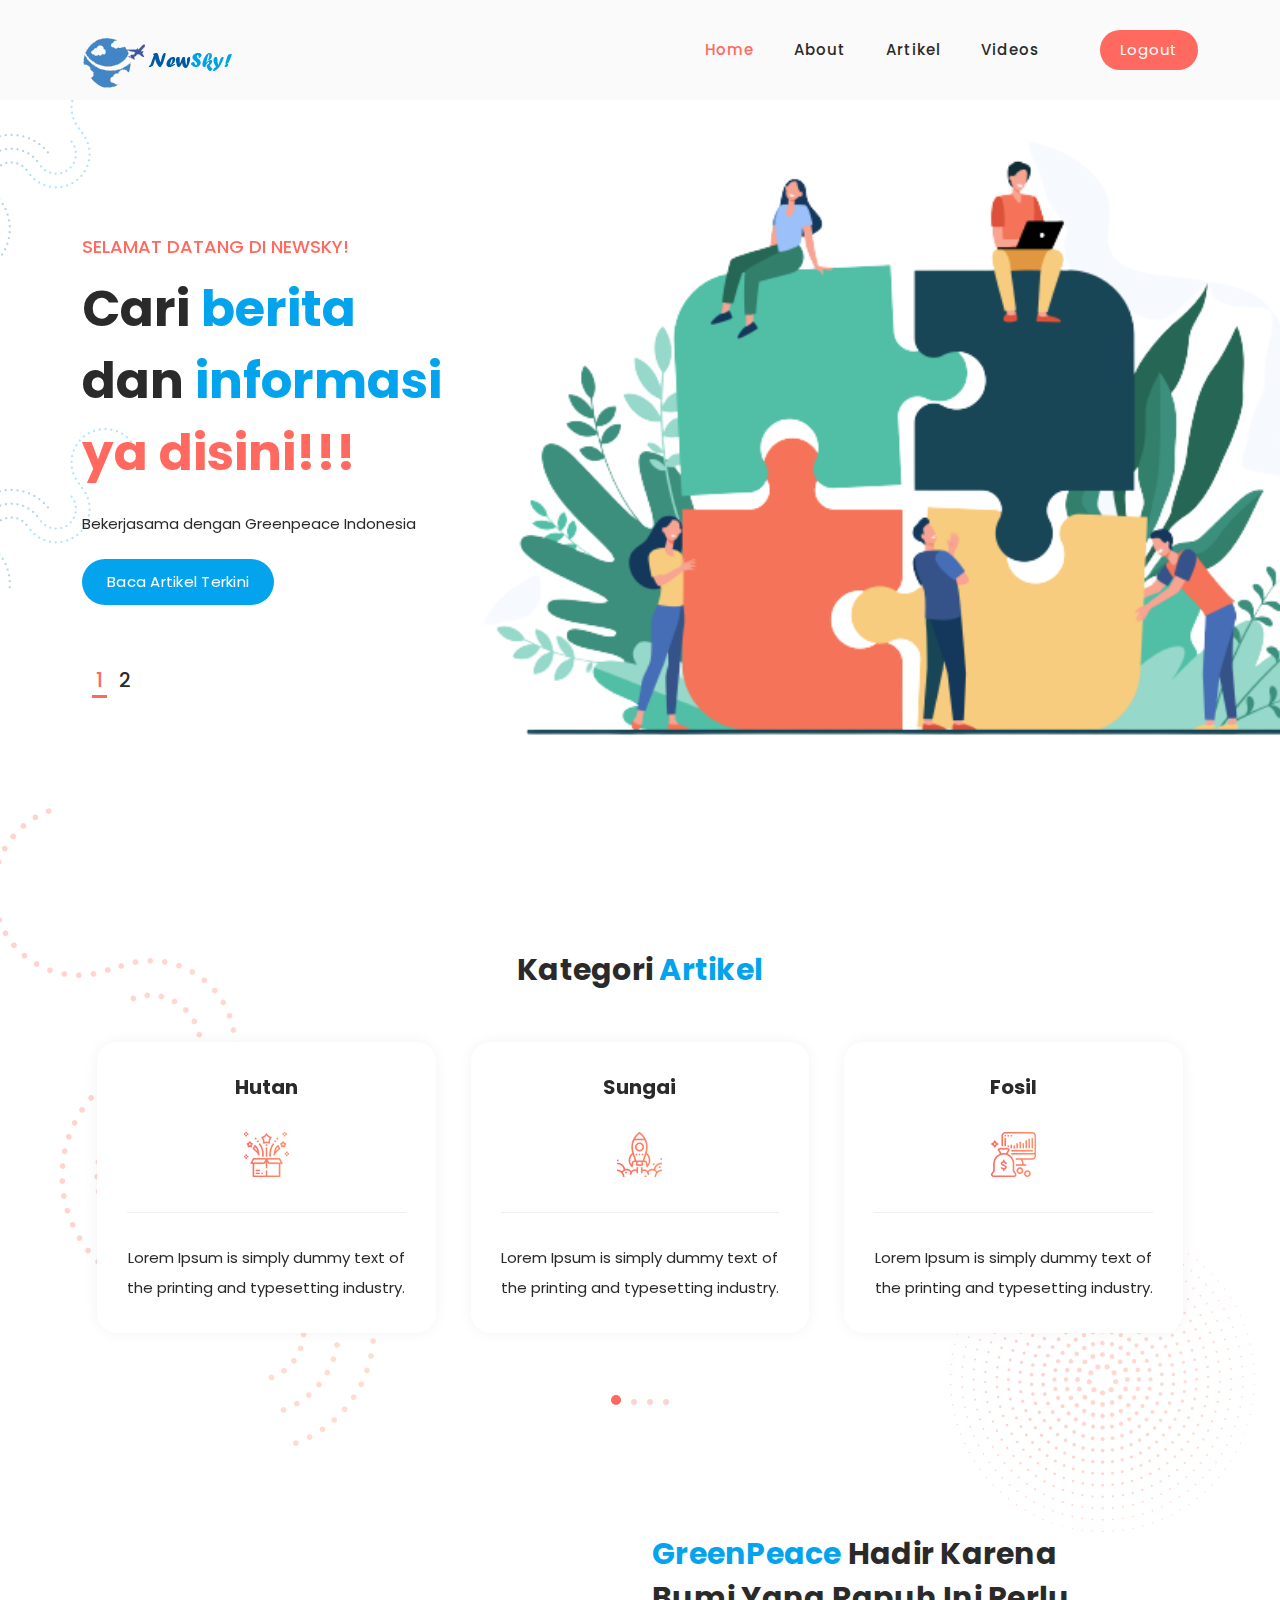
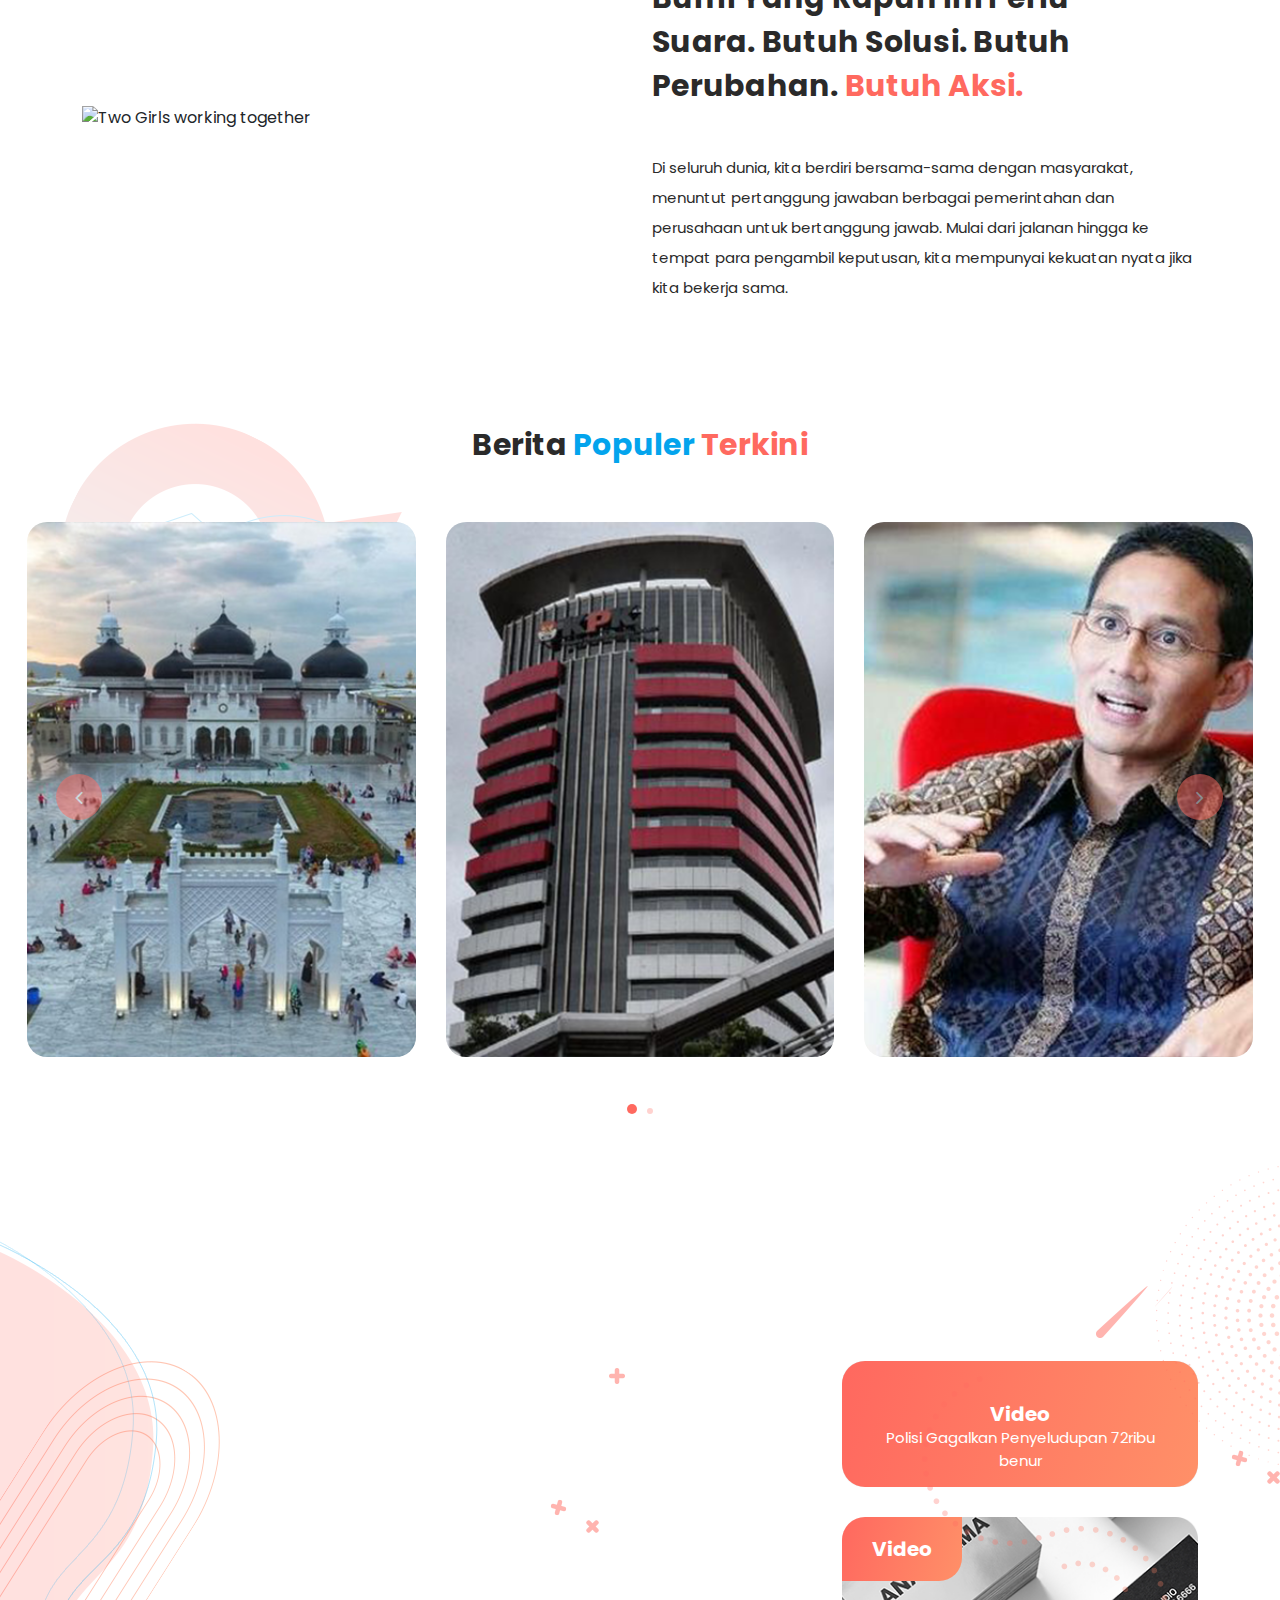
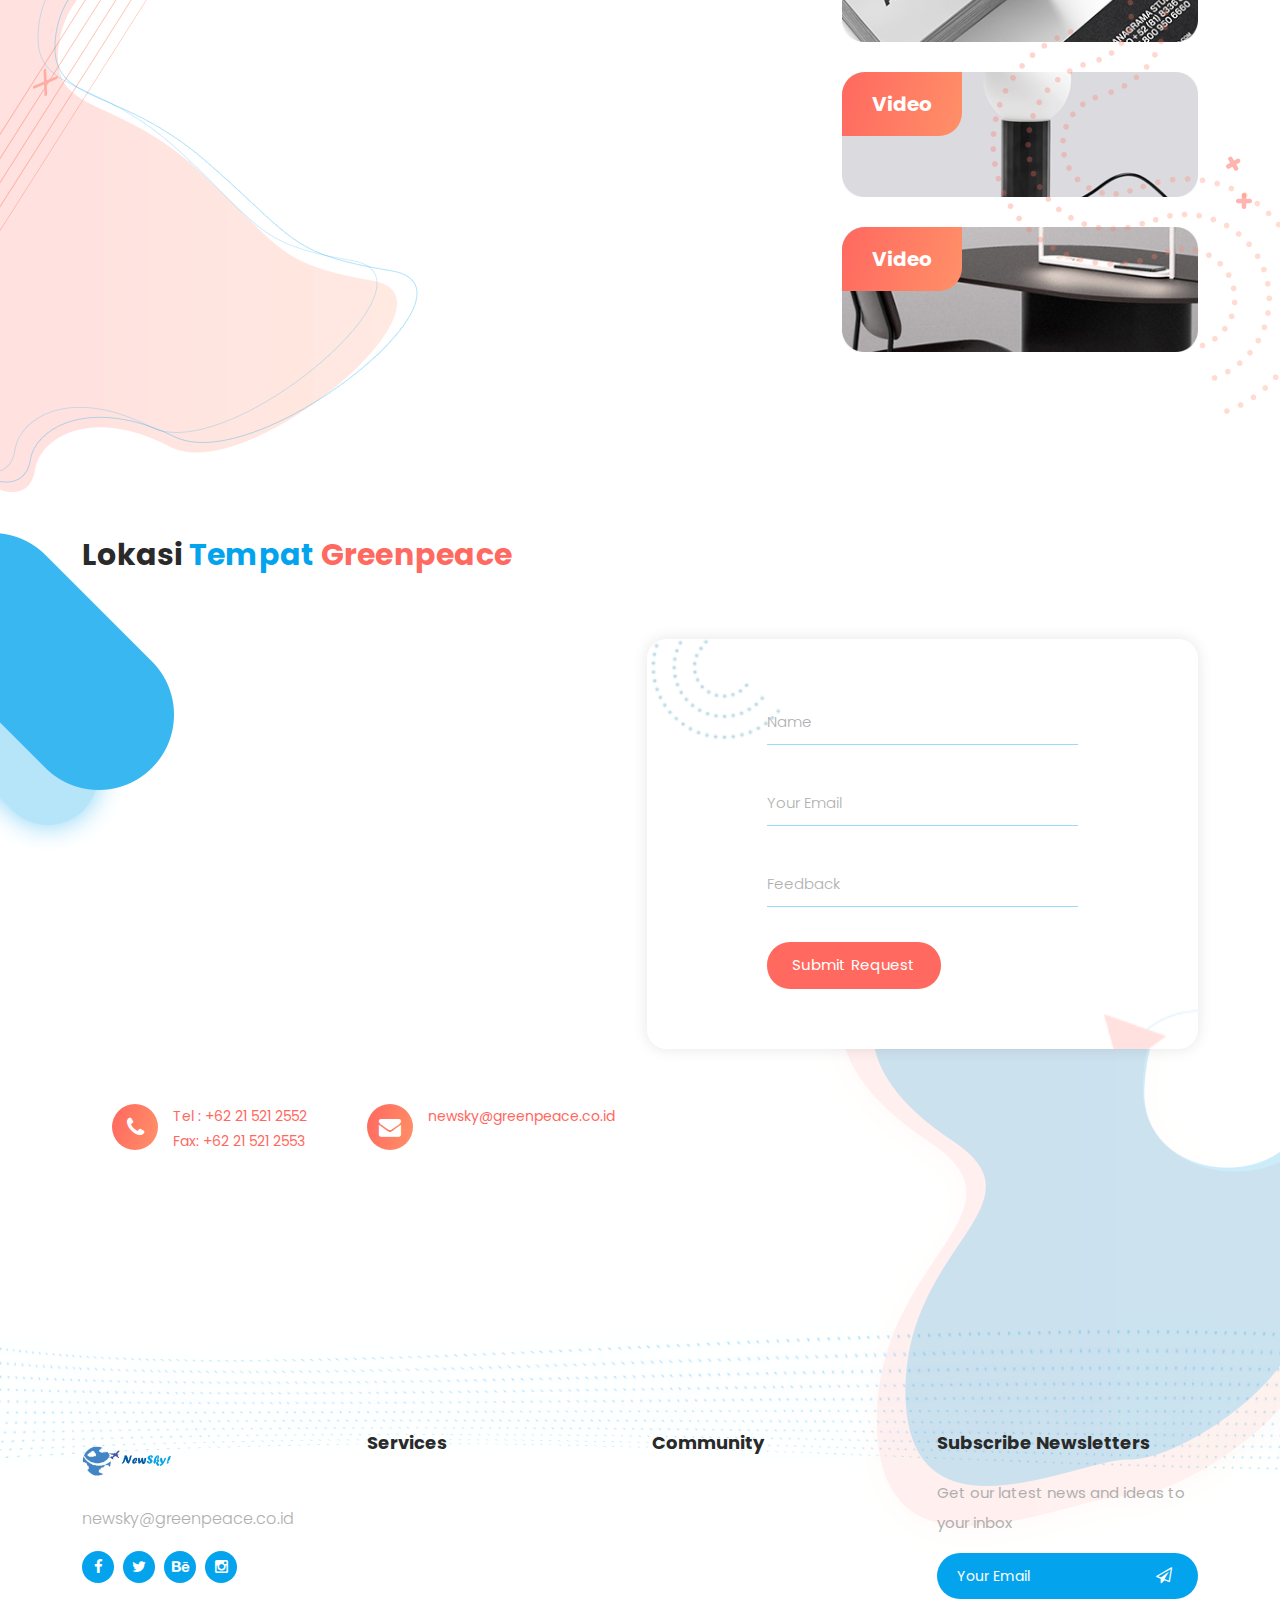
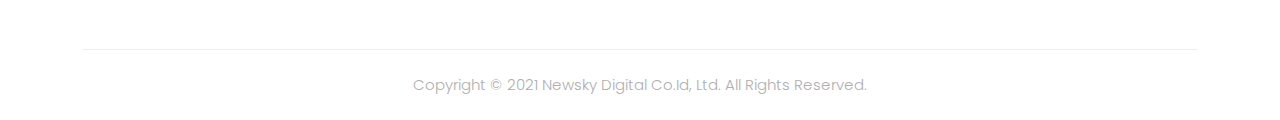
==== commit 0029b70a: "add swal for feedback and newsletter" ====
--- a/index.html
+++ b/index.html
@@ -23,6 +23,7 @@
   <link rel="stylesheet" href="assets/css/templatemo-onix-digital.css">
   <link rel="stylesheet" href="assets/css/animated.css">
   <link rel="stylesheet" href="assets/css/owl.css">
+  <script src="//cdn.jsdelivr.net/npm/sweetalert2@11"></script>
 
 </head>
 
@@ -245,7 +246,7 @@
     <div class="container-fluid">
       <div class="row">
         <div class="col-lg-12">
-          <div class="owl-carousel owl-portfolio">
+          <div id="popular" class="owl-carousel owl-portfolio">
             <div class="item">
               <div class="thumb">
                 <img src="assets/images/berita1.png" alt="">
@@ -474,18 +475,18 @@
               </div>
               <div class="col-lg-12">
                 <fieldset>
-                  <input type="surname" name="surname" id="surname" placeholder="Surname" autocomplete="on" required>
-                </fieldset>
-              </div>
-              <div class="col-lg-12">
-                <fieldset>
                   <input type="text" name="email" id="email" pattern="[^ @]*@[^ @]*" placeholder="Your Email"
                     required="">
                 </fieldset>
               </div>
               <div class="col-lg-12">
                 <fieldset>
-                  <button type="submit" id="form-submit" class="main-button">Submit Request</button>
+                  <input type="textarea" name="surname" id="feedback" placeholder="Feedback" autocomplete="on" required>
+                </fieldset>
+              </div>
+              <div class="col-lg-12">
+                <fieldset>
+                  <button type="submit" id="submitFeedback" class="main-button">Submit Request</button>
                 </fieldset>
               </div>
             </div>
@@ -537,8 +538,8 @@
             <h4>Subscribe Newsletters</h4>
             <p>Get our latest news and ideas to your inbox</p>
             <form action="#" method="get">
-              <input type="text" name="email" id="email" pattern="[^ @]*@[^ @]*" placeholder="Your Email" required="">
-              <button type="submit" id="form-submit" class="main-button "><i class="fa fa-paper-plane-o"></i></button>
+              <input type="text" name="email" id="emailNewsletter" pattern="[^ @]*@[^ @]*" placeholder="Your Email" required="">
+              <button type="submit" id="submitNewsletter" class="main-button "><i class="fa fa-paper-plane-o"></i></button>
             </form>
           </div>
         </div>
@@ -582,6 +583,7 @@
       }
     });
   </script>
+  <script src="js/index.js" type="module"></script>
 </body>
 
 </html>